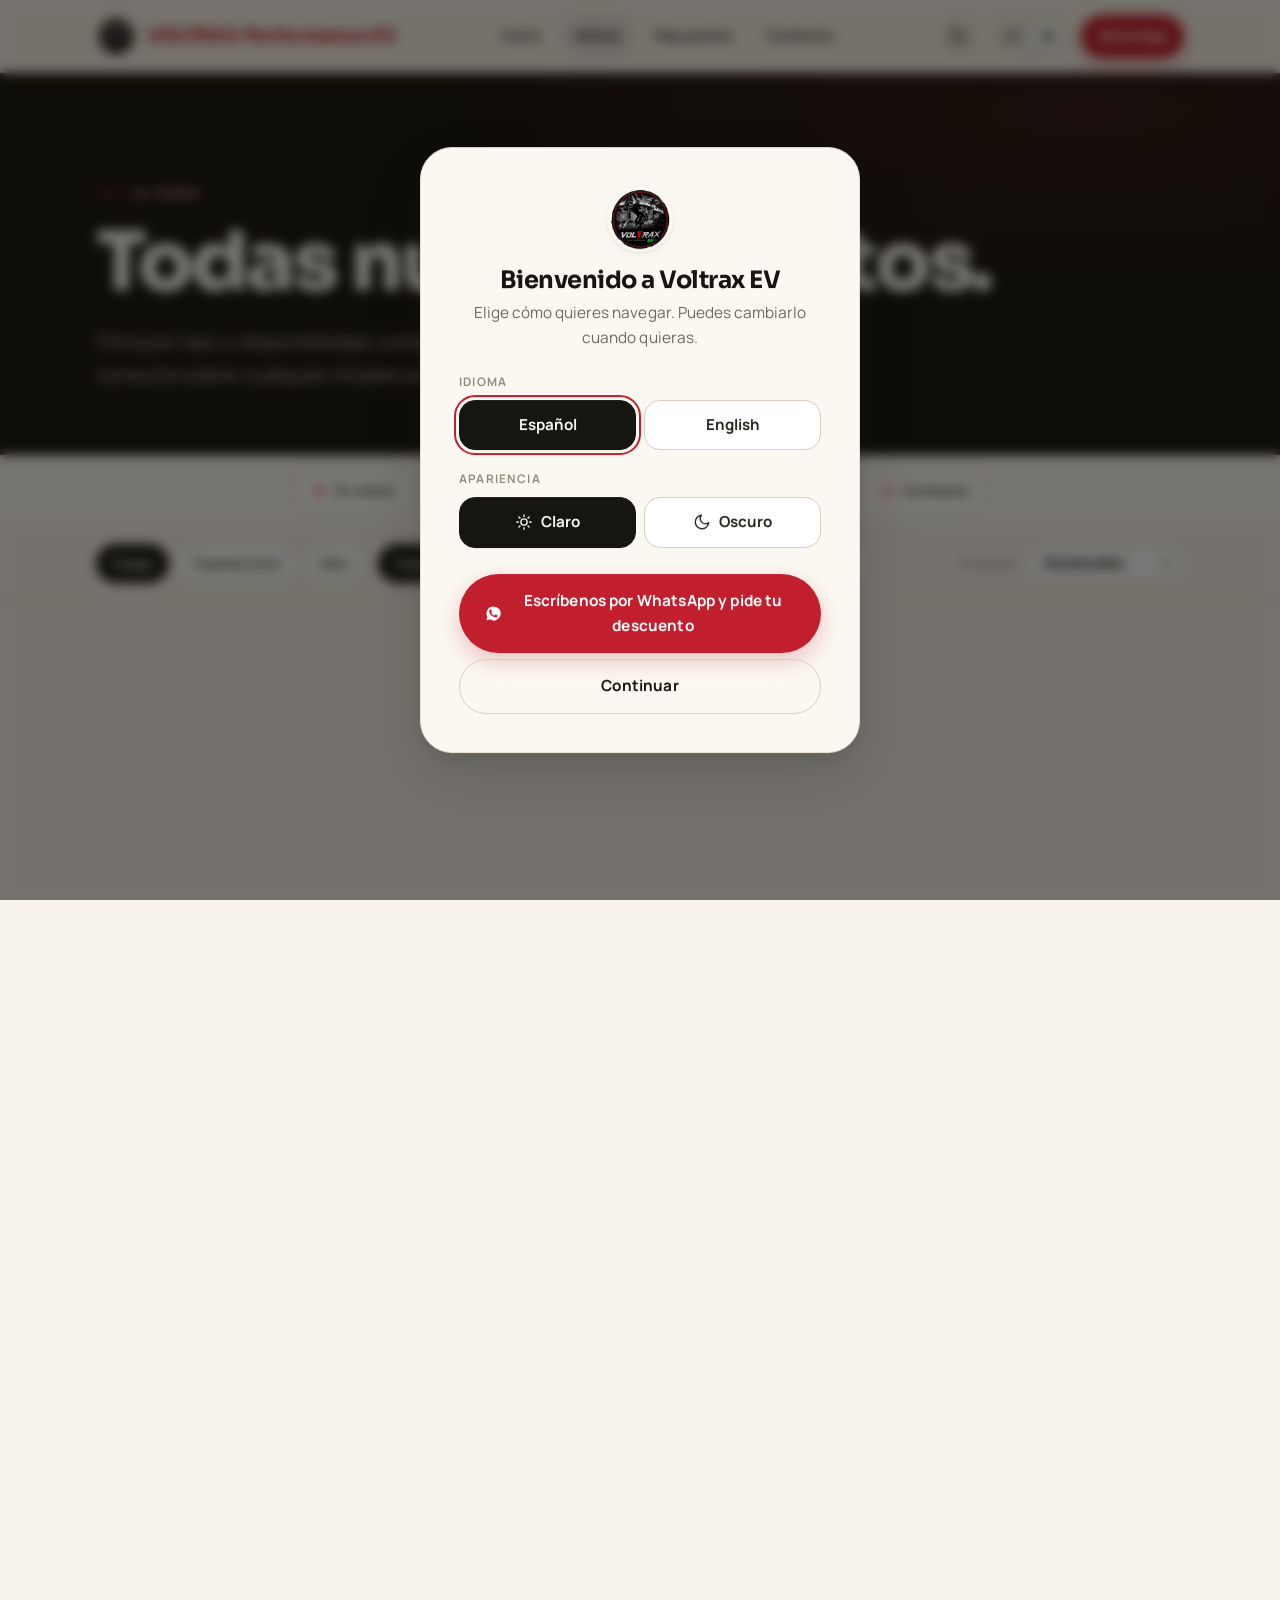
==== bikes.html @ 780dd415 "Add quick section nav and popup flight-to-header animation - Onboarding popup card now animates up i" ====
<!DOCTYPE html>
<html lang="es">
<head>
  <meta charset="UTF-8">
  <meta name="viewport" content="width=device-width, initial-scale=1">
  <script>(function(){var d=document.documentElement;d.className+=" js";try{var t=localStorage.getItem("voltrax-theme");if(t==="dark"||t==="light")d.setAttribute("data-theme",t);var l=localStorage.getItem("voltrax-lang");d.setAttribute("lang",(l==="en"||l==="es")?l:"es");}catch(e){d.setAttribute("lang","es");}})();</script>
  <title>Motos Eléctricas en Stock en Panamá | Sur-Ron, E-Ride Pro, EBox</title>
  <meta name="description" content="Compara las motos eléctricas de Voltrax EV: E-Ride Pro S 16, SS 2.0 y SS 3.0 en stock, más Sur-Ron Ultra Bee HP y EBox Dragster. Fichas verificadas y consultas por WhatsApp.">
  <meta name="keywords" content="Sur-Ron Ultra Bee HP, E-Ride Pro SS 3.0, E-Ride Pro SS, EBox Dragster, motos eléctricas Panamá, moto eléctrica enduro, electric dirt bike Panamá, ficha técnica Sur-Ron">
  <meta name="robots" content="index, follow, max-image-preview:large, max-snippet:-1, max-video-preview:-1">
  <meta name="geo.region" content="PA-8">
  <meta name="geo.placename" content="Costa del Este, Ciudad de Panamá">
  <link rel="canonical" href="https://phantom-deploy.github.io/voltrax.github.io/bikes.html">
  <meta name="theme-color" content="#16130E">
  <meta property="og:type" content="website">
  <meta property="og:site_name" content="Voltrax EV">
  <meta property="og:url" content="https://phantom-deploy.github.io/voltrax.github.io/bikes.html">
  <meta property="og:title" content="Motos Eléctricas en Stock | Voltrax EV Panamá">
  <meta property="og:description" content="E-Ride Pro S 16, SS 2.0 y SS 3.0 en stock en Costa del Este, Panamá. Fichas técnicas verificadas de cada modelo.">
  <meta property="og:image" content="https://phantom-deploy.github.io/voltrax.github.io/assets/img/brand/og-cover.jpg">
  <meta property="og:image:width" content="1200">
  <meta property="og:image:height" content="630">
  <meta property="og:image:type" content="image/jpeg">
  <meta property="og:image:alt" content="Voltrax EV">
  <meta property="og:locale" content="es_PA">
  <meta property="og:locale:alternate" content="en_US">
  <meta name="twitter:card" content="summary_large_image">
  <meta name="twitter:title" content="Motos Eléctricas en Stock | Voltrax EV Panamá">
  <meta name="twitter:description" content="E-Ride Pro S 16, SS 2.0 y SS 3.0 en stock en Panamá. Sur-Ron Ultra Bee HP y EBox Dragster por encargo.">
  <meta name="twitter:image" content="https://phantom-deploy.github.io/voltrax.github.io/assets/img/brand/og-cover.jpg">
  <link rel="alternate" hreflang="es" href="https://phantom-deploy.github.io/voltrax.github.io/bikes.html">
  <link rel="alternate" hreflang="en" href="https://phantom-deploy.github.io/voltrax.github.io/bikes.html?lang=en">
  <link rel="alternate" hreflang="x-default" href="https://phantom-deploy.github.io/voltrax.github.io/bikes.html">
  <link rel="icon" href="assets/img/brand/favicon-32.png" sizes="32x32">
  <link rel="apple-touch-icon" href="assets/img/brand/favicon-180.png">
  <link rel="manifest" href="site.webmanifest">
  <link rel="preconnect" href="https://fonts.googleapis.com">
  <link rel="preconnect" href="https://fonts.gstatic.com" crossorigin>
  <link href="https://fonts.googleapis.com/css2?family=Manrope:wght@400;500;600;700;800&family=Sora:wght@600;700;800&display=swap" rel="stylesheet">
  <link rel="stylesheet" href="assets/css/styles.css?v=9">
  <script type="application/ld+json">
  {
    "@context": "https://schema.org",
    "@graph": [
      {
        "@type": "BreadcrumbList",
        "itemListElement": [
          { "@type": "ListItem", "position": 1, "name": "Inicio", "item": "https://phantom-deploy.github.io/voltrax.github.io/" },
          { "@type": "ListItem", "position": 2, "name": "Motos" }
        ]
      },
      {
        "@type": "ItemList",
        "name": "Motos eléctricas en Voltrax EV",
        "itemListElement": [
          { "@type": "ListItem", "position": 1, "item": { "@type": "Product", "name": "Sur-Ron Ultra Bee HP", "brand": "Sur-Ron", "category": "Moto eléctrica", "description": "Moto eléctrica todoterreno con 21 kW pico y 511 Nm de par.", "image": "https://phantom-deploy.github.io/voltrax.github.io/assets/img/bikes/surron-ultrabee-black.webp", "url": "https://phantom-deploy.github.io/voltrax.github.io/bikes.html" } },
          { "@type": "ListItem", "position": 2, "item": { "@type": "Product", "name": "E-Ride Pro SS 3.0", "brand": "E Ride Pro", "category": "Moto eléctrica", "description": "72V 50Ah, 16 kW pico, autonomía de más de 160 km.", "image": "https://phantom-deploy.github.io/voltrax.github.io/assets/img/bikes/eride-pro-ss-3.webp", "url": "https://phantom-deploy.github.io/voltrax.github.io/bikes.html" } },
          { "@type": "ListItem", "position": 3, "item": { "@type": "Product", "name": "E-Ride Pro SS 2.0", "brand": "E Ride Pro", "category": "Moto eléctrica", "description": "72V 40Ah, 12 kW pico, hasta 60 mph.", "image": "https://phantom-deploy.github.io/voltrax.github.io/assets/img/bikes/eride-pro-ss.webp", "url": "https://phantom-deploy.github.io/voltrax.github.io/bikes.html" } },
          { "@type": "ListItem", "position": 4, "item": { "@type": "Product", "name": "E-Ride Pro S 16\"", "brand": "E Ride Pro", "category": "Moto eléctrica", "description": "72V 30Ah, 8 kW pico, ruedas de 16\".", "image": "https://phantom-deploy.github.io/voltrax.github.io/assets/img/bikes/eride-pro-s-16.webp", "url": "https://phantom-deploy.github.io/voltrax.github.io/bikes.html" } },
          { "@type": "ListItem", "position": 5, "item": { "@type": "Product", "name": "EBox Dragster", "brand": "EBox", "category": "Moto eléctrica", "description": "Mini-moto eléctrica de 72V para diversión y primeras salidas.", "image": "https://phantom-deploy.github.io/voltrax.github.io/assets/img/bikes/ebox-dragster.webp", "url": "https://phantom-deploy.github.io/voltrax.github.io/bikes.html" } }
        ]
      }
    ]
  }
  </script>
</head>
<body>
  <a class="skip-link" href="#main">Skip to content</a>

  <header class="site-header">
    <div class="container nav">
      <a class="brand" href="index.html" aria-label="Voltrax EV home">
        <img src="assets/img/brand/logo@192.webp" alt="" width="40" height="40">
        <span><b>VOLTRAX</b> <span data-i18n="brand.perf">Performance EV</span></span>
      </a>
      <nav class="nav-links" aria-label="Primary">
        <a href="index.html" data-nav="index.html" data-i18n="nav.home">Home</a>
        <a href="bikes.html" data-nav="bikes.html" data-i18n="nav.bikes">Bikes</a>
        <a href="parts.html" data-nav="parts.html" data-i18n="nav.parts">Parts</a>
        <a href="index.html#contact" data-i18n="nav.contact">Contact</a>
      </nav>
      <div class="nav-right">
        <button class="theme-toggle" type="button" data-theme-toggle data-i18n-attr="aria-label:theme.toggle" aria-label="Toggle light / dark mode">
          <svg class="ico-moon" viewBox="0 0 24 24" fill="none" aria-hidden="true"><path d="M21 12.8A9 9 0 1 1 11.2 3a7 7 0 0 0 9.8 9.8Z" stroke="currentColor" stroke-width="1.8" stroke-linejoin="round"/></svg>
          <svg class="ico-sun" viewBox="0 0 24 24" fill="none" aria-hidden="true"><circle cx="12" cy="12" r="4" stroke="currentColor" stroke-width="1.8"/><path d="M12 2v2M12 20v2M4 12H2M22 12h-2M5 5l1.4 1.4M17.6 17.6 19 19M19 5l-1.4 1.4M6.4 17.6 5 19" stroke="currentColor" stroke-width="1.8" stroke-linecap="round"/></svg>
        </button>
        <div class="lang-toggle" role="group" aria-label="Language">
          <button type="button" data-lang="en" data-i18n="lang.en">EN</button>
          <button type="button" data-lang="es" data-i18n="lang.es">ES</button>
        </div>
        <a class="btn btn--primary btn--sm" href="https://wa.me/50760139901" target="_blank" rel="noopener" data-i18n="cta.whatsapp">WhatsApp</a>
        <button class="nav-toggle" aria-label="Menu" aria-expanded="false" aria-controls="mobileNav"><span></span></button>
      </div>
    </div>
    <nav class="nav-mobile" id="mobileNav" aria-label="Mobile">
      <a href="index.html" data-i18n="nav.home">Home</a>
      <a href="bikes.html" data-i18n="nav.bikes">Bikes</a>
      <a href="parts.html" data-i18n="nav.parts">Parts</a>
      <a href="index.html#contact" data-i18n="nav.contact">Contact</a>
      <a class="btn btn--primary" href="https://wa.me/50760139901" target="_blank" rel="noopener" data-i18n="cta.whatsapp">WhatsApp</a>
    </nav>
  </header>

  <main id="main">
    <section class="page-hero">
      <div class="container">
        <p class="eyebrow" data-i18n="bikespage.eyebrow">The lineup</p>
        <h1 class="h-display" data-i18n="bikespage.title" style="margin:16px 0 0">Every bike we carry.</h1>
        <p class="lead" data-i18n="bikespage.sub" style="margin-top:18px"></p>
      </div>
    </section>

    <!-- quick section shortcuts -->
    <nav class="quicknav" data-i18n-attr="aria-label:quick.label" aria-label="Jump to a section">
      <div class="container quicknav__inner">
        <a class="qbtn" href="#lineup"><svg viewBox="0 0 24 24" fill="none" aria-hidden="true"><path d="M13 2 4.5 13.5H11l-1 8.5L20 10.5H13V2Z" stroke="currentColor" stroke-width="1.8" stroke-linejoin="round"/></svg><span data-i18n="quick.inStock"></span></a>
        <a class="qbtn" href="#showroom"><svg viewBox="0 0 24 24" fill="none" aria-hidden="true"><rect x="3" y="5" width="18" height="14" rx="2.5" stroke="currentColor" stroke-width="1.8"/><circle cx="8.5" cy="10" r="1.4" fill="currentColor"/><path d="m4.5 17.5 4.5-3.5 3.5 2.6 3-2.2 4 3.1" stroke="currentColor" stroke-width="1.8" stroke-linejoin="round"/></svg><span data-i18n="quick.showroom"></span></a>
        <a class="qbtn" href="#import"><svg viewBox="0 0 24 24" fill="none" aria-hidden="true"><circle cx="12" cy="12" r="9" stroke="currentColor" stroke-width="1.8"/><path d="M3.2 12h17.6M12 3a14 14 0 0 1 0 18 14 14 0 0 1 0-18Z" stroke="currentColor" stroke-width="1.8"/></svg><span data-i18n="quick.import"></span></a>
        <a class="qbtn" href="parts.html"><svg viewBox="0 0 24 24" fill="none" aria-hidden="true"><circle cx="12" cy="12" r="3.2" stroke="currentColor" stroke-width="1.8"/><path d="M12 2.5v3M12 18.5v3M2.5 12h3M18.5 12h3M5.2 5.2l2.1 2.1M16.7 16.7l2.1 2.1M18.8 5.2l-2.1 2.1M7.3 16.7l-2.1 2.1" stroke="currentColor" stroke-width="1.8" stroke-linecap="round"/></svg><span data-i18n="quick.parts"></span></a>
        <a class="qbtn" href="index.html#contact"><svg viewBox="0 0 24 24" fill="none" aria-hidden="true"><path d="M21 11.8a8 8 0 0 1-11.7 7.1L3.2 20.6l1.7-6A8 8 0 1 1 21 11.8Z" stroke="currentColor" stroke-width="1.8" stroke-linejoin="round"/></svg><span data-i18n="quick.contact"></span></a>
      </div>
    </nav>

    <!-- filters -->
    <div class="filters" id="filters">
      <div class="container filters__inner">
        <div class="chip-group" id="typeChips" role="group" aria-label="Filter by type"></div>
        <div class="chip-group" id="availChips" role="group" aria-label="Filter by availability">
          <button class="chip" data-avail="all" aria-pressed="true" data-i18n="filters.availAll">In stock &amp; import</button>
          <button class="chip" data-avail="in-stock" aria-pressed="false" data-i18n="filters.inStock">In stock</button>
          <button class="chip" data-avail="import" aria-pressed="false" data-i18n="filters.import">Import</button>
          <button class="chip" data-avail="out-of-stock" aria-pressed="false" data-i18n="filters.outOfStock">Out of stock</button>
        </div>
        <div class="filters__spacer"></div>
        <span class="result-count" id="resultCount"></span>
        <div class="select-wrap">
          <label class="sr-only" for="sortSelect" data-i18n="filters.sortLabel">Sort</label>
          <select id="sortSelect">
            <option value="featured" data-i18n="sort.featured">Featured</option>
            <option value="top" data-i18n="sort.speed">Top speed</option>
            <option value="range" data-i18n="sort.range">Range</option>
            <option value="power" data-i18n="sort.power">Power</option>
          </select>
        </div>
      </div>
    </div>

    <section class="section section--tight" id="lineup" aria-labelledby="lineupHeading">
      <div class="container">
        <h2 id="lineupHeading" class="sr-only" data-i18n="feat.title">Our lineup</h2>
        <div class="grid grid--bikes" id="bikeGrid"></div>
      </div>
    </section>

    <!-- showroom shots of the E Ride Pro line-up -->
    <section class="section section--tight showroom-band" id="showroom" aria-labelledby="showroomBikesHeading">
      <div class="container">
        <div class="section-head reveal">
          <p class="eyebrow" data-i18n="showroom.eyebrow">Our showroom</p>
          <h2 class="h2" id="showroomBikesHeading" data-i18n="showroom.bikesTitle" style="margin-top:14px">The bikes on our floor</h2>
          <p class="lead" data-i18n="showroom.bikesSub"></p>
        </div>
        <div class="shots" data-showroom="eride"></div>
      </div>
    </section>

    <!-- import catalog -->
    <section class="section section--tight" id="import" style="background:var(--cream-2);border-top:1px solid var(--line)">
      <div class="container">
        <div class="import reveal">
          <div style="max-width:64ch">
            <p class="eyebrow" data-i18n="import.eyebrow">Import program</p>
            <h2 class="h1" data-i18n="import.emptyTitle" style="margin-top:14px">Import catalog</h2>
            <p class="lead" data-i18n="import.emptyBody" style="margin-top:16px"></p>
          </div>
          <div class="steps">
            <div class="step"><div class="num">1</div><h3 data-i18n="import.s1t">Tell us the model</h3><p data-i18n="import.s1d"></p></div>
            <div class="step"><div class="num">2</div><h3 data-i18n="import.s2t">We confirm and quote</h3><p data-i18n="import.s2d"></p></div>
            <div class="step"><div class="num">3</div><h3 data-i18n="import.s3t">Pickup at Voltrax</h3><p data-i18n="import.s3d"></p></div>
          </div>
          <p class="import-note">
            <svg viewBox="0 0 24 24" fill="none"><circle cx="12" cy="12" r="9" stroke="currentColor" stroke-width="1.8"/><path d="M12 8h.01M11 12h1v4h1" stroke="currentColor" stroke-width="1.8" stroke-linecap="round" stroke-linejoin="round"/></svg>
            <span data-i18n="import.note"></span>
          </p>
          <div class="btn-row" style="margin-top:28px;position:relative;z-index:2">
            <a class="btn btn--primary" data-import-cta href="https://wa.me/50760139901" target="_blank" rel="noopener" data-i18n="import.cta">Request an import</a>
          </div>
        </div>
      </div>
    </section>
  </main>

  <footer class="site-footer">
    <div class="container">
      <div class="footer-top">
        <div class="footer-brand">
          <a class="brand" href="index.html"><img src="assets/img/brand/logo@192.webp" alt="" width="40" height="40"><span><b>VOLTRAX</b> EV</span></a>
          <p data-i18n="footer.tagline">Premium electric motorcycles, sold and supported in Panama.</p>
          <div class="socials">
            <a href="https://www.instagram.com/voltrax.ev" target="_blank" rel="noopener" aria-label="Instagram"><svg viewBox="0 0 24 24" fill="none"><rect x="3" y="3" width="18" height="18" rx="5" stroke="currentColor" stroke-width="1.8"/><circle cx="12" cy="12" r="4" stroke="currentColor" stroke-width="1.8"/><circle cx="17.4" cy="6.6" r="1.1" fill="currentColor"/></svg></a>
            <a href="https://www.tiktok.com/@voltrax.ev" target="_blank" rel="noopener" aria-label="TikTok"><svg viewBox="0 0 24 24" fill="currentColor"><path d="M16.5 3c.3 2.1 1.5 3.6 3.5 3.9v2.5c-1.3.1-2.5-.3-3.6-1v6.1a5.5 5.5 0 1 1-5.5-5.5c.3 0 .6 0 .9.1v2.6a2.9 2.9 0 1 0 2 2.8V3h2.7Z"/></svg></a>
            <a href="https://wa.me/50760139901" target="_blank" rel="noopener" aria-label="WhatsApp"><svg viewBox="0 0 24 24" fill="currentColor"><path d="M12 2a10 10 0 0 0-8.6 15l-1.3 4.7 4.8-1.3A10 10 0 1 0 12 2Zm5.6 14.2c-.24.67-1.4 1.3-1.93 1.34-.5.05-1.13.07-1.83-.11a10.6 10.6 0 0 1-1.66-.62c-2.92-1.26-4.83-4.2-4.98-4.4-.15-.2-1.2-1.6-1.2-3.05 0-1.45.76-2.16 1.03-2.46.27-.3.58-.37.78-.37l.56.01c.18 0 .42-.07.66.5.24.58.82 2 .9 2.15.07.15.12.32.02.52-.1.2-.15.32-.3.5-.15.17-.3.38-.44.5-.15.15-.3.31-.13.6.17.3.76 1.25 1.63 2.02 1.12 1 2.06 1.31 2.35 1.46.3.15.47.12.64-.07.17-.2.74-.86.94-1.16.2-.3.4-.25.66-.15.27.1 1.7.8 1.99.95.29.15.48.22.55.34.07.12.07.7-.17 1.37Z"/></svg></a>
          </div>
        </div>
        <div class="footer-col">
          <h4 data-i18n="footer.explore">Explore</h4>
          <a href="index.html" data-i18n="nav.home">Home</a>
          <a href="bikes.html" data-i18n="nav.bikes">Bikes</a>
          <a href="parts.html" data-i18n="nav.parts">Parts</a>
          <a href="index.html#contact" data-i18n="nav.contact">Contact</a>
        </div>
        <div class="footer-col">
          <h4 data-i18n="footer.visit">Visit</h4>
          <p>Rada Plaza</p><p>Costa del Este</p><p>Panamá</p>
          <a href="https://www.google.com/maps/search/?api=1&query=Rada+Plaza+Costa+del+Este+Panama" target="_blank" rel="noopener" data-i18n="cta.getDirections">Get directions</a>
        </div>
        <div class="footer-col">
          <h4 data-i18n="footer.connect">Connect</h4>
          <a href="tel:+50760139901">+507 6013-9901</a>
          <a href="mailto:andres@voltrax-ev.com">andres@voltrax-ev.com</a>
          <a href="https://www.instagram.com/voltrax.ev" target="_blank" rel="noopener">Instagram</a>
          <a href="https://www.tiktok.com/@voltrax.ev" target="_blank" rel="noopener">TikTok</a>
        </div>
      </div>
      <div class="footer-bottom">
        <p>© <span id="year">2026</span> Voltrax EV. <span data-i18n="footer.rights">All rights reserved.</span></p>
        <p style="max-width:60ch;color:var(--on-char-mut)" data-i18n="footer.specsNote"></p>
      </div>
    </div>
  </footer>

  <!-- first-visit onboarding -->
  <div class="onboard" id="onboard" role="dialog" aria-modal="true" aria-labelledby="onboardTitle">
    <div class="onboard__scrim"></div>
    <div class="onboard__card">
      <img class="onboard__logo" src="assets/img/brand/logo@192.webp" alt="Voltrax EV" width="66" height="66">
      <h2 id="onboardTitle" data-i18n="onboard.title">Bienvenido a Voltrax EV</h2>
      <p data-i18n="onboard.sub">Elige cómo quieres navegar.</p>
      <div class="onboard__group">
        <div class="onboard__label" data-i18n="onboard.langLabel">Idioma</div>
        <div class="seg">
          <button type="button" data-onboard-lang="es" aria-pressed="true"><span data-i18n="onboard.langEs">Español</span></button>
          <button type="button" data-onboard-lang="en" aria-pressed="false"><span data-i18n="onboard.langEn">English</span></button>
        </div>
      </div>
      <div class="onboard__group">
        <div class="onboard__label" data-i18n="onboard.themeLabel">Apariencia</div>
        <div class="seg">
          <button type="button" data-theme-opt="light" aria-pressed="true">
            <svg viewBox="0 0 24 24" fill="none" aria-hidden="true"><circle cx="12" cy="12" r="4.2" stroke="currentColor" stroke-width="1.8"/><path d="M12 2.5v2M12 19.5v2M4.5 12h-2M21.5 12h-2M5.2 5.2l1.4 1.4M17.4 17.4l1.4 1.4M18.8 5.2l-1.4 1.4M6.6 17.4l-1.4 1.4" stroke="currentColor" stroke-width="1.8" stroke-linecap="round"/></svg>
            <span data-i18n="onboard.light">Claro</span>
          </button>
          <button type="button" data-theme-opt="dark" aria-pressed="false">
            <svg viewBox="0 0 24 24" fill="none" aria-hidden="true"><path d="M21 12.8A9 9 0 1 1 11.2 3a7 7 0 0 0 9.8 9.8Z" stroke="currentColor" stroke-width="1.8" stroke-linejoin="round"/></svg>
            <span data-i18n="onboard.dark">Oscuro</span>
          </button>
        </div>
      </div>
      <a class="btn btn--primary onboard__promo" data-onboard-wa
         href="https://wa.me/50760139901" target="_blank" rel="noopener">
        <svg viewBox="0 0 24 24" fill="currentColor" aria-hidden="true"><path d="M12 2a10 10 0 0 0-8.6 15l-1.3 4.7 4.8-1.3A10 10 0 1 0 12 2Zm5.6 14.2c-.24.67-1.4 1.3-1.93 1.34-.5.05-1.13.07-1.83-.11a10.6 10.6 0 0 1-1.66-.62c-2.92-1.26-4.83-4.2-4.98-4.4-.15-.2-1.2-1.6-1.2-3.05 0-1.45.76-2.16 1.03-2.46.27-.3.58-.37.78-.37l.56.01c.18 0 .42-.07.66.5.24.58.82 2 .9 2.15.07.15.12.32.02.52-.1.2-.15.32-.3.5-.15.17-.3.38-.44.5-.15.15-.3.31-.13.6.17.3.76 1.25 1.63 2.02 1.12 1 2.06 1.31 2.35 1.46.3.15.47.12.64-.07.17-.2.74-.86.94-1.16.2-.3.4-.25.66-.15.27.1 1.7.8 1.99.95.29.15.48.22.55.34.07.12.07.7-.17 1.37Z"/></svg>
        <span data-i18n="onboard.discount">Escríbenos por WhatsApp y pide tu descuento</span>
      </a>
      <button class="btn btn--ghost" type="button" data-onboard-done data-i18n="onboard.continue">Continuar</button>
    </div>
  </div>

  <script src="assets/js/data.js?v=9"></script>
  <script src="assets/js/i18n.js?v=9"></script>
  <script src="assets/js/app.js?v=9"></script>
</body>
</html>
---- assets/css/styles.css ----
/* ==========================================================================
   Voltrax EV — Design System
   Premium, warm-neutral, motorcycle-first. Inspired by Apple / Porsche / Arc.
   ========================================================================== */

:root {
  /* Warm neutral palette */
  --cream:        #F6F2EA;
  --cream-2:      #FBF8F2;
  --paper:        #FFFFFF;
  --ink:          #17150F;
  --ink-soft:     #2A271F;
  --muted:        #6E685C;
  --muted-2:      #948D7E;
  --line:         #E7E0D3;
  --line-strong:  #D8CFBE;

  /* Deep "stage" tones for hero + bike showcases */
  --char:         #16130E;
  --char-2:       #1E1A13;
  --char-line:    #322C22;
  --on-char:      #F3EFE6;
  --on-char-mut:  #B7AF9E;

  /* Brand accents (restrained, drawn from the Voltrax badge) */
  --red:          #C21F2E;
  --red-deep:     #A5182A;
  --forest:       #3A5A40;   /* in-stock / natural green, not neon */
  --forest-soft:  #E9EFE7;
  --sand:         #C9BCA3;

  /* Product "stage" gradient (bike cards, parts, feature + modal media) */
  --stage-a:      #FFFFFF;
  --stage-b:      #EFE8DB;
  --header-bg:    rgba(246,242,234,.82);
  --header-bg-scrolled: rgba(246,242,234,.92);
  --overlay:      rgba(23,21,15,.05);

  /* Elevation */
  --shadow-sm: 0 1px 2px rgba(23,21,15,.05), 0 2px 6px rgba(23,21,15,.05);
  --shadow-md: 0 6px 20px rgba(23,21,15,.08), 0 2px 6px rgba(23,21,15,.05);
  --shadow-lg: 0 24px 60px rgba(23,21,15,.14), 0 8px 20px rgba(23,21,15,.08);
  --shadow-bike: 34px 40px 44px rgba(20,16,10,.28);

  /* Geometry */
  --r-sm: 10px;
  --r-md: 16px;
  --r-lg: 24px;
  --r-xl: 32px;
  --r-pill: 999px;

  /* Type */
  --font-display: "Sora", ui-sans-serif, system-ui, -apple-system, "Segoe UI", sans-serif;
  --font-body: "Manrope", ui-sans-serif, system-ui, -apple-system, "Segoe UI", Roboto, sans-serif;

  /* Layout */
  --container: 1200px;
  --gutter: clamp(20px, 5vw, 56px);
  --nav-h: 72px;

  --ease: cubic-bezier(.22, .61, .36, 1);
}

/* ---------------------------------------------------------- dark theme --- */
:root[data-theme="dark"] {
  --cream:        #14120D;
  --cream-2:      #1A1712;
  --paper:        #1E1B15;
  --ink:          #F3EFE6;
  --ink-soft:     #E4DDCE;
  --muted:        #A79E8D;
  --muted-2:      #857D6E;
  --line:         #322C22;
  --line-strong:  #423B2E;

  --forest:       #7FB088;
  --forest-soft:  rgba(127,176,136,.14);

  --stage-a:      #241F17;
  --stage-b:      #14110C;
  --header-bg:    rgba(20,18,13,.78);
  --header-bg-scrolled: rgba(20,18,13,.92);
  --overlay:      rgba(255,255,255,.06);

  --shadow-sm: 0 1px 2px rgba(0,0,0,.4);
  --shadow-md: 0 6px 20px rgba(0,0,0,.45);
  --shadow-lg: 0 24px 60px rgba(0,0,0,.55);
}
:root[data-theme="dark"] .badge--import { background: rgba(199,154,58,.16); color: #E7C889; }
:root[data-theme="dark"] .btn--ghost:hover { background: rgba(255,255,255,.05); }
/* smooth theme transition */
body, .site-header, .bike-card, .part-card, .adv-card, .card-form, .field input,
.field select, .field textarea, .chip, .filters, .marquee { transition: background-color .35s var(--ease), border-color .35s var(--ease), color .35s var(--ease); }
@media (prefers-reduced-motion: reduce) {
  body, .site-header, .bike-card, .part-card, .adv-card, .card-form { transition: none; }
}

/* ------------------------------------------------------------------ reset */
*, *::before, *::after { box-sizing: border-box; }
* { margin: 0; }
html { -webkit-text-size-adjust: 100%; scroll-behavior: smooth; }
@media (prefers-reduced-motion: reduce) {
  html { scroll-behavior: auto; }
  *, *::before, *::after { animation-duration: .001ms !important; animation-iteration-count: 1 !important; transition-duration: .001ms !important; }
}

body {
  font-family: var(--font-body);
  color: var(--ink);
  background: var(--cream);
  line-height: 1.6;
  font-size: 17px;
  letter-spacing: .002em;
  -webkit-font-smoothing: antialiased;
  text-rendering: optimizeLegibility;
  overflow-x: hidden;
}

img { max-width: 100%; display: block; height: auto; }
a { color: inherit; text-decoration: none; }
button { font: inherit; color: inherit; cursor: pointer; background: none; border: none; }
ul { list-style: none; padding: 0; }
:focus-visible { outline: 2.5px solid var(--red); outline-offset: 3px; border-radius: 4px; }

/* ---------------------------------------------------------------- headings */
h1, h2, h3, h4 { font-family: var(--font-display); font-weight: 700; line-height: 1.06; letter-spacing: -.02em; color: var(--ink); }
.h-display { font-size: clamp(2.6rem, 6.4vw, 5.4rem); font-weight: 800; letter-spacing: -.035em; }
.h1 { font-size: clamp(2.1rem, 4.6vw, 3.5rem); }
.h2 { font-size: clamp(1.7rem, 3.4vw, 2.7rem); }
.h3 { font-size: clamp(1.25rem, 2vw, 1.6rem); }
.eyebrow {
  font-family: var(--font-body);
  font-weight: 700; font-size: .78rem; letter-spacing: .18em; text-transform: uppercase;
  color: var(--red); display: inline-flex; align-items: center; gap: .55rem;
}
.eyebrow::before { content: ""; width: 26px; height: 2px; background: var(--red); border-radius: 2px; }
.lead { font-size: clamp(1.05rem, 1.6vw, 1.28rem); color: var(--muted); max-width: 60ch; }
.muted { color: var(--muted); }

/* ----------------------------------------------------------------- layout */
.container { width: 100%; max-width: var(--container); margin-inline: auto; padding-inline: var(--gutter); }
.section { padding-block: clamp(64px, 9vw, 128px); }
.section--tight { padding-block: clamp(48px, 6vw, 84px); }
.section-head { max-width: 62ch; margin-bottom: clamp(32px, 4vw, 56px); }
.section-head .lead { margin-top: 18px; }
.center { text-align: center; margin-inline: auto; }
.center .lead { margin-inline: auto; }
.stack > * + * { margin-top: 1rem; }

/* ---------------------------------------------------------------- buttons */
.btn {
  display: inline-flex; align-items: center; justify-content: center; gap: .6em;
  padding: .92em 1.6em; border-radius: var(--r-pill);
  font-family: var(--font-body); font-weight: 700; font-size: .96rem; letter-spacing: .01em;
  transition: transform .35s var(--ease), background-color .3s var(--ease), box-shadow .35s var(--ease), color .3s var(--ease), border-color .3s var(--ease);
  will-change: transform; border: 1.5px solid transparent; text-align: center;
}
.btn svg { width: 1.1em; height: 1.1em; flex: none; }
.btn--primary { background: var(--red); color: #fff; box-shadow: 0 8px 22px rgba(194,31,46,.24); }
.btn--primary:hover { background: var(--red-deep); transform: translateY(-2px); box-shadow: 0 14px 30px rgba(194,31,46,.30); }
.btn--dark { background: var(--ink); color: var(--cream-2); }
.btn--dark:hover { background: #000; transform: translateY(-2px); box-shadow: var(--shadow-md); }
.btn--ghost { background: transparent; color: var(--ink); border-color: var(--line-strong); }
.btn--ghost:hover { border-color: var(--ink); transform: translateY(-2px); background: rgba(23,21,15,.03); }
/* always a light pill on a dark band, so its text is pinned dark in both themes */
.btn--light { background: #F3EFE6; color: #17150F; }
.btn--light:hover { transform: translateY(-2px); box-shadow: var(--shadow-md); background: #fff; color: #17150F; }
.btn--on-dark { background: transparent; color: var(--on-char); border-color: rgba(255,255,255,.28); }
.btn--on-dark:hover { border-color: var(--on-char); background: rgba(255,255,255,.06); transform: translateY(-2px); }
.btn--sm { padding: .68em 1.15em; font-size: .86rem; }
.btn--block { width: 100%; }
.btn-row { display: flex; flex-wrap: wrap; gap: 14px; }

.link-arrow { display: inline-flex; align-items: center; gap: .5em; font-weight: 700; color: var(--ink); transition: gap .3s var(--ease), color .3s; }
.link-arrow svg { width: 1em; height: 1em; transition: transform .3s var(--ease); }
.link-arrow:hover { color: var(--red); }
.link-arrow:hover svg { transform: translateX(4px); }

/* ------------------------------------------------------------------- chips */
.badge {
  display: inline-flex; align-items: center; gap: .45em;
  font-size: .72rem; font-weight: 700; letter-spacing: .06em; text-transform: uppercase;
  padding: .4em .75em; border-radius: var(--r-pill); line-height: 1;
}
.badge--stock { background: var(--forest-soft); color: var(--forest); }
.badge--stock .dot { width: 6px; height: 6px; border-radius: 50%; background: var(--forest); box-shadow: 0 0 0 3px rgba(58,90,64,.16); }
.badge--import { background: #F3ECDD; color: #8A6D2E; }
.badge--import .dot { width: 6px; height: 6px; border-radius: 50%; background: #B8891F; }
.badge--out { background: rgba(23,21,15,.07); color: var(--muted); }
.badge--out .dot { width: 6px; height: 6px; border-radius: 50%; background: var(--muted-2); }
.badge--soft { background: rgba(23,21,15,.05); color: var(--muted); }

/* ==================================================================== HEADER */
.site-header {
  position: sticky; top: 0; z-index: 100;
  background: var(--header-bg);
  backdrop-filter: saturate(180%) blur(14px);
  -webkit-backdrop-filter: saturate(180%) blur(14px);
  border-bottom: 1px solid transparent;
  transition: border-color .3s, background-color .3s, box-shadow .3s;
}
.site-header.is-scrolled { border-bottom-color: var(--line); box-shadow: 0 1px 0 rgba(0,0,0,.02); background: var(--header-bg-scrolled); }
.nav { height: var(--nav-h); display: flex; align-items: center; justify-content: space-between; gap: 20px; }
.brand { display: inline-flex; align-items: center; gap: .7rem; font-family: var(--font-display); font-weight: 800; letter-spacing: -.01em; font-size: 1.18rem; }
.brand img { width: 40px; height: 40px; border-radius: 50%; box-shadow: var(--shadow-sm); }
.brand b { font-weight: 800; }
.brand span { color: var(--red); }
.nav-links { display: flex; align-items: center; gap: 4px; }
.nav-links a {
  padding: .55rem .95rem; border-radius: var(--r-pill); font-weight: 600; font-size: .96rem; color: var(--ink-soft);
  transition: background-color .25s, color .25s;
}
.nav-links a:hover { background: rgba(23,21,15,.05); }
.nav-links a.is-active { color: var(--ink); background: rgba(23,21,15,.06); }
.nav-right { display: flex; align-items: center; gap: 12px; }

.lang-toggle { display: inline-flex; background: var(--overlay); border-radius: var(--r-pill); padding: 3px; border: 1px solid var(--line); }
.lang-toggle button { padding: .3rem .62rem; border-radius: var(--r-pill); font-weight: 700; font-size: .8rem; color: var(--muted); transition: color .25s, background-color .25s; }
.lang-toggle button[aria-pressed="true"] { background: var(--paper); color: var(--ink); box-shadow: var(--shadow-sm); }

.nav-mobile { display: none; }
.nav-toggle { display: none; width: 44px; height: 44px; border-radius: var(--r-sm); align-items: center; justify-content: center; }
.nav-toggle span { position: relative; width: 20px; height: 2px; background: var(--ink); border-radius: 2px; transition: transform .3s var(--ease), opacity .2s; }
.nav-toggle span::before, .nav-toggle span::after { content: ""; position: absolute; left: 0; width: 20px; height: 2px; background: var(--ink); border-radius: 2px; transition: transform .3s var(--ease); }
.nav-toggle span::before { top: -6px; }
.nav-toggle span::after { top: 6px; }
body.nav-open .nav-toggle span { background: transparent; }
body.nav-open .nav-toggle span::before { transform: translateY(6px) rotate(45deg); }
body.nav-open .nav-toggle span::after { transform: translateY(-6px) rotate(-45deg); }

/* ==================================================================== HERO */
.hero { position: relative; background: var(--char); color: var(--on-char); overflow: hidden; }
.hero::after { content: ""; position: absolute; inset: 0; background:
   radial-gradient(120% 90% at 78% 22%, rgba(194,31,46,.14), transparent 55%),
   radial-gradient(80% 70% at 12% 92%, rgba(58,90,64,.14), transparent 60%); pointer-events: none; }
.hero-inner { position: relative; z-index: 2; display: grid; grid-template-columns: 1.05fr .95fr; gap: 40px; align-items: center; min-height: calc(100svh - var(--nav-h)); padding-block: clamp(48px, 7vw, 96px); }
.hero .eyebrow { color: #F1B3B8; }
.hero .eyebrow::before { background: var(--red); }
.hero h1 { color: #fff; }
.hero .lead { color: var(--on-char-mut); }
.hero-stage { position: relative; display: grid; place-items: center; }
.hero-stage::before { content: ""; position: absolute; width: 100%; aspect-ratio: 1; border-radius: 50%;
  background: radial-gradient(circle at 50% 45%, rgba(233,224,208,.22), rgba(233,224,208,.09) 40%, transparent 66%); }
.hero-stage .disc { position: absolute; width: 78%; aspect-ratio: 1; border-radius: 50%; border: 1px solid var(--char-line); }
.hero-stage .disc.d2 { width: 96%; opacity: .6; }
.hero-bike { position: relative; z-index: 2; width: 100%; filter: drop-shadow(28px 30px 30px rgba(0,0,0,.55)); }
.hero-stats { display: flex; gap: clamp(20px, 4vw, 48px); margin-top: 34px; flex-wrap: wrap; }
.hero-stat .n { font-family: var(--font-display); font-weight: 800; font-size: clamp(1.5rem, 3vw, 2.1rem); color: #fff; letter-spacing: -.03em; }
.hero-stat .l { font-size: .82rem; color: var(--on-char-mut); letter-spacing: .04em; }
.hero-scroll { position: absolute; bottom: 22px; left: 50%; transform: translateX(-50%); z-index: 3; color: var(--on-char-mut); font-size: .72rem; letter-spacing: .18em; text-transform: uppercase; display: flex; flex-direction: column; align-items: center; gap: 8px; }
.hero-scroll .mouse { width: 22px; height: 34px; border: 1.5px solid var(--on-char-mut); border-radius: 12px; position: relative; }
.hero-scroll .mouse::after { content: ""; position: absolute; top: 6px; left: 50%; transform: translateX(-50%); width: 3px; height: 6px; border-radius: 2px; background: var(--on-char-mut); animation: mouse 1.8s var(--ease) infinite; }
@keyframes mouse { 0% { opacity: 0; transform: translate(-50%, 0); } 40% { opacity: 1; } 80% { opacity: 0; transform: translate(-50%, 9px); } 100% { opacity: 0; } }

/* ============================================================ marquee/brands */
.marquee { border-block: 1px solid var(--line); background: var(--cream-2); overflow: hidden; }
.marquee__track { display: flex; gap: 56px; align-items: center; padding: 22px 0; width: max-content; animation: marquee 32s linear infinite; }
.marquee:hover .marquee__track { animation-play-state: paused; }
.marquee__track span { font-family: var(--font-display); font-weight: 700; font-size: clamp(1.05rem, 2vw, 1.5rem); color: var(--muted-2); letter-spacing: -.01em; white-space: nowrap; display: inline-flex; align-items: center; gap: 56px; }
.marquee__track span::after { content: "·"; color: var(--line-strong); }
@keyframes marquee { to { transform: translateX(-50%); } }

/* ================================================================ bike cards */
.grid { display: grid; gap: clamp(20px, 2.5vw, 30px); }
.grid--bikes { grid-template-columns: repeat(auto-fill, minmax(320px, 1fr)); }
.grid--3 { grid-template-columns: repeat(3, 1fr); }
.grid--4 { grid-template-columns: repeat(4, 1fr); }

.bike-card {
  position: relative; display: flex; flex-direction: column;
  background: var(--paper); border: 1px solid var(--line); border-radius: var(--r-lg); overflow: hidden;
  transition: transform .45s var(--ease), box-shadow .45s var(--ease), border-color .3s;
}
.bike-card:hover { transform: translateY(-6px); box-shadow: var(--shadow-lg); border-color: var(--line-strong); }
.bike-card__stage {
  position: relative; aspect-ratio: 16 / 11; display: grid; place-items: center; padding: 26px 22px 8px;
  background: radial-gradient(78% 62% at 50% 42%, var(--stage-a) 0%, var(--stage-b) 100%);
  overflow: hidden;
}
.bike-card__stage::after { content: ""; position: absolute; left: 12%; right: 12%; bottom: 15%; height: 22px; border-radius: 50%; background: radial-gradient(closest-side, rgba(20,16,10,.22), transparent); }
.bike-card__img { position: relative; z-index: 2; width: 100%; height: 100%; object-fit: contain; filter: drop-shadow(10px 14px 14px rgba(20,16,10,.22)); transition: transform .55s var(--ease); }
.bike-card:hover .bike-card__img { transform: scale(1.045) rotate(-.4deg); }
.bike-card__badges { position: absolute; z-index: 3; top: 14px; left: 14px; display: flex; gap: 8px; }
.bike-card__brand { position: absolute; z-index: 3; top: 16px; right: 16px; font-size: .72rem; font-weight: 700; letter-spacing: .1em; text-transform: uppercase; color: var(--muted-2); }
.bike-card__body { padding: 20px 22px 22px; display: flex; flex-direction: column; flex: 1; }
.bike-card__title { display: flex; align-items: baseline; justify-content: space-between; gap: 12px; }
.bike-card h3 { font-size: 1.28rem; }
.bike-card__tag { font-size: .82rem; color: var(--muted); font-weight: 600; }
.bike-card__spec { display: grid; grid-template-columns: 1fr 1fr; gap: 10px 14px; margin: 18px 0 22px; padding-top: 18px; border-top: 1px solid var(--line); }
.spec-item .k { font-size: .72rem; letter-spacing: .04em; text-transform: uppercase; color: var(--muted-2); }
.spec-item .v { font-family: var(--font-display); font-weight: 700; font-size: 1.02rem; color: var(--ink); letter-spacing: -.01em; margin-top: 2px; }
.spec-item .v small { font-weight: 600; font-size: .74rem; color: var(--muted); font-family: var(--font-body); }
.bike-card__foot { margin-top: auto; display: flex; gap: 10px; }
.bike-card__foot .btn { flex: 1; }

/* dark variant used in featured band */
.stage-dark { background: var(--char); color: var(--on-char); }
.stage-dark .section-head .lead { color: var(--on-char-mut); }
.stage-dark .eyebrow { color: #F1B3B8; }
.stage-dark .bike-card { background: var(--char-2); border-color: var(--char-line); }
.stage-dark .bike-card__stage { background: radial-gradient(78% 62% at 50% 42%, #262119 0%, #1b1710 70%); }
.stage-dark .bike-card h3, .stage-dark .spec-item .v { color: var(--on-char); }
.stage-dark .bike-card__spec { border-top-color: var(--char-line); }
.stage-dark .spec-item .k, .stage-dark .bike-card__tag { color: var(--on-char-mut); }

/* =============================================================== feature rows */
.feature-row { display: grid; grid-template-columns: 1fr 1fr; gap: clamp(28px, 5vw, 72px); align-items: center; }
.feature-row + .feature-row { margin-top: clamp(56px, 8vw, 110px); }
.feature-row--rev .feature-media { order: 2; }
.feature-media { position: relative; border-radius: var(--r-xl); background: radial-gradient(80% 70% at 50% 40%, var(--stage-a), var(--stage-b)); border: 1px solid var(--line); padding: clamp(24px, 4vw, 48px); aspect-ratio: 4/3; display: grid; place-items: center; overflow: hidden; }
.feature-media img { width: 100%; object-fit: contain; filter: drop-shadow(18px 22px 24px rgba(20,16,10,.24)); }
.feature-media--dark { background: var(--char); border-color: var(--char-line); }

/* ============================================================= advantages */
.adv-grid { display: grid; grid-template-columns: repeat(3, 1fr); gap: clamp(18px, 2vw, 26px); }
.adv-card { background: var(--paper); border: 1px solid var(--line); border-radius: var(--r-lg); padding: 30px 28px; transition: transform .4s var(--ease), box-shadow .4s var(--ease); }
.adv-card:hover { transform: translateY(-5px); box-shadow: var(--shadow-md); }
.adv-card .ico { width: 48px; height: 48px; border-radius: 14px; display: grid; place-items: center; background: var(--forest-soft); color: var(--forest); margin-bottom: 20px; }
.adv-card .ico svg { width: 24px; height: 24px; }
.adv-card h3 { font-size: 1.18rem; margin-bottom: 8px; }
.adv-card p { color: var(--muted); font-size: .98rem; }

/* ================================================================= import */
.import { background: var(--char); color: var(--on-char); border-radius: var(--r-xl); padding: clamp(34px, 5vw, 68px); position: relative; overflow: hidden; }
.import::after { content: ""; position: absolute; inset: 0; background: radial-gradient(70% 90% at 85% 15%, rgba(184,137,31,.16), transparent 55%); pointer-events: none; }
.import .eyebrow { color: #E7C889; }
.import .eyebrow::before { background: #C79A3A; }
.import h2, .import h3 { color: #fff; }
.import .lead { color: var(--on-char-mut); }
.steps { display: grid; grid-template-columns: repeat(3, 1fr); gap: 22px; margin-top: 40px; position: relative; z-index: 2; }
.step { padding: 26px 24px; border: 1px solid var(--char-line); border-radius: var(--r-lg); background: rgba(255,255,255,.02); }
.step .num { font-family: var(--font-display); font-weight: 800; font-size: 1.05rem; color: #C79A3A; width: 40px; height: 40px; border-radius: 50%; border: 1px solid var(--char-line); display: grid; place-items: center; margin-bottom: 18px; }
.step h3 { font-size: 1.1rem; margin-bottom: 6px; }
.step p { color: var(--on-char-mut); font-size: .95rem; }
.import-note { margin-top: 26px; font-size: .9rem; color: var(--on-char-mut); position: relative; z-index: 2; display: flex; gap: .6em; align-items: flex-start; }
.import-note svg { width: 18px; height: 18px; flex: none; margin-top: 3px; color: #C79A3A; }

/* ================================================================ contact */
.contact-grid { display: grid; grid-template-columns: 1fr 1fr; gap: clamp(28px, 4vw, 56px); align-items: start; }
.contact-list { display: grid; gap: 4px; margin-top: 30px; }
.contact-item { display: flex; gap: 16px; align-items: flex-start; padding: 18px 0; border-top: 1px solid var(--line); }
.contact-item:last-child { border-bottom: 1px solid var(--line); }
.contact-item .ico { width: 44px; height: 44px; border-radius: 12px; background: var(--cream-2); border: 1px solid var(--line); display: grid; place-items: center; flex: none; color: var(--ink); }
.contact-item .ico svg { width: 20px; height: 20px; }
.contact-item .k { font-size: .78rem; text-transform: uppercase; letter-spacing: .08em; color: var(--muted-2); }
.contact-item a, .contact-item p { font-weight: 600; font-size: 1.02rem; }
.contact-item a:hover { color: var(--red); }

.card-form { background: var(--paper); border: 1px solid var(--line); border-radius: var(--r-xl); padding: clamp(24px, 3vw, 38px); box-shadow: var(--shadow-md); }
.field { margin-bottom: 16px; }
.field label { display: block; font-size: .82rem; font-weight: 700; margin-bottom: 7px; color: var(--ink-soft); }
.field input, .field select, .field textarea {
  width: 100%; padding: .82em 1em; font: inherit; color: var(--ink);
  background: var(--cream-2); border: 1.5px solid var(--line); border-radius: var(--r-sm);
  transition: border-color .25s, background-color .25s, box-shadow .25s;
}
.field textarea { resize: vertical; min-height: 110px; }
.field input:focus, .field select:focus, .field textarea:focus { outline: none; border-color: var(--ink); background: #fff; box-shadow: 0 0 0 4px rgba(23,21,15,.06); }
.field-row { display: grid; grid-template-columns: 1fr 1fr; gap: 16px; }
.form-note { font-size: .82rem; color: var(--muted); margin-top: 4px; }

/* ================================================================== footer */
.site-footer { background: var(--char); color: var(--on-char-mut); padding-block: clamp(52px, 7vw, 84px) 32px; }
.footer-top { display: grid; grid-template-columns: 1.4fr 1fr 1fr 1fr; gap: 40px; }
.footer-brand .brand { color: #fff; margin-bottom: 16px; }
.footer-brand p { font-size: .95rem; max-width: 34ch; }
.footer-col h4 { color: #fff; font-family: var(--font-body); font-size: .82rem; text-transform: uppercase; letter-spacing: .1em; margin-bottom: 16px; }
.footer-col a, .footer-col p { display: block; padding: 6px 0; font-size: .96rem; color: var(--on-char-mut); transition: color .25s; }
.footer-col a:hover { color: #fff; }
.socials { display: flex; gap: 10px; margin-top: 18px; }
.socials a { width: 42px; height: 42px; border-radius: 50%; border: 1px solid var(--char-line); display: grid; place-items: center; color: var(--on-char-mut); transition: all .3s var(--ease); }
.socials a:hover { color: #fff; border-color: var(--on-char-mut); transform: translateY(-3px); }
.socials svg { width: 19px; height: 19px; }
.footer-bottom { margin-top: 48px; padding-top: 24px; border-top: 1px solid var(--char-line); display: flex; justify-content: space-between; gap: 16px; flex-wrap: wrap; font-size: .84rem; }

/* ======================================================= page hero (sub) */
.page-hero { background: var(--char); color: var(--on-char); padding-block: clamp(56px, 8vw, 104px) clamp(40px, 5vw, 64px); position: relative; overflow: hidden; }
.page-hero::after { content:""; position:absolute; inset:0; background: radial-gradient(90% 80% at 85% 10%, rgba(194,31,46,.12), transparent 55%); pointer-events:none;}
.page-hero .eyebrow { color: #F1B3B8; }
.page-hero h1 { color: #fff; position: relative; z-index: 2; }
.page-hero .lead { color: var(--on-char-mut); position: relative; z-index: 2; }

/* ==================================================== filters (bikes page) */
.filters { position: sticky; top: var(--nav-h); z-index: 40; background: color-mix(in srgb, var(--cream) 92%, transparent); backdrop-filter: blur(10px); border-bottom: 1px solid var(--line); padding-block: 16px; }
.filters__inner { display: flex; gap: 14px; align-items: center; flex-wrap: wrap; }
.chip-group { display: inline-flex; gap: 8px; flex-wrap: wrap; }
.chip { padding: .5em 1em; border-radius: var(--r-pill); border: 1.5px solid var(--line-strong); font-weight: 600; font-size: .9rem; color: var(--ink-soft); background: var(--paper); transition: all .25s var(--ease); }
.chip:hover { border-color: var(--ink); }
.chip[aria-pressed="true"] { background: var(--ink); color: var(--cream-2); border-color: var(--ink); }
.filters__spacer { flex: 1; }
.select-wrap { position: relative; }
.select-wrap select { appearance: none; padding: .58em 2.4em .58em 1em; border-radius: var(--r-pill); border: 1.5px solid var(--line-strong); background: var(--paper); font-weight: 600; font-size: .9rem; cursor: pointer; }
.select-wrap::after { content: ""; position: absolute; right: 14px; top: 50%; width: 8px; height: 8px; border-right: 2px solid var(--muted); border-bottom: 2px solid var(--muted); transform: translateY(-70%) rotate(45deg); pointer-events: none; }
.result-count { font-size: .9rem; color: var(--muted); }
.empty-state { text-align: center; padding: 60px 20px; color: var(--muted); }

/* ===================================================== spec table (detail) */
.spec-table { width: 100%; border-collapse: collapse; }
.spec-table th, .spec-table td { text-align: left; padding: 13px 4px; border-bottom: 1px solid var(--line); font-size: .96rem; vertical-align: top; }
.spec-table th { font-weight: 600; color: var(--muted); width: 42%; font-family: var(--font-body); }
.spec-table td { font-weight: 600; color: var(--ink); }

/* ==================================================== modal (bike detail) */
.modal { position: fixed; inset: 0; z-index: 200; display: none; }
.modal.is-open { display: block; }
.modal__scrim { position: absolute; inset: 0; background: rgba(15,12,8,.55); backdrop-filter: blur(4px); opacity: 0; transition: opacity .3s; }
.modal.is-open .modal__scrim { opacity: 1; }
.modal__panel {
  position: absolute; top: 50%; left: 50%; transform: translate(-50%, -46%); opacity: 0;
  width: min(960px, 94vw); max-height: 90vh; overflow: auto; background: var(--cream-2);
  border-radius: var(--r-xl); box-shadow: var(--shadow-lg); transition: transform .4s var(--ease), opacity .3s;
}
.modal.is-open .modal__panel { transform: translate(-50%, -50%); opacity: 1; }
.modal__grid { display: grid; grid-template-columns: 1.05fr .95fr; }
/* media box never grows with its content: the image is absolutely positioned
   and contained, so portrait and landscape photos both centre identically. */
.modal__media { background: radial-gradient(80% 70% at 50% 42%, var(--stage-a), var(--stage-b));
  position: relative; overflow: hidden; min-height: 260px; }
.modal__media img { position: absolute; inset: 0; width: 100%; height: 100%;
  object-fit: contain; padding: 30px; filter: drop-shadow(14px 18px 20px rgba(20,16,10,.24)); }
.modal__body { padding: clamp(24px, 3vw, 40px); }
.modal__close { position: absolute; top: 16px; right: 16px; width: 42px; height: 42px; border-radius: 50%; background: var(--paper); box-shadow: var(--shadow-sm); display: grid; place-items: center; z-index: 5; transition: transform .25s, background-color .25s; }
.modal__close:hover { transform: rotate(90deg); background: #fff; }
.modal__close svg { width: 18px; height: 18px; }
.finish-swatches { display: flex; gap: 10px; margin: 16px 0 6px; }
.swatch { display: inline-flex; align-items: center; gap: 8px; font-size: .84rem; font-weight: 600; color: var(--muted); }
.swatch i { width: 20px; height: 20px; border-radius: 50%; border: 1px solid var(--line-strong); }

/* ============================================================== parts grid */
.parts-grid { display: grid; grid-template-columns: repeat(auto-fill, minmax(260px, 1fr)); gap: clamp(16px, 2vw, 26px); }
.part-card { background: var(--paper); border: 1px solid var(--line); border-radius: var(--r-lg); overflow: hidden; transition: transform .4s var(--ease), box-shadow .4s var(--ease); display: flex; flex-direction: column; }
.part-card:hover { transform: translateY(-5px); box-shadow: var(--shadow-md); }
.part-card__img { aspect-ratio: 4/3; background: radial-gradient(74% 66% at 50% 44%, var(--stage-a), var(--stage-b)); display: grid; place-items: center; padding: 12px; overflow: hidden; }
.part-card__img img { max-width: 100%; max-height: 100%; width: auto; height: auto; object-fit: contain; transition: transform .5s var(--ease); }
.part-card:hover .part-card__img img { transform: scale(1.05); }
.part-card__body { padding: 18px 20px 20px; display: flex; flex-direction: column; gap: 4px; flex: 1; }
.part-card__brand { font-size: .72rem; letter-spacing: .1em; text-transform: uppercase; color: var(--red); font-weight: 700; }
.part-card h3 { font-size: 1.06rem; }
.part-card p { font-size: .9rem; color: var(--muted); margin-top: 2px; flex: 1; }
.part-card .btn { margin-top: 14px; }

/* ================================================================== misc */
.divider { height: 1px; background: var(--line); border: 0; }
.cta-band { background: var(--char); color: var(--on-char); border-radius: var(--r-xl); padding: clamp(36px, 5vw, 72px); text-align: center; position: relative; overflow: hidden; }
.cta-band::after { content:""; position:absolute; inset:0; background: radial-gradient(70% 100% at 50% 0%, rgba(194,31,46,.16), transparent 60%); pointer-events:none; }
.cta-band h2 { color: #fff; position: relative; z-index: 2; }
.cta-band .lead { color: var(--on-char-mut); margin-inline: auto; position: relative; z-index: 2; }
.cta-band .btn-row { justify-content: center; position: relative; z-index: 2; margin-top: 30px; }

/* reveal animation — only hides when JS is active (progressive enhancement) */
.js .reveal { opacity: 0; transform: translateY(26px); transition: opacity .7s var(--ease), transform .7s var(--ease); }
.js .reveal.in { opacity: 1; transform: none; }
.reveal[data-delay="1"] { transition-delay: .08s; }
.reveal[data-delay="2"] { transition-delay: .16s; }
.reveal[data-delay="3"] { transition-delay: .24s; }
.reveal[data-delay="4"] { transition-delay: .32s; }

/* language visibility handled by JS text swap; helper for inline-only nodes */
[hidden] { display: none !important; }
.sr-only { position: absolute; width: 1px; height: 1px; padding: 0; margin: -1px; overflow: hidden; clip: rect(0,0,0,0); white-space: nowrap; border: 0; }
.skip-link { position: absolute; left: 16px; top: -60px; z-index: 300; background: var(--ink); color: #fff; padding: 12px 18px; border-radius: var(--r-sm); transition: top .25s; }
.skip-link:focus { top: 12px; }

/* ============================================================ responsive */
@media (max-width: 1024px) {
  .footer-top { grid-template-columns: 1fr 1fr; gap: 32px; }
  .grid--4 { grid-template-columns: repeat(2, 1fr); }
}
@media (max-width: 900px) {
  .nav-links, .nav-right .btn { display: none; }
  .nav-toggle { display: inline-flex; }
  .nav-mobile { position: fixed; inset: var(--nav-h) 0 auto 0; background: var(--cream); border-bottom: 1px solid var(--line);
    display: grid; gap: 4px; padding: 16px var(--gutter) 26px; transform: translateY(-12px); opacity: 0; pointer-events: none;
    transition: transform .35s var(--ease), opacity .3s; box-shadow: var(--shadow-md); z-index: 90; }
  body.nav-open .nav-mobile { transform: none; opacity: 1; pointer-events: auto; }
  .nav-mobile a { padding: 14px 12px; border-radius: var(--r-sm); font-weight: 600; font-size: 1.1rem; }
  .nav-mobile a:hover, .nav-mobile a.is-active { background: rgba(23,21,15,.05); }
  .nav-mobile .btn { margin-top: 10px; }
  .hero-inner { grid-template-columns: 1fr; text-align: center; gap: 24px; min-height: auto; padding-block: 48px 40px; }
  .hero .lead { margin-inline: auto; }
  .hero-stats { justify-content: center; }
  .hero-stage { order: -1; max-width: 460px; margin-inline: auto; }
  .hero-scroll { display: none; }
  .feature-row, .feature-row--rev .feature-media { grid-template-columns: 1fr; order: 0; }
  .contact-grid { grid-template-columns: 1fr; }
  .modal__grid { grid-template-columns: 1fr; }
  .modal__media { aspect-ratio: 16/11; }
}
@media (max-width: 720px) {
  .adv-grid, .steps { grid-template-columns: 1fr; }
  .grid--3 { grid-template-columns: 1fr; }
  .field-row { grid-template-columns: 1fr; }
  .footer-top { grid-template-columns: 1fr; }
  .footer-bottom { flex-direction: column; }
  .bike-card__foot { flex-direction: column; }
}
@media (max-width: 420px) {
  body { font-size: 16px; }
  .grid--bikes { grid-template-columns: 1fr; }
  .parts-grid { grid-template-columns: 1fr; }
}

/* ====================================================== out-of-stock cards */
.bike-card.is-out .bike-card__img { opacity: .72; filter: drop-shadow(10px 14px 14px rgba(20,16,10,.18)) saturate(.85); }
.bike-card.is-out:hover .bike-card__img { opacity: .9; }
:root[data-theme="dark"] .badge--out { background: rgba(255,255,255,.08); color: var(--muted); }

/* ======================================================= part photo viewer */
.part-card { position: relative; }
.part-card.is-clickable { cursor: pointer; }
/* the title button stretches over the whole card, so the full square is clickable */
.part-card__open {
  font: inherit; color: inherit; text-align: left; padding: 0; background: none;
  border: 0; cursor: pointer;
}
.part-card__open::after { content: ""; position: absolute; inset: 0; z-index: 1; border-radius: var(--r-lg); }
.part-card__open:focus-visible::after { outline: 2.5px solid var(--red); outline-offset: -3px; }
.part-card__open:focus-visible { outline: none; }
.part-card:hover .part-card__open { color: var(--red); }
/* the WhatsApp button must stay above the stretched overlay */
.part-card__wa { position: relative; z-index: 2; }

.part-card__img { position: relative; }
.part-card__count {
  position: absolute; z-index: 2; top: 10px; right: 10px;
  display: inline-flex; align-items: center; gap: 5px;
  padding: 5px 9px; border-radius: var(--r-pill);
  background: var(--paper); border: 1px solid var(--line);
  color: var(--muted); font-size: .74rem; font-weight: 700; line-height: 1;
  box-shadow: var(--shadow-sm); transition: color .25s, border-color .25s;
}
.part-card__count svg { width: 14px; height: 14px; }
.part-card:hover .part-card__count { color: var(--ink); border-color: var(--line-strong); }

.pthumbs { display: flex; flex-wrap: wrap; gap: 10px; }
.pthumb {
  width: 68px; height: 68px; border-radius: var(--r-sm); overflow: hidden; padding: 0;
  border: 1.5px solid var(--line); background: var(--stage-b);
  transition: border-color .22s var(--ease), transform .22s var(--ease);
}
.pthumb img { width: 100%; height: 100%; object-fit: cover; }
.pthumb:hover { transform: translateY(-2px); border-color: var(--line-strong); }
.pthumb.is-on { border-color: var(--ink); }
.modal--part { width: min(760px, 94vw); }
.modal--part .modal__grid { grid-template-columns: 1fr; }
.modal--part .modal__media { aspect-ratio: 4 / 3; min-height: 0; }
.modal--part .modal__media img { padding: 22px; filter: none; }

/* ============================================================== showroom */
.shots { display: grid; grid-template-columns: repeat(auto-fill, minmax(240px, 1fr)); gap: clamp(14px, 1.8vw, 22px); }
/* every tile is the same 3:4 box, so rows always line up exactly */
.shot { margin: 0; border-radius: var(--r-lg); overflow: hidden; background: var(--stage-b);
  border: 1px solid var(--line); box-shadow: var(--shadow-sm);
  aspect-ratio: 3 / 4; position: relative; }
.shot img { position: absolute; inset: 0; width: 100%; height: 100%; object-fit: cover; display: block;
  transition: transform .55s var(--ease); }
.shot:hover img { transform: scale(1.05); }

/* dark feature band so the real showroom photos carry the page */
.showroom-band { background: var(--char); color: var(--on-char); }
.showroom-band h2 { color: #fff; }
.showroom-band .lead { color: var(--on-char-mut); }
.showroom-band .eyebrow { color: #F1B3B8; }
.showroom-band .eyebrow::before { background: var(--red); }
.showroom-band .shot { border-color: var(--char-line); background: #1b1710; box-shadow: none; }
.showroom-band .link-arrow { color: var(--on-char); }
.showroom-band .link-arrow:hover { color: #fff; }
@media (max-width: 520px) {
  .shots { grid-template-columns: repeat(2, 1fr); gap: 12px; }
}

/* ============================================ render-cost trim (perf only) */
.section, .marquee, .site-footer { content-visibility: auto; contain-intrinsic-size: auto 600px; }
.hero, .page-hero { content-visibility: visible; }

/* ===================================================== quick section nav */
/* keep anchored sections clear of the sticky header */
section[id], div[id].filters { scroll-margin-top: calc(var(--nav-h) + 18px); }
.quicknav { background: var(--cream-2); border-bottom: 1px solid var(--line); }
.quicknav + .marquee { border-top: 0; }
.quicknav__inner { display: flex; gap: 10px; padding-block: 14px; overflow-x: auto;
  scrollbar-width: none; -ms-overflow-style: none; scroll-snap-type: x proximity; }
.quicknav__inner::-webkit-scrollbar { display: none; }
.qbtn {
  flex: none; display: inline-flex; align-items: center; gap: .5em;
  padding: .62em 1.05em; border-radius: var(--r-pill);
  border: 1.5px solid var(--line-strong); background: var(--paper);
  font-weight: 600; font-size: .92rem; color: var(--ink-soft); white-space: nowrap;
  scroll-snap-align: start;
  transition: border-color .25s var(--ease), transform .25s var(--ease),
              box-shadow .25s var(--ease), color .25s var(--ease);
}
.qbtn svg { width: 17px; height: 17px; color: var(--red); flex: none; }
.qbtn:hover { border-color: var(--ink); color: var(--ink); transform: translateY(-2px); box-shadow: var(--shadow-sm); }
@media (min-width: 760px) { .quicknav__inner { justify-content: center; flex-wrap: wrap; } }

/* ============================ onboarding: fly up to the header on dismiss */
/* the card animates toward the language / theme controls so it is obvious
   the choice lives up there and can be changed again later                */
.onboard__card.is-leaving { animation: none !important; }
.onboard.is-leaving .onboard__scrim { animation: none !important; opacity: 0;
  transition: opacity .45s var(--ease); }

@keyframes hintPulse {
  0%   { box-shadow: 0 0 0 0 rgba(194,31,46,.5); }
  70%  { box-shadow: 0 0 0 11px rgba(194,31,46,0); }
  100% { box-shadow: 0 0 0 0 rgba(194,31,46,0); }
}
.is-hinted { animation: hintPulse 1.4s var(--ease) 2; border-color: var(--red); }
@media (prefers-reduced-motion: reduce) { .is-hinted { animation: none; } }

/* ============================================================ theme toggle */
.theme-toggle {
  width: 40px; height: 40px; border-radius: var(--r-pill); border: 1px solid var(--line);
  background: var(--overlay); display: inline-grid; place-items: center; color: var(--ink);
  transition: background-color .25s, border-color .25s, transform .3s var(--ease);
}
.theme-toggle:hover { border-color: var(--muted-2); transform: translateY(-1px); }
.theme-toggle svg { width: 19px; height: 19px; }
.theme-toggle .ico-sun { display: none; }
:root[data-theme="dark"] .theme-toggle .ico-moon { display: none; }
:root[data-theme="dark"] .theme-toggle .ico-sun { display: block; }

/* ======================================================= onboarding popup */
.onboard { position: fixed; inset: 0; z-index: 300; display: none; }
.onboard.is-open { display: block; }
.onboard__scrim { position: absolute; inset: 0; background: rgba(12,10,7,.55); backdrop-filter: blur(6px);
  -webkit-backdrop-filter: blur(6px); }
.onboard.is-open .onboard__scrim { animation: onboardFade .35s var(--ease) both; }
.onboard__card {
  position: absolute; left: 50%; top: 50%; transform: translate(-50%, -50%);
  width: min(440px, 92vw); background: var(--cream-2); border: 1px solid var(--line);
  border-radius: var(--r-xl); box-shadow: var(--shadow-lg); padding: clamp(26px, 4vw, 38px);
  text-align: center;
}
.onboard.is-open .onboard__card { animation: onboardIn .4s var(--ease) both; }
@keyframes onboardFade { from { opacity: 0; } to { opacity: 1; } }
@keyframes onboardIn {
  from { opacity: 0; transform: translate(-50%, -46%) scale(.97); }
  to   { opacity: 1; transform: translate(-50%, -50%) scale(1); }
}
.onboard__logo { width: 66px; height: 66px; border-radius: 50%; margin: 0 auto 16px; box-shadow: var(--shadow-sm); }
.onboard__card h2 { font-size: 1.5rem; margin-bottom: 8px; }
.onboard__card p { color: var(--muted); font-size: .96rem; margin-bottom: 22px; }
.onboard__label { font-size: .74rem; font-weight: 700; letter-spacing: .1em; text-transform: uppercase;
  color: var(--muted-2); text-align: left; margin-bottom: 8px; }
.onboard__group { margin-bottom: 20px; }
.seg { display: grid; grid-template-columns: 1fr 1fr; gap: 8px; }
.seg button {
  padding: .8em 1em; border-radius: var(--r-md); border: 1.5px solid var(--line-strong);
  background: var(--paper); font-weight: 700; font-size: .95rem; color: var(--ink-soft);
  display: inline-flex; align-items: center; justify-content: center; gap: .5em;
  transition: all .22s var(--ease);
}
.seg button svg { width: 18px; height: 18px; }
.seg button:hover { border-color: var(--muted); }
.seg button[aria-pressed="true"] { border-color: var(--ink); background: var(--ink); color: var(--cream-2); }
:root[data-theme="dark"] .seg button[aria-pressed="true"] { background: var(--ink); color: var(--cream); }
.onboard__card .btn { width: 100%; margin-top: 6px; }
@media (prefers-reduced-motion: reduce) {
  .onboard.is-open .onboard__card, .onboard.is-open .onboard__scrim { animation: none; }
}
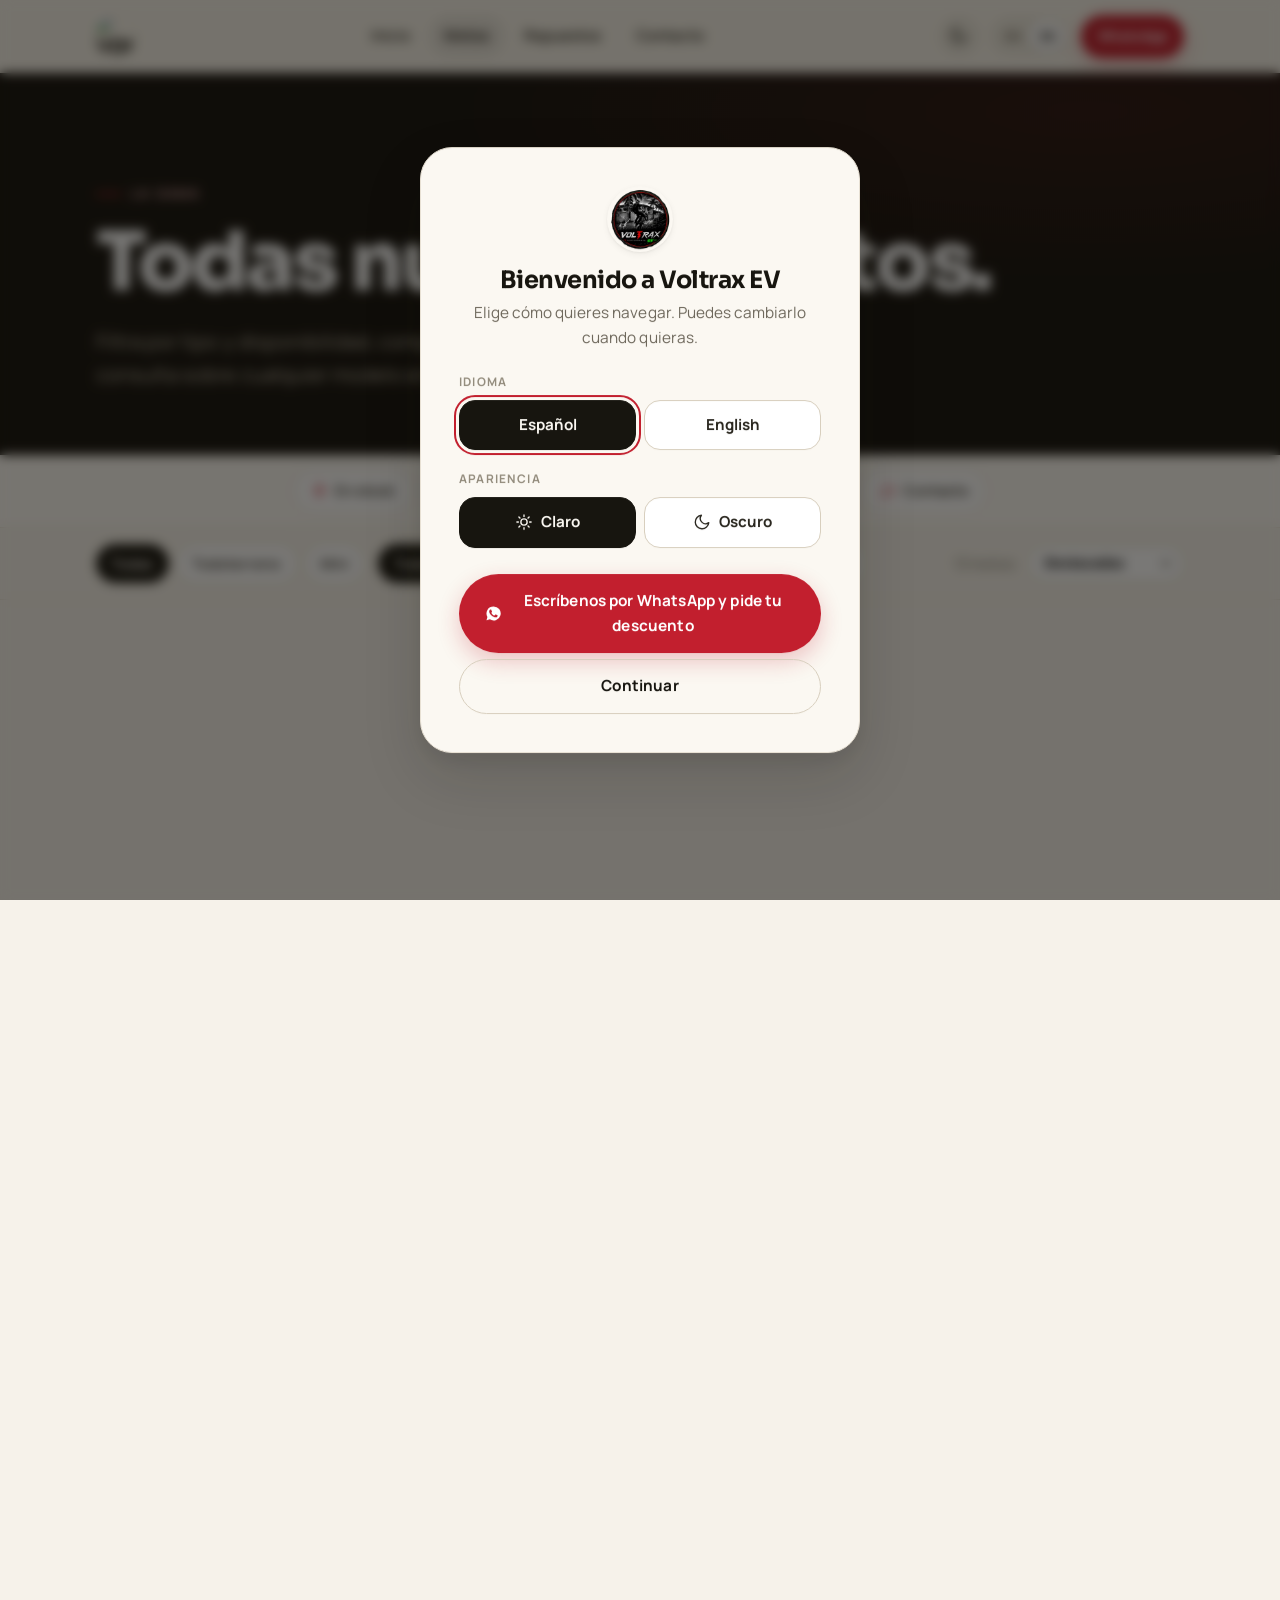
==== commit 5135cfaa: "Add Bikes_v2 lineup, stock counts and new WhatsApp number - Add 8 bikes with specs from manufacturer" ====
--- a/bikes.html
+++ b/bikes.html
@@ -4,9 +4,9 @@
   <meta charset="UTF-8">
   <meta name="viewport" content="width=device-width, initial-scale=1">
   <script>(function(){var d=document.documentElement;d.className+=" js";try{var t=localStorage.getItem("voltrax-theme");if(t==="dark"||t==="light")d.setAttribute("data-theme",t);var l=localStorage.getItem("voltrax-lang");d.setAttribute("lang",(l==="en"||l==="es")?l:"es");}catch(e){d.setAttribute("lang","es");}})();</script>
-  <title>Motos Eléctricas en Stock en Panamá | Sur-Ron, E-Ride Pro, EBox</title>
-  <meta name="description" content="Compara las motos eléctricas de Voltrax EV: E-Ride Pro S 16, SS 2.0 y SS 3.0 en stock, más Sur-Ron Ultra Bee HP y EBox Dragster. Fichas verificadas y consultas por WhatsApp.">
-  <meta name="keywords" content="Sur-Ron Ultra Bee HP, E-Ride Pro SS 3.0, E-Ride Pro SS, EBox Dragster, motos eléctricas Panamá, moto eléctrica enduro, electric dirt bike Panamá, ficha técnica Sur-Ron">
+  <title>Motos Eléctricas en Stock en Panamá | E-Ride Pro, Sur-Ron, Yozma, EBox</title>
+  <meta name="description" content="Compara las 13 motos eléctricas en stock en Voltrax EV: E-Ride Pro 4.0, SS 3.0, SS 2.0 y S 16, Sur-Ron Ultra Bee HP, Yozma IN 10 Pro e IN 10, Valtinsu EM-5 Pro y EBox V3 y Dragster. Fichas oficiales y consultas por WhatsApp.">
+  <meta name="keywords" content="E-Ride Pro 4.0, Sur-Ron Ultra Bee HP, E-Ride Pro SS 3.0, E-Ride Pro SS, Yozma IN 10 Pro, Yozma IN 10, Valtinsu EM-5 Pro, EBox V3 72RS, EBox V3 60R, EBox Dragster RS, EBox Dragster 60R, EBox Dragster, motos eléctricas Panamá, moto eléctrica enduro, electric dirt bike Panamá, ficha técnica Sur-Ron">
   <meta name="robots" content="index, follow, max-image-preview:large, max-snippet:-1, max-video-preview:-1">
   <meta name="geo.region" content="PA-8">
   <meta name="geo.placename" content="Costa del Este, Ciudad de Panamá">
@@ -16,7 +16,7 @@
   <meta property="og:site_name" content="Voltrax EV">
   <meta property="og:url" content="https://phantom-deploy.github.io/voltrax.github.io/bikes.html">
   <meta property="og:title" content="Motos Eléctricas en Stock | Voltrax EV Panamá">
-  <meta property="og:description" content="E-Ride Pro S 16, SS 2.0 y SS 3.0 en stock en Costa del Este, Panamá. Fichas técnicas verificadas de cada modelo.">
+  <meta property="og:description" content="13 modelos en stock en Costa del Este, Panamá: E-Ride Pro, Sur-Ron, Yozma, Valtinsu y EBox. Fichas técnicas oficiales de cada modelo.">
   <meta property="og:image" content="https://phantom-deploy.github.io/voltrax.github.io/assets/img/brand/og-cover.jpg">
   <meta property="og:image:width" content="1200">
   <meta property="og:image:height" content="630">
@@ -26,7 +26,7 @@
   <meta property="og:locale:alternate" content="en_US">
   <meta name="twitter:card" content="summary_large_image">
   <meta name="twitter:title" content="Motos Eléctricas en Stock | Voltrax EV Panamá">
-  <meta name="twitter:description" content="E-Ride Pro S 16, SS 2.0 y SS 3.0 en stock en Panamá. Sur-Ron Ultra Bee HP y EBox Dragster por encargo.">
+  <meta name="twitter:description" content="13 modelos en stock en Panamá: E-Ride Pro, Sur-Ron Ultra Bee HP, Yozma, Valtinsu y EBox.">
   <meta name="twitter:image" content="https://phantom-deploy.github.io/voltrax.github.io/assets/img/brand/og-cover.jpg">
   <link rel="alternate" hreflang="es" href="https://phantom-deploy.github.io/voltrax.github.io/bikes.html">
   <link rel="alternate" hreflang="en" href="https://phantom-deploy.github.io/voltrax.github.io/bikes.html?lang=en">
@@ -37,7 +37,7 @@
   <link rel="preconnect" href="https://fonts.googleapis.com">
   <link rel="preconnect" href="https://fonts.gstatic.com" crossorigin>
   <link href="https://fonts.googleapis.com/css2?family=Manrope:wght@400;500;600;700;800&family=Sora:wght@600;700;800&display=swap" rel="stylesheet">
-  <link rel="stylesheet" href="assets/css/styles.css?v=9">
+  <link rel="stylesheet" href="assets/css/styles.css?v=11">
   <script type="application/ld+json">
   {
     "@context": "https://schema.org",
@@ -53,11 +53,19 @@
         "@type": "ItemList",
         "name": "Motos eléctricas en Voltrax EV",
         "itemListElement": [
-          { "@type": "ListItem", "position": 1, "item": { "@type": "Product", "name": "Sur-Ron Ultra Bee HP", "brand": "Sur-Ron", "category": "Moto eléctrica", "description": "Moto eléctrica todoterreno con 21 kW pico y 511 Nm de par.", "image": "https://phantom-deploy.github.io/voltrax.github.io/assets/img/bikes/surron-ultrabee-black.webp", "url": "https://phantom-deploy.github.io/voltrax.github.io/bikes.html" } },
-          { "@type": "ListItem", "position": 2, "item": { "@type": "Product", "name": "E-Ride Pro SS 3.0", "brand": "E Ride Pro", "category": "Moto eléctrica", "description": "72V 50Ah, 16 kW pico, autonomía de más de 160 km.", "image": "https://phantom-deploy.github.io/voltrax.github.io/assets/img/bikes/eride-pro-ss-3.webp", "url": "https://phantom-deploy.github.io/voltrax.github.io/bikes.html" } },
-          { "@type": "ListItem", "position": 3, "item": { "@type": "Product", "name": "E-Ride Pro SS 2.0", "brand": "E Ride Pro", "category": "Moto eléctrica", "description": "72V 40Ah, 12 kW pico, hasta 60 mph.", "image": "https://phantom-deploy.github.io/voltrax.github.io/assets/img/bikes/eride-pro-ss.webp", "url": "https://phantom-deploy.github.io/voltrax.github.io/bikes.html" } },
-          { "@type": "ListItem", "position": 4, "item": { "@type": "Product", "name": "E-Ride Pro S 16\"", "brand": "E Ride Pro", "category": "Moto eléctrica", "description": "72V 30Ah, 8 kW pico, ruedas de 16\".", "image": "https://phantom-deploy.github.io/voltrax.github.io/assets/img/bikes/eride-pro-s-16.webp", "url": "https://phantom-deploy.github.io/voltrax.github.io/bikes.html" } },
-          { "@type": "ListItem", "position": 5, "item": { "@type": "Product", "name": "EBox Dragster", "brand": "EBox", "category": "Moto eléctrica", "description": "Mini-moto eléctrica de 72V para diversión y primeras salidas.", "image": "https://phantom-deploy.github.io/voltrax.github.io/assets/img/bikes/ebox-dragster.webp", "url": "https://phantom-deploy.github.io/voltrax.github.io/bikes.html" } }
+          { "@type": "ListItem", "position": 1, "item": { "@type": "Product", "name": "E-Ride Pro 4.0", "brand": "E Ride Pro", "category": "Moto eléctrica", "description": "72V 50Ah, 18 kW pico, 60 mph, más de 160 km de autonomía.", "image": "https://phantom-deploy.github.io/voltrax.github.io/assets/img/bikes/eride-pro-4.webp", "url": "https://phantom-deploy.github.io/voltrax.github.io/bikes.html" } },
+          { "@type": "ListItem", "position": 2, "item": { "@type": "Product", "name": "Sur-Ron Ultra Bee HP", "brand": "Sur-Ron", "category": "Moto eléctrica", "description": "Moto eléctrica todoterreno con 21 kW pico y 511 Nm de par.", "image": "https://phantom-deploy.github.io/voltrax.github.io/assets/img/bikes/surron-ultrabee-black.webp", "url": "https://phantom-deploy.github.io/voltrax.github.io/bikes.html" } },
+          { "@type": "ListItem", "position": 3, "item": { "@type": "Product", "name": "E-Ride Pro SS 3.0", "brand": "E Ride Pro", "category": "Moto eléctrica", "description": "72V 50Ah, 15,8 kW pico, autonomía de más de 160 km.", "image": "https://phantom-deploy.github.io/voltrax.github.io/assets/img/bikes/eride-pro-ss-3.webp", "url": "https://phantom-deploy.github.io/voltrax.github.io/bikes.html" } },
+          { "@type": "ListItem", "position": 4, "item": { "@type": "Product", "name": "Yozma IN 10 Pro", "brand": "Yozma", "category": "Moto eléctrica", "description": "60V 27Ah, 5.500 W pico, 220 Nm, 50 mph.", "image": "https://phantom-deploy.github.io/voltrax.github.io/assets/img/bikes/yozma-in10-pro.webp", "url": "https://phantom-deploy.github.io/voltrax.github.io/bikes.html" } },
+          { "@type": "ListItem", "position": 5, "item": { "@type": "Product", "name": "Yozma IN 10", "brand": "Yozma", "category": "Moto eléctrica", "description": "48V 23,4Ah, 2.600 W, 40 mph, asiento de 720 mm.", "image": "https://phantom-deploy.github.io/voltrax.github.io/assets/img/bikes/yozma-in10.webp", "url": "https://phantom-deploy.github.io/voltrax.github.io/bikes.html" } },
+          { "@type": "ListItem", "position": 6, "item": { "@type": "Product", "name": "Valtinsu EM-5 Pro", "brand": "Valtinsu", "category": "Moto eléctrica", "description": "60V 27Ah, 5.600 W pico, 52 mph, IPX6.", "image": "https://phantom-deploy.github.io/voltrax.github.io/assets/img/bikes/valtinsu-em5-pro.webp", "url": "https://phantom-deploy.github.io/voltrax.github.io/bikes.html" } },
+          { "@type": "ListItem", "position": 7, "item": { "@type": "Product", "name": "E-Ride Pro SS 2.0", "brand": "E Ride Pro", "category": "Moto eléctrica", "description": "72V 40Ah, 12 kW pico, hasta 60 mph.", "image": "https://phantom-deploy.github.io/voltrax.github.io/assets/img/bikes/eride-pro-ss.webp", "url": "https://phantom-deploy.github.io/voltrax.github.io/bikes.html" } },
+          { "@type": "ListItem", "position": 8, "item": { "@type": "Product", "name": "E-Ride Pro S 16\"", "brand": "E Ride Pro", "category": "Moto eléctrica", "description": "72V 30Ah, 8 kW pico, ruedas de 16\".", "image": "https://phantom-deploy.github.io/voltrax.github.io/assets/img/bikes/eride-pro-s-16.webp", "url": "https://phantom-deploy.github.io/voltrax.github.io/bikes.html" } },
+          { "@type": "ListItem", "position": 9, "item": { "@type": "Product", "name": "EBox V3 72RS", "brand": "EBox", "category": "Moto eléctrica", "description": "Pit bike de 72V, 6,3 kW pico, 55 mph.", "image": "https://phantom-deploy.github.io/voltrax.github.io/assets/img/bikes/ebox-v3-72rs.webp", "url": "https://phantom-deploy.github.io/voltrax.github.io/bikes.html" } },
+          { "@type": "ListItem", "position": 10, "item": { "@type": "Product", "name": "EBox V3 60R", "brand": "EBox", "category": "Moto eléctrica", "description": "Pit bike de 60V, 5,2 kW pico, 53 mph.", "image": "https://phantom-deploy.github.io/voltrax.github.io/assets/img/bikes/ebox-v3-60r.webp", "url": "https://phantom-deploy.github.io/voltrax.github.io/bikes.html" } },
+          { "@type": "ListItem", "position": 11, "item": { "@type": "Product", "name": "EBox Dragster RS", "brand": "EBox", "category": "Moto eléctrica", "description": "Mini moto de 72V, 6,3 kW pico, 56 mph.", "image": "https://phantom-deploy.github.io/voltrax.github.io/assets/img/bikes/ebox-dragster-rs.webp", "url": "https://phantom-deploy.github.io/voltrax.github.io/bikes.html" } },
+          { "@type": "ListItem", "position": 12, "item": { "@type": "Product", "name": "EBox Dragster 60R", "brand": "EBox", "category": "Moto eléctrica", "description": "Mini moto de 60V, 5,2 kW pico, 53 mph.", "image": "https://phantom-deploy.github.io/voltrax.github.io/assets/img/bikes/ebox-dragster-60r.webp", "url": "https://phantom-deploy.github.io/voltrax.github.io/bikes.html" } },
+          { "@type": "ListItem", "position": 13, "item": { "@type": "Product", "name": "EBox Dragster", "brand": "EBox", "category": "Moto eléctrica", "description": "Mini-moto eléctrica de 72V para diversión y primeras salidas.", "image": "https://phantom-deploy.github.io/voltrax.github.io/assets/img/bikes/ebox-dragster.webp", "url": "https://phantom-deploy.github.io/voltrax.github.io/bikes.html" } }
         ]
       }
     ]
@@ -69,9 +77,8 @@
 
   <header class="site-header">
     <div class="container nav">
-      <a class="brand" href="index.html" aria-label="Voltrax EV home">
-        <img src="assets/img/brand/logo@192.webp" alt="" width="40" height="40">
-        <span><b>VOLTRAX</b> <span data-i18n="brand.perf">Performance EV</span></span>
+      <a class="brand brand--mark" href="index.html" aria-label="Voltrax EV home">
+        <img src="assets/img/brand/logo-horizontal.webp" alt="VOLTRAX Performance EV" width="320" height="160" decoding="async">
       </a>
       <nav class="nav-links" aria-label="Primary">
         <a href="index.html" data-nav="index.html" data-i18n="nav.home">Home</a>
@@ -88,7 +95,7 @@
           <button type="button" data-lang="en" data-i18n="lang.en">EN</button>
           <button type="button" data-lang="es" data-i18n="lang.es">ES</button>
         </div>
-        <a class="btn btn--primary btn--sm" href="https://wa.me/50760139901" target="_blank" rel="noopener" data-i18n="cta.whatsapp">WhatsApp</a>
+        <a class="btn btn--primary btn--sm" href="https://wa.me/507601139903" target="_blank" rel="noopener" data-i18n="cta.whatsapp">WhatsApp</a>
         <button class="nav-toggle" aria-label="Menu" aria-expanded="false" aria-controls="mobileNav"><span></span></button>
       </div>
     </div>
@@ -97,7 +104,7 @@
       <a href="bikes.html" data-i18n="nav.bikes">Bikes</a>
       <a href="parts.html" data-i18n="nav.parts">Parts</a>
       <a href="index.html#contact" data-i18n="nav.contact">Contact</a>
-      <a class="btn btn--primary" href="https://wa.me/50760139901" target="_blank" rel="noopener" data-i18n="cta.whatsapp">WhatsApp</a>
+      <a class="btn btn--primary" href="https://wa.me/507601139903" target="_blank" rel="noopener" data-i18n="cta.whatsapp">WhatsApp</a>
     </nav>
   </header>
 
@@ -183,7 +190,7 @@
             <span data-i18n="import.note"></span>
           </p>
           <div class="btn-row" style="margin-top:28px;position:relative;z-index:2">
-            <a class="btn btn--primary" data-import-cta href="https://wa.me/50760139901" target="_blank" rel="noopener" data-i18n="import.cta">Request an import</a>
+            <a class="btn btn--primary" data-import-cta href="https://wa.me/507601139903" target="_blank" rel="noopener" data-i18n="import.cta">Request an import</a>
           </div>
         </div>
       </div>
@@ -199,7 +206,7 @@
           <div class="socials">
             <a href="https://www.instagram.com/voltrax.ev" target="_blank" rel="noopener" aria-label="Instagram"><svg viewBox="0 0 24 24" fill="none"><rect x="3" y="3" width="18" height="18" rx="5" stroke="currentColor" stroke-width="1.8"/><circle cx="12" cy="12" r="4" stroke="currentColor" stroke-width="1.8"/><circle cx="17.4" cy="6.6" r="1.1" fill="currentColor"/></svg></a>
             <a href="https://www.tiktok.com/@voltrax.ev" target="_blank" rel="noopener" aria-label="TikTok"><svg viewBox="0 0 24 24" fill="currentColor"><path d="M16.5 3c.3 2.1 1.5 3.6 3.5 3.9v2.5c-1.3.1-2.5-.3-3.6-1v6.1a5.5 5.5 0 1 1-5.5-5.5c.3 0 .6 0 .9.1v2.6a2.9 2.9 0 1 0 2 2.8V3h2.7Z"/></svg></a>
-            <a href="https://wa.me/50760139901" target="_blank" rel="noopener" aria-label="WhatsApp"><svg viewBox="0 0 24 24" fill="currentColor"><path d="M12 2a10 10 0 0 0-8.6 15l-1.3 4.7 4.8-1.3A10 10 0 1 0 12 2Zm5.6 14.2c-.24.67-1.4 1.3-1.93 1.34-.5.05-1.13.07-1.83-.11a10.6 10.6 0 0 1-1.66-.62c-2.92-1.26-4.83-4.2-4.98-4.4-.15-.2-1.2-1.6-1.2-3.05 0-1.45.76-2.16 1.03-2.46.27-.3.58-.37.78-.37l.56.01c.18 0 .42-.07.66.5.24.58.82 2 .9 2.15.07.15.12.32.02.52-.1.2-.15.32-.3.5-.15.17-.3.38-.44.5-.15.15-.3.31-.13.6.17.3.76 1.25 1.63 2.02 1.12 1 2.06 1.31 2.35 1.46.3.15.47.12.64-.07.17-.2.74-.86.94-1.16.2-.3.4-.25.66-.15.27.1 1.7.8 1.99.95.29.15.48.22.55.34.07.12.07.7-.17 1.37Z"/></svg></a>
+            <a href="https://wa.me/507601139903" target="_blank" rel="noopener" aria-label="WhatsApp"><svg viewBox="0 0 24 24" fill="currentColor"><path d="M12 2a10 10 0 0 0-8.6 15l-1.3 4.7 4.8-1.3A10 10 0 1 0 12 2Zm5.6 14.2c-.24.67-1.4 1.3-1.93 1.34-.5.05-1.13.07-1.83-.11a10.6 10.6 0 0 1-1.66-.62c-2.92-1.26-4.83-4.2-4.98-4.4-.15-.2-1.2-1.6-1.2-3.05 0-1.45.76-2.16 1.03-2.46.27-.3.58-.37.78-.37l.56.01c.18 0 .42-.07.66.5.24.58.82 2 .9 2.15.07.15.12.32.02.52-.1.2-.15.32-.3.5-.15.17-.3.38-.44.5-.15.15-.3.31-.13.6.17.3.76 1.25 1.63 2.02 1.12 1 2.06 1.31 2.35 1.46.3.15.47.12.64-.07.17-.2.74-.86.94-1.16.2-.3.4-.25.66-.15.27.1 1.7.8 1.99.95.29.15.48.22.55.34.07.12.07.7-.17 1.37Z"/></svg></a>
           </div>
         </div>
         <div class="footer-col">
@@ -216,7 +223,7 @@
         </div>
         <div class="footer-col">
           <h4 data-i18n="footer.connect">Connect</h4>
-          <a href="tel:+50760139901">+507 6013-9901</a>
+          <a href="tel:+507601139903">+507 601139903</a>
           <a href="mailto:andres@voltrax-ev.com">andres@voltrax-ev.com</a>
           <a href="https://www.instagram.com/voltrax.ev" target="_blank" rel="noopener">Instagram</a>
           <a href="https://www.tiktok.com/@voltrax.ev" target="_blank" rel="noopener">TikTok</a>
@@ -257,7 +264,7 @@
         </div>
       </div>
       <a class="btn btn--primary onboard__promo" data-onboard-wa
-         href="https://wa.me/50760139901" target="_blank" rel="noopener">
+         href="https://wa.me/507601139903" target="_blank" rel="noopener">
         <svg viewBox="0 0 24 24" fill="currentColor" aria-hidden="true"><path d="M12 2a10 10 0 0 0-8.6 15l-1.3 4.7 4.8-1.3A10 10 0 1 0 12 2Zm5.6 14.2c-.24.67-1.4 1.3-1.93 1.34-.5.05-1.13.07-1.83-.11a10.6 10.6 0 0 1-1.66-.62c-2.92-1.26-4.83-4.2-4.98-4.4-.15-.2-1.2-1.6-1.2-3.05 0-1.45.76-2.16 1.03-2.46.27-.3.58-.37.78-.37l.56.01c.18 0 .42-.07.66.5.24.58.82 2 .9 2.15.07.15.12.32.02.52-.1.2-.15.32-.3.5-.15.17-.3.38-.44.5-.15.15-.3.31-.13.6.17.3.76 1.25 1.63 2.02 1.12 1 2.06 1.31 2.35 1.46.3.15.47.12.64-.07.17-.2.74-.86.94-1.16.2-.3.4-.25.66-.15.27.1 1.7.8 1.99.95.29.15.48.22.55.34.07.12.07.7-.17 1.37Z"/></svg>
         <span data-i18n="onboard.discount">Escríbenos por WhatsApp y pide tu descuento</span>
       </a>
@@ -265,8 +272,8 @@
     </div>
   </div>
 
-  <script src="assets/js/data.js?v=9"></script>
-  <script src="assets/js/i18n.js?v=9"></script>
-  <script src="assets/js/app.js?v=9"></script>
+  <script src="assets/js/data.js?v=11"></script>
+  <script src="assets/js/i18n.js?v=11"></script>
+  <script src="assets/js/app.js?v=11"></script>
 </body>
 </html>
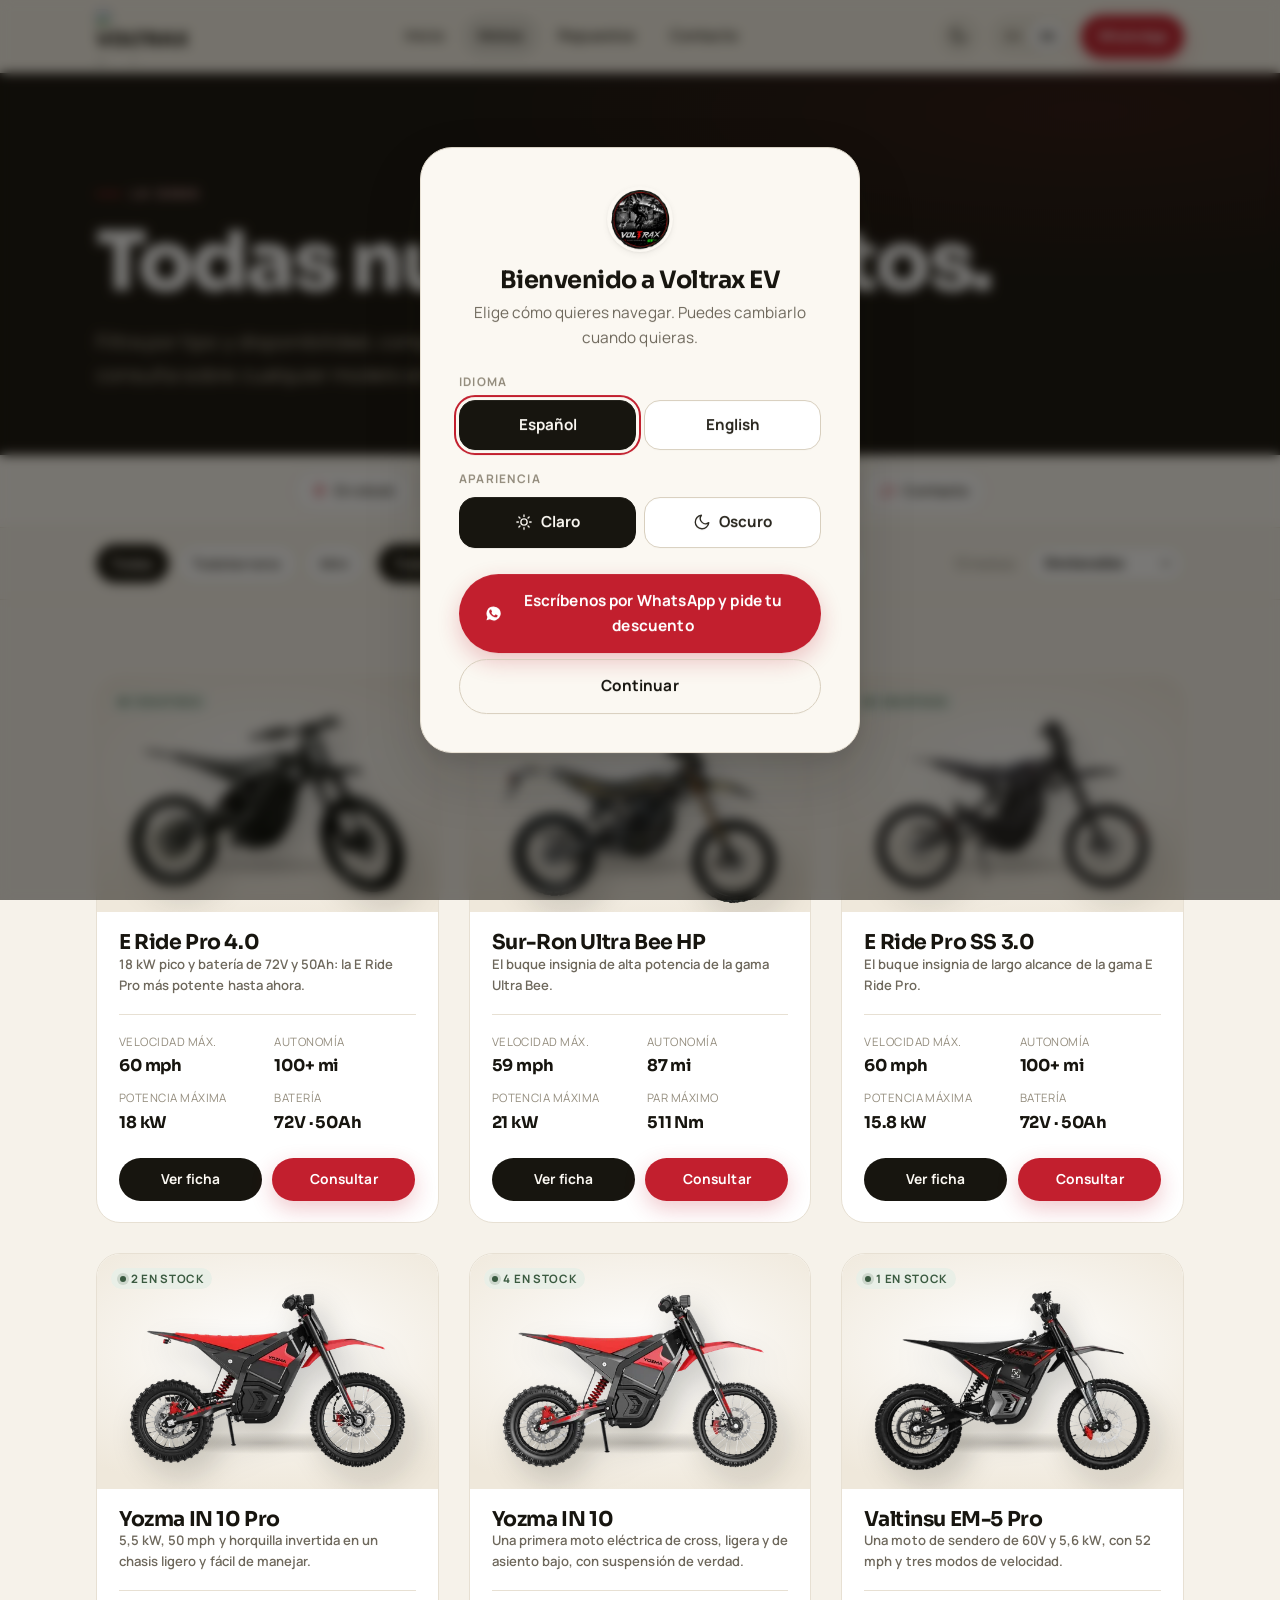
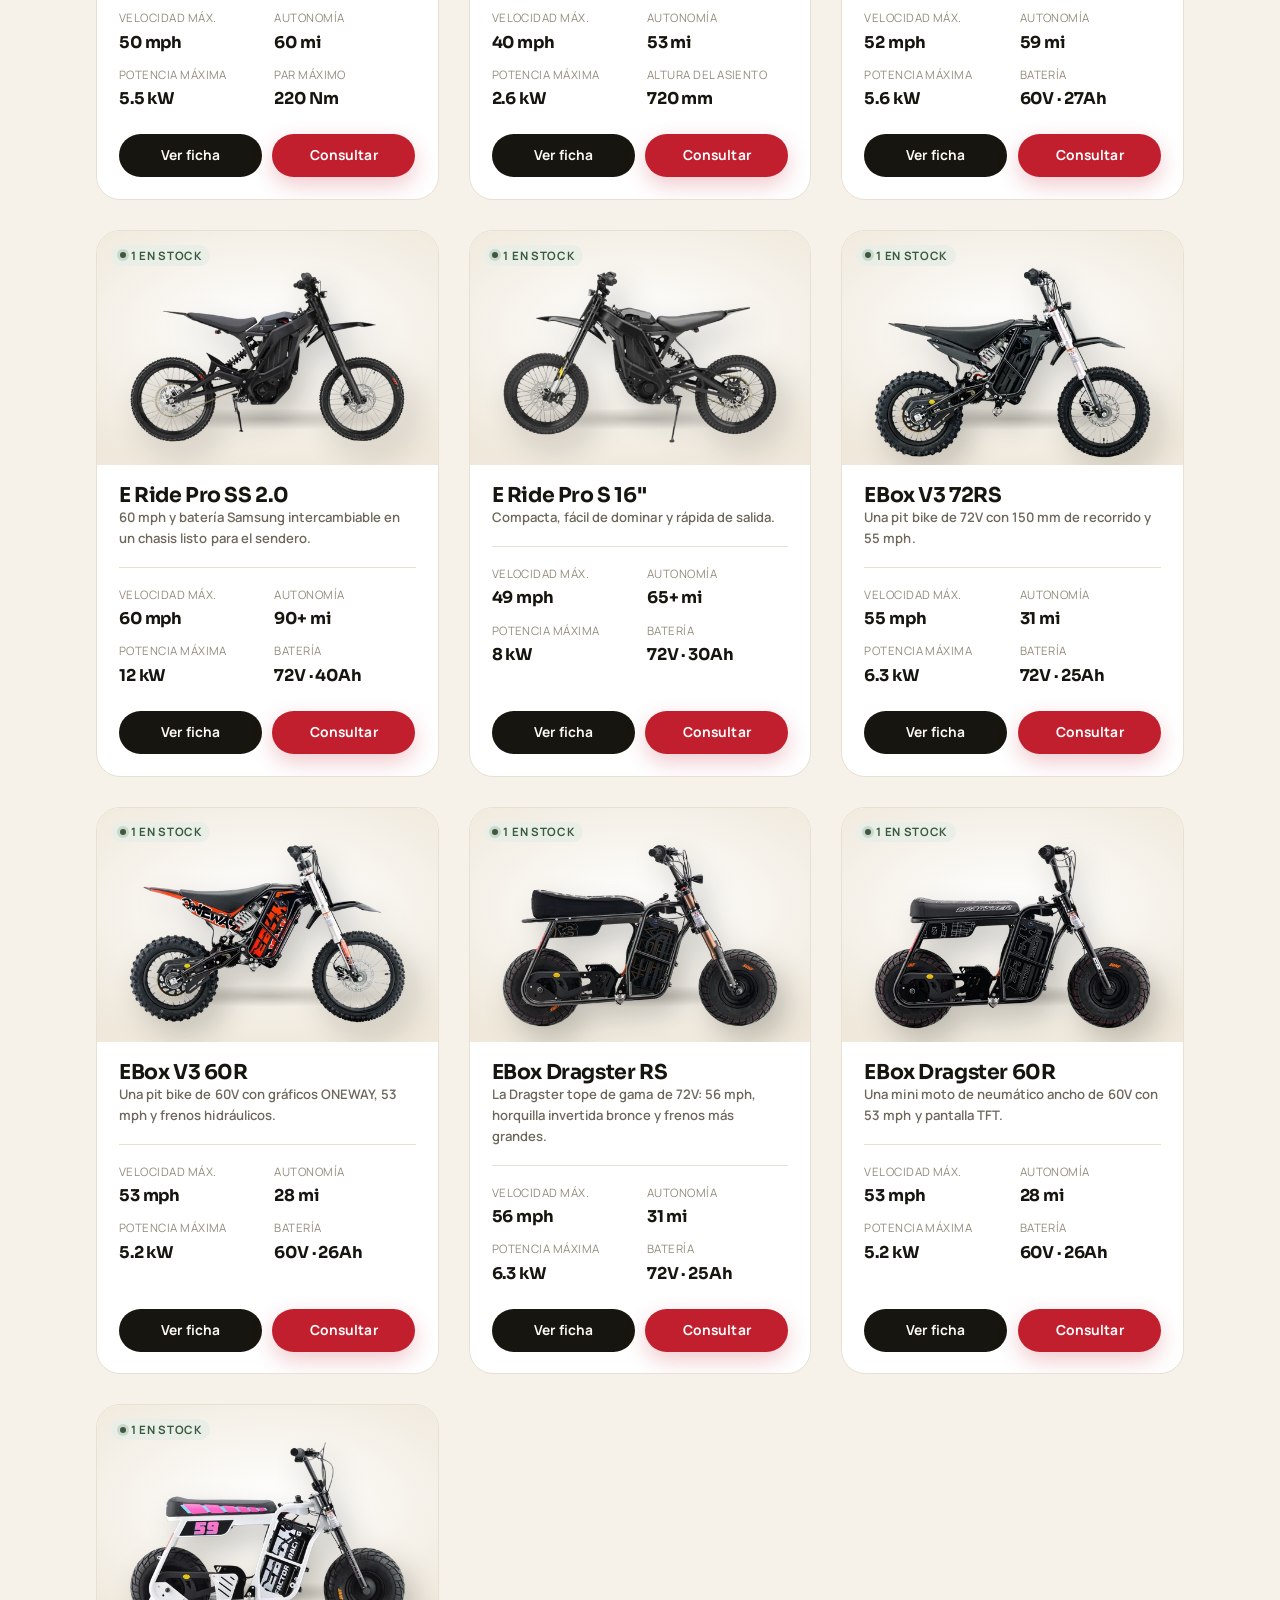
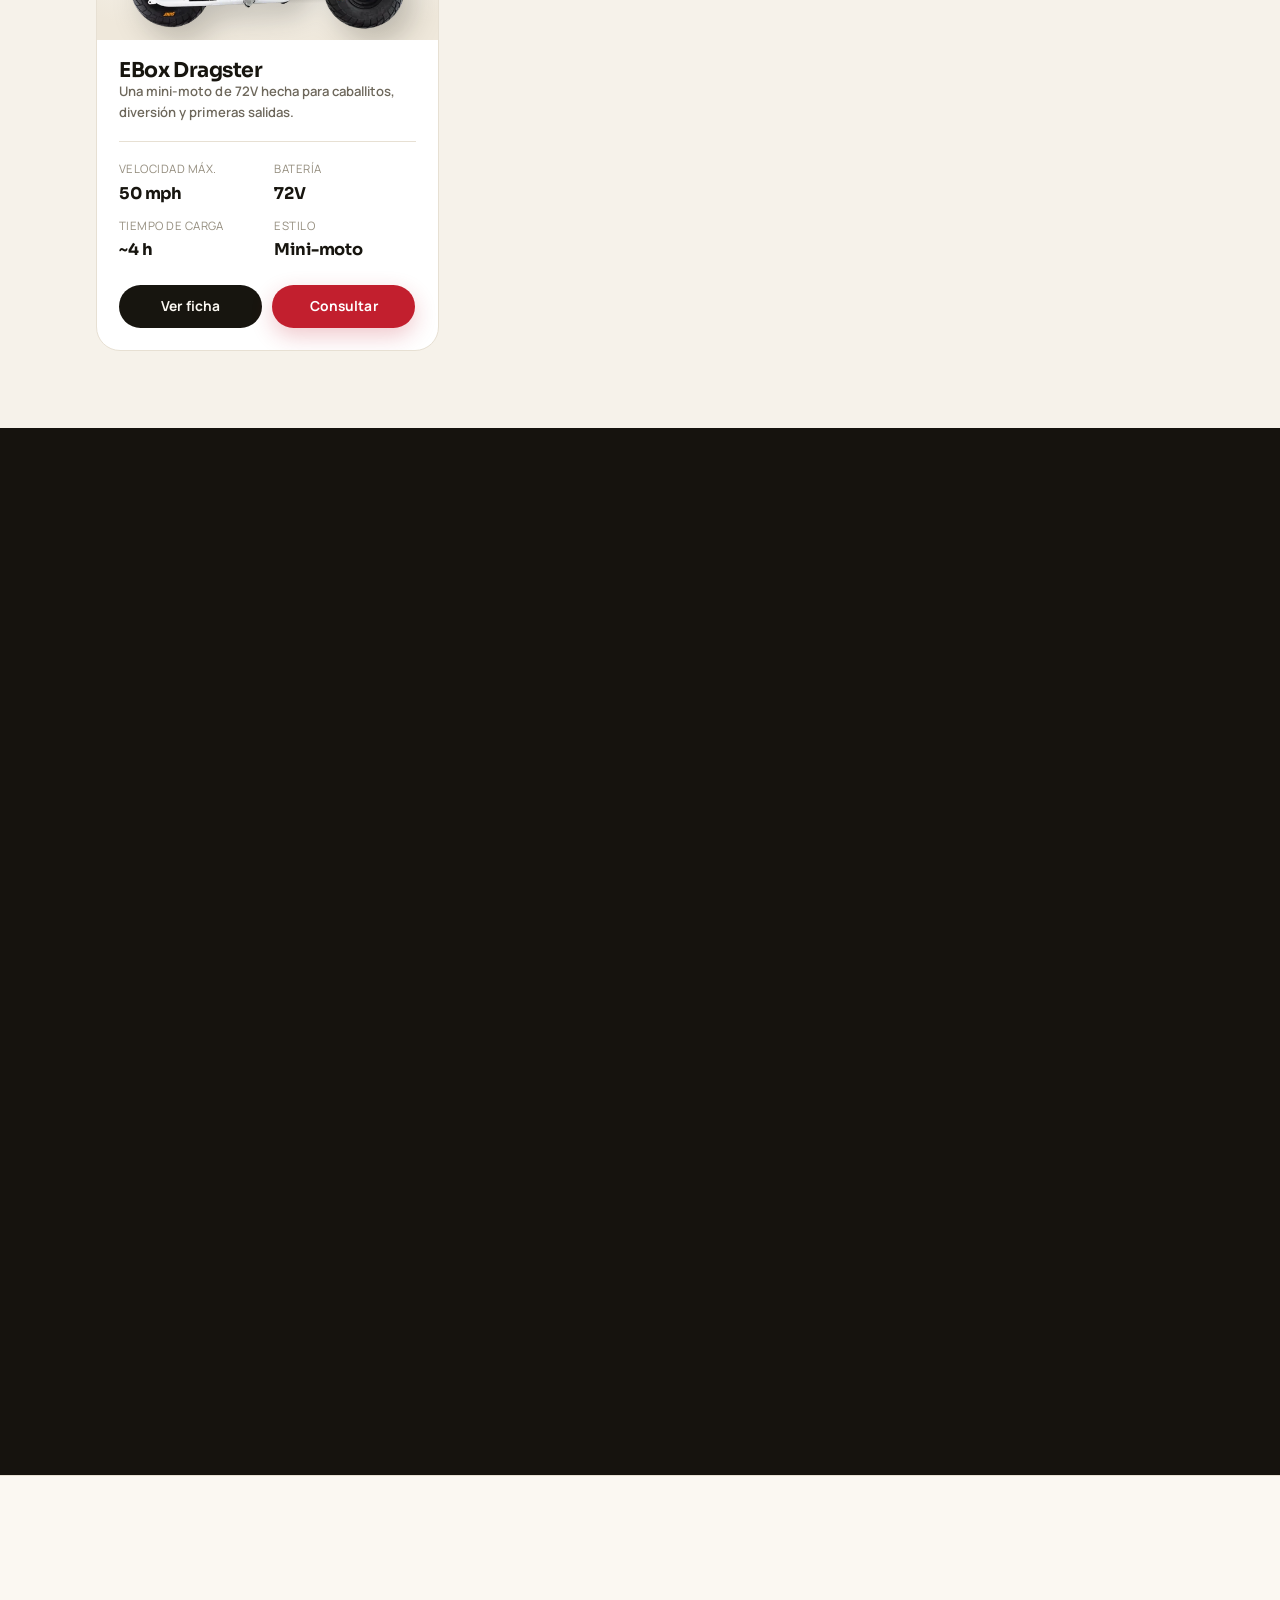
==== commit 40a20de6: "Harden dark mode, no-JS fallback, dialogs and contact form - Dark mode: tokenize hardcoded hover/foc" ====
--- a/bikes.html
+++ b/bikes.html
@@ -3,7 +3,7 @@
 <head>
   <meta charset="UTF-8">
   <meta name="viewport" content="width=device-width, initial-scale=1">
-  <script>(function(){var d=document.documentElement;d.className+=" js";try{var t=localStorage.getItem("voltrax-theme");if(t==="dark"||t==="light")d.setAttribute("data-theme",t);var l=localStorage.getItem("voltrax-lang");d.setAttribute("lang",(l==="en"||l==="es")?l:"es");}catch(e){d.setAttribute("lang","es");}})();</script>
+  <script>(function(){var d=document.documentElement;d.className+=" js";try{var t=localStorage.getItem("voltrax-theme");if(t!=="dark"&&t!=="light"&&window.matchMedia&&matchMedia("(prefers-color-scheme: dark)").matches)t="dark";if(t==="dark"||t==="light")d.setAttribute("data-theme",t);var l=localStorage.getItem("voltrax-lang");d.setAttribute("lang",(l==="en"||l==="es")?l:"es");}catch(e){d.setAttribute("lang","es");}})();</script>
   <title>Motos Eléctricas en Stock en Panamá | E-Ride Pro, Sur-Ron, Yozma, EBox</title>
   <meta name="description" content="Compara las 13 motos eléctricas en stock en Voltrax EV: E-Ride Pro 4.0, SS 3.0, SS 2.0 y S 16, Sur-Ron Ultra Bee HP, Yozma IN 10 Pro e IN 10, Valtinsu EM-5 Pro y EBox V3 y Dragster. Fichas oficiales y consultas por WhatsApp.">
   <meta name="keywords" content="E-Ride Pro 4.0, Sur-Ron Ultra Bee HP, E-Ride Pro SS 3.0, E-Ride Pro SS, Yozma IN 10 Pro, Yozma IN 10, Valtinsu EM-5 Pro, EBox V3 72RS, EBox V3 60R, EBox Dragster RS, EBox Dragster 60R, EBox Dragster, motos eléctricas Panamá, moto eléctrica enduro, electric dirt bike Panamá, ficha técnica Sur-Ron">
@@ -37,7 +37,7 @@
   <link rel="preconnect" href="https://fonts.googleapis.com">
   <link rel="preconnect" href="https://fonts.gstatic.com" crossorigin>
   <link href="https://fonts.googleapis.com/css2?family=Manrope:wght@400;500;600;700;800&family=Sora:wght@600;700;800&display=swap" rel="stylesheet">
-  <link rel="stylesheet" href="assets/css/styles.css?v=11">
+  <link rel="stylesheet" href="assets/css/styles.css?v=13">
   <script type="application/ld+json">
   {
     "@context": "https://schema.org",
@@ -73,80 +73,80 @@
   </script>
 </head>
 <body>
-  <a class="skip-link" href="#main">Skip to content</a>
+  <a class="skip-link" href="#main" data-i18n="nav.skip">Saltar al contenido</a>
 
   <header class="site-header">
     <div class="container nav">
-      <a class="brand brand--mark" href="index.html" aria-label="Voltrax EV home">
+      <a class="brand brand--mark" href="index.html" data-i18n-attr="aria-label:a11y.home" aria-label="Voltrax EV, inicio">
         <img src="assets/img/brand/logo-horizontal.webp" alt="VOLTRAX Performance EV" width="320" height="160" decoding="async">
       </a>
-      <nav class="nav-links" aria-label="Primary">
-        <a href="index.html" data-nav="index.html" data-i18n="nav.home">Home</a>
-        <a href="bikes.html" data-nav="bikes.html" data-i18n="nav.bikes">Bikes</a>
-        <a href="parts.html" data-nav="parts.html" data-i18n="nav.parts">Parts</a>
-        <a href="index.html#contact" data-i18n="nav.contact">Contact</a>
+      <nav class="nav-links" data-i18n-attr="aria-label:a11y.navPrimary" aria-label="Principal">
+        <a href="index.html" data-nav="index.html" data-i18n="nav.home">Inicio</a>
+        <a href="bikes.html" data-nav="bikes.html" data-i18n="nav.bikes">Motos</a>
+        <a href="parts.html" data-nav="parts.html" data-i18n="nav.parts">Repuestos</a>
+        <a href="index.html#contact" data-i18n="nav.contact">Contacto</a>
       </nav>
       <div class="nav-right">
-        <button class="theme-toggle" type="button" data-theme-toggle data-i18n-attr="aria-label:theme.toggle" aria-label="Toggle light / dark mode">
+        <button class="theme-toggle" type="button" data-theme-toggle data-i18n-attr="aria-label:theme.toggle" aria-label="Cambiar modo claro / oscuro">
           <svg class="ico-moon" viewBox="0 0 24 24" fill="none" aria-hidden="true"><path d="M21 12.8A9 9 0 1 1 11.2 3a7 7 0 0 0 9.8 9.8Z" stroke="currentColor" stroke-width="1.8" stroke-linejoin="round"/></svg>
           <svg class="ico-sun" viewBox="0 0 24 24" fill="none" aria-hidden="true"><circle cx="12" cy="12" r="4" stroke="currentColor" stroke-width="1.8"/><path d="M12 2v2M12 20v2M4 12H2M22 12h-2M5 5l1.4 1.4M17.6 17.6 19 19M19 5l-1.4 1.4M6.4 17.6 5 19" stroke="currentColor" stroke-width="1.8" stroke-linecap="round"/></svg>
         </button>
-        <div class="lang-toggle" role="group" aria-label="Language">
+        <div class="lang-toggle" role="group" data-i18n-attr="aria-label:a11y.language" aria-label="Idioma">
           <button type="button" data-lang="en" data-i18n="lang.en">EN</button>
           <button type="button" data-lang="es" data-i18n="lang.es">ES</button>
         </div>
-        <a class="btn btn--primary btn--sm" href="https://wa.me/507601139903" target="_blank" rel="noopener" data-i18n="cta.whatsapp">WhatsApp</a>
-        <button class="nav-toggle" aria-label="Menu" aria-expanded="false" aria-controls="mobileNav"><span></span></button>
-      </div>
-    </div>
-    <nav class="nav-mobile" id="mobileNav" aria-label="Mobile">
-      <a href="index.html" data-i18n="nav.home">Home</a>
-      <a href="bikes.html" data-i18n="nav.bikes">Bikes</a>
-      <a href="parts.html" data-i18n="nav.parts">Parts</a>
-      <a href="index.html#contact" data-i18n="nav.contact">Contact</a>
-      <a class="btn btn--primary" href="https://wa.me/507601139903" target="_blank" rel="noopener" data-i18n="cta.whatsapp">WhatsApp</a>
+        <a class="btn btn--primary btn--sm" href="https://wa.me/50760139903" target="_blank" rel="noopener" data-i18n="cta.whatsapp">WhatsApp</a>
+        <button class="nav-toggle" data-i18n-attr="aria-label:a11y.menu" aria-label="Menú" aria-expanded="false" aria-controls="mobileNav"><span></span></button>
+      </div>
+    </div>
+    <nav class="nav-mobile" id="mobileNav" data-i18n-attr="aria-label:a11y.navMobile" aria-label="Menú móvil">
+      <a href="index.html" data-i18n="nav.home">Inicio</a>
+      <a href="bikes.html" data-i18n="nav.bikes">Motos</a>
+      <a href="parts.html" data-i18n="nav.parts">Repuestos</a>
+      <a href="index.html#contact" data-i18n="nav.contact">Contacto</a>
+      <a class="btn btn--primary" href="https://wa.me/50760139903" target="_blank" rel="noopener" data-i18n="cta.whatsapp">WhatsApp</a>
     </nav>
   </header>
 
   <main id="main">
     <section class="page-hero">
       <div class="container">
-        <p class="eyebrow" data-i18n="bikespage.eyebrow">The lineup</p>
-        <h1 class="h-display" data-i18n="bikespage.title" style="margin:16px 0 0">Every bike we carry.</h1>
-        <p class="lead" data-i18n="bikespage.sub" style="margin-top:18px"></p>
+        <p class="eyebrow" data-i18n="bikespage.eyebrow">La gama</p>
+        <h1 class="h-display" data-i18n="bikespage.title" style="margin:16px 0 0">Todas nuestras motos.</h1>
+        <p class="lead" data-i18n="bikespage.sub" style="margin-top:18px">Filtra por tipo y disponibilidad, compara las fichas que importan y envía una consulta sobre cualquier modelo en un par de toques.</p>
       </div>
     </section>
 
     <!-- quick section shortcuts -->
-    <nav class="quicknav" data-i18n-attr="aria-label:quick.label" aria-label="Jump to a section">
+    <nav class="quicknav" data-i18n-attr="aria-label:quick.label" aria-label="Ir a una sección">
       <div class="container quicknav__inner">
-        <a class="qbtn" href="#lineup"><svg viewBox="0 0 24 24" fill="none" aria-hidden="true"><path d="M13 2 4.5 13.5H11l-1 8.5L20 10.5H13V2Z" stroke="currentColor" stroke-width="1.8" stroke-linejoin="round"/></svg><span data-i18n="quick.inStock"></span></a>
-        <a class="qbtn" href="#showroom"><svg viewBox="0 0 24 24" fill="none" aria-hidden="true"><rect x="3" y="5" width="18" height="14" rx="2.5" stroke="currentColor" stroke-width="1.8"/><circle cx="8.5" cy="10" r="1.4" fill="currentColor"/><path d="m4.5 17.5 4.5-3.5 3.5 2.6 3-2.2 4 3.1" stroke="currentColor" stroke-width="1.8" stroke-linejoin="round"/></svg><span data-i18n="quick.showroom"></span></a>
-        <a class="qbtn" href="#import"><svg viewBox="0 0 24 24" fill="none" aria-hidden="true"><circle cx="12" cy="12" r="9" stroke="currentColor" stroke-width="1.8"/><path d="M3.2 12h17.6M12 3a14 14 0 0 1 0 18 14 14 0 0 1 0-18Z" stroke="currentColor" stroke-width="1.8"/></svg><span data-i18n="quick.import"></span></a>
-        <a class="qbtn" href="parts.html"><svg viewBox="0 0 24 24" fill="none" aria-hidden="true"><circle cx="12" cy="12" r="3.2" stroke="currentColor" stroke-width="1.8"/><path d="M12 2.5v3M12 18.5v3M2.5 12h3M18.5 12h3M5.2 5.2l2.1 2.1M16.7 16.7l2.1 2.1M18.8 5.2l-2.1 2.1M7.3 16.7l-2.1 2.1" stroke="currentColor" stroke-width="1.8" stroke-linecap="round"/></svg><span data-i18n="quick.parts"></span></a>
-        <a class="qbtn" href="index.html#contact"><svg viewBox="0 0 24 24" fill="none" aria-hidden="true"><path d="M21 11.8a8 8 0 0 1-11.7 7.1L3.2 20.6l1.7-6A8 8 0 1 1 21 11.8Z" stroke="currentColor" stroke-width="1.8" stroke-linejoin="round"/></svg><span data-i18n="quick.contact"></span></a>
+        <a class="qbtn" href="#lineup"><svg viewBox="0 0 24 24" fill="none" aria-hidden="true"><path d="M13 2 4.5 13.5H11l-1 8.5L20 10.5H13V2Z" stroke="currentColor" stroke-width="1.8" stroke-linejoin="round"/></svg><span data-i18n="quick.inStock">En stock</span></a>
+        <a class="qbtn" href="#showroom"><svg viewBox="0 0 24 24" fill="none" aria-hidden="true"><rect x="3" y="5" width="18" height="14" rx="2.5" stroke="currentColor" stroke-width="1.8"/><circle cx="8.5" cy="10" r="1.4" fill="currentColor"/><path d="m4.5 17.5 4.5-3.5 3.5 2.6 3-2.2 4 3.1" stroke="currentColor" stroke-width="1.8" stroke-linejoin="round"/></svg><span data-i18n="quick.showroom">Showroom</span></a>
+        <a class="qbtn" href="#import"><svg viewBox="0 0 24 24" fill="none" aria-hidden="true"><circle cx="12" cy="12" r="9" stroke="currentColor" stroke-width="1.8"/><path d="M3.2 12h17.6M12 3a14 14 0 0 1 0 18 14 14 0 0 1 0-18Z" stroke="currentColor" stroke-width="1.8"/></svg><span data-i18n="quick.import">Importación</span></a>
+        <a class="qbtn" href="parts.html"><svg viewBox="0 0 24 24" fill="none" aria-hidden="true"><circle cx="12" cy="12" r="3.2" stroke="currentColor" stroke-width="1.8"/><path d="M12 2.5v3M12 18.5v3M2.5 12h3M18.5 12h3M5.2 5.2l2.1 2.1M16.7 16.7l2.1 2.1M18.8 5.2l-2.1 2.1M7.3 16.7l-2.1 2.1" stroke="currentColor" stroke-width="1.8" stroke-linecap="round"/></svg><span data-i18n="quick.parts">Repuestos</span></a>
+        <a class="qbtn" href="index.html#contact"><svg viewBox="0 0 24 24" fill="none" aria-hidden="true"><path d="M21 11.8a8 8 0 0 1-11.7 7.1L3.2 20.6l1.7-6A8 8 0 1 1 21 11.8Z" stroke="currentColor" stroke-width="1.8" stroke-linejoin="round"/></svg><span data-i18n="quick.contact">Contacto</span></a>
       </div>
     </nav>
 
     <!-- filters -->
     <div class="filters" id="filters">
       <div class="container filters__inner">
-        <div class="chip-group" id="typeChips" role="group" aria-label="Filter by type"></div>
-        <div class="chip-group" id="availChips" role="group" aria-label="Filter by availability">
-          <button class="chip" data-avail="all" aria-pressed="true" data-i18n="filters.availAll">In stock &amp; import</button>
-          <button class="chip" data-avail="in-stock" aria-pressed="false" data-i18n="filters.inStock">In stock</button>
-          <button class="chip" data-avail="import" aria-pressed="false" data-i18n="filters.import">Import</button>
-          <button class="chip" data-avail="out-of-stock" aria-pressed="false" data-i18n="filters.outOfStock">Out of stock</button>
+        <div class="chip-group" id="typeChips" role="group" data-i18n-attr="aria-label:a11y.filterType" aria-label="Filtrar por tipo"></div>
+        <div class="chip-group" id="availChips" role="group" data-i18n-attr="aria-label:a11y.filterAvail" aria-label="Filtrar por disponibilidad">
+          <button class="chip" data-avail="all" aria-pressed="true" data-i18n="filters.availAll">Toda disponibilidad</button>
+          <button class="chip" data-avail="in-stock" aria-pressed="false" data-i18n="filters.inStock">En stock</button>
+          <button class="chip" data-avail="import" aria-pressed="false" data-i18n="filters.import">Importación</button>
+          <button class="chip" data-avail="out-of-stock" aria-pressed="false" data-i18n="filters.outOfStock">Agotado</button>
         </div>
         <div class="filters__spacer"></div>
         <span class="result-count" id="resultCount"></span>
         <div class="select-wrap">
-          <label class="sr-only" for="sortSelect" data-i18n="filters.sortLabel">Sort</label>
+          <label class="sr-only" for="sortSelect" data-i18n="filters.sortLabel">Ordenar</label>
           <select id="sortSelect">
-            <option value="featured" data-i18n="sort.featured">Featured</option>
-            <option value="top" data-i18n="sort.speed">Top speed</option>
-            <option value="range" data-i18n="sort.range">Range</option>
-            <option value="power" data-i18n="sort.power">Power</option>
+            <option value="featured" data-i18n="sort.featured">Destacadas</option>
+            <option value="top" data-i18n="sort.speed">Velocidad máx.</option>
+            <option value="range" data-i18n="sort.range">Autonomía</option>
+            <option value="power" data-i18n="sort.power">Potencia</option>
           </select>
         </div>
       </div>
@@ -154,7 +154,7 @@
 
     <section class="section section--tight" id="lineup" aria-labelledby="lineupHeading">
       <div class="container">
-        <h2 id="lineupHeading" class="sr-only" data-i18n="feat.title">Our lineup</h2>
+        <h2 id="lineupHeading" class="sr-only" data-i18n="feat.title">Llévatela esta semana.</h2>
         <div class="grid grid--bikes" id="bikeGrid"></div>
       </div>
     </section>
@@ -163,9 +163,9 @@
     <section class="section section--tight showroom-band" id="showroom" aria-labelledby="showroomBikesHeading">
       <div class="container">
         <div class="section-head reveal">
-          <p class="eyebrow" data-i18n="showroom.eyebrow">Our showroom</p>
-          <h2 class="h2" id="showroomBikesHeading" data-i18n="showroom.bikesTitle" style="margin-top:14px">The bikes on our floor</h2>
-          <p class="lead" data-i18n="showroom.bikesSub"></p>
+          <p class="eyebrow" data-i18n="showroom.eyebrow">Nuestro showroom</p>
+          <h2 class="h2" id="showroomBikesHeading" data-i18n="showroom.bikesTitle" style="margin-top:14px">Las motos en nuestro salón</h2>
+          <p class="lead" data-i18n="showroom.bikesSub">Fotos reales de la gama E Ride Pro en el showroom de Voltrax.</p>
         </div>
         <div class="shots" data-showroom="eride"></div>
       </div>
@@ -176,21 +176,21 @@
       <div class="container">
         <div class="import reveal">
           <div style="max-width:64ch">
-            <p class="eyebrow" data-i18n="import.eyebrow">Import program</p>
-            <h2 class="h1" data-i18n="import.emptyTitle" style="margin-top:14px">Import catalog</h2>
-            <p class="lead" data-i18n="import.emptyBody" style="margin-top:16px"></p>
+            <p class="eyebrow" data-i18n="import.eyebrow">Programa de importación</p>
+            <h2 class="h1" data-i18n="import.emptyTitle" style="margin-top:14px">Catálogo de importación</h2>
+            <p class="lead" data-i18n="import.emptyBody" style="margin-top:16px">Los modelos de importación se van agregando a medida que se confirma nuestro catálogo de pedido especial. ¿Buscas algo en particular? Pídelo y lo conseguimos.</p>
           </div>
           <div class="steps">
-            <div class="step"><div class="num">1</div><h3 data-i18n="import.s1t">Tell us the model</h3><p data-i18n="import.s1d"></p></div>
-            <div class="step"><div class="num">2</div><h3 data-i18n="import.s2t">We confirm and quote</h3><p data-i18n="import.s2d"></p></div>
-            <div class="step"><div class="num">3</div><h3 data-i18n="import.s3t">Pickup at Voltrax</h3><p data-i18n="import.s3d"></p></div>
+            <div class="step"><div class="num">1</div><h3 data-i18n="import.s1t">Dinos el modelo</h3><p data-i18n="import.s1d">Envíanos la moto que quieres, o cuéntanos cómo ruedas y te sugerimos opciones.</p></div>
+            <div class="step"><div class="num">2</div><h3 data-i18n="import.s2t">Confirmamos y cotizamos</h3><p data-i18n="import.s2d">Verificamos disponibilidad, ficha y precio final antes de acordar nada.</p></div>
+            <div class="step"><div class="num">3</div><h3 data-i18n="import.s3t">Recoge en Voltrax</h3><p data-i18n="import.s3d">Tu moto llega a nuestra sede en Costa del Este, lista para recoger.</p></div>
           </div>
           <p class="import-note">
             <svg viewBox="0 0 24 24" fill="none"><circle cx="12" cy="12" r="9" stroke="currentColor" stroke-width="1.8"/><path d="M12 8h.01M11 12h1v4h1" stroke="currentColor" stroke-width="1.8" stroke-linecap="round" stroke-linejoin="round"/></svg>
-            <span data-i18n="import.note"></span>
+            <span data-i18n="import.note">Etiquetas que verás en importaciones: “Disponible por pedido especial” e “Importación disponible · recoger en Voltrax.” Los tiempos de entrega varían según el fabricante.</span>
           </p>
           <div class="btn-row" style="margin-top:28px;position:relative;z-index:2">
-            <a class="btn btn--primary" data-import-cta href="https://wa.me/507601139903" target="_blank" rel="noopener" data-i18n="import.cta">Request an import</a>
+            <a class="btn btn--primary" data-import-cta href="https://wa.me/50760139903" target="_blank" rel="noopener" data-i18n="import.cta">Solicitar importación</a>
           </div>
         </div>
       </div>
@@ -202,36 +202,36 @@
       <div class="footer-top">
         <div class="footer-brand">
           <a class="brand" href="index.html"><img src="assets/img/brand/logo@192.webp" alt="" width="40" height="40"><span><b>VOLTRAX</b> EV</span></a>
-          <p data-i18n="footer.tagline">Premium electric motorcycles, sold and supported in Panama.</p>
+          <p data-i18n="footer.tagline">Motos eléctricas premium, vendidas y con soporte en Panamá.</p>
           <div class="socials">
             <a href="https://www.instagram.com/voltrax.ev" target="_blank" rel="noopener" aria-label="Instagram"><svg viewBox="0 0 24 24" fill="none"><rect x="3" y="3" width="18" height="18" rx="5" stroke="currentColor" stroke-width="1.8"/><circle cx="12" cy="12" r="4" stroke="currentColor" stroke-width="1.8"/><circle cx="17.4" cy="6.6" r="1.1" fill="currentColor"/></svg></a>
             <a href="https://www.tiktok.com/@voltrax.ev" target="_blank" rel="noopener" aria-label="TikTok"><svg viewBox="0 0 24 24" fill="currentColor"><path d="M16.5 3c.3 2.1 1.5 3.6 3.5 3.9v2.5c-1.3.1-2.5-.3-3.6-1v6.1a5.5 5.5 0 1 1-5.5-5.5c.3 0 .6 0 .9.1v2.6a2.9 2.9 0 1 0 2 2.8V3h2.7Z"/></svg></a>
-            <a href="https://wa.me/507601139903" target="_blank" rel="noopener" aria-label="WhatsApp"><svg viewBox="0 0 24 24" fill="currentColor"><path d="M12 2a10 10 0 0 0-8.6 15l-1.3 4.7 4.8-1.3A10 10 0 1 0 12 2Zm5.6 14.2c-.24.67-1.4 1.3-1.93 1.34-.5.05-1.13.07-1.83-.11a10.6 10.6 0 0 1-1.66-.62c-2.92-1.26-4.83-4.2-4.98-4.4-.15-.2-1.2-1.6-1.2-3.05 0-1.45.76-2.16 1.03-2.46.27-.3.58-.37.78-.37l.56.01c.18 0 .42-.07.66.5.24.58.82 2 .9 2.15.07.15.12.32.02.52-.1.2-.15.32-.3.5-.15.17-.3.38-.44.5-.15.15-.3.31-.13.6.17.3.76 1.25 1.63 2.02 1.12 1 2.06 1.31 2.35 1.46.3.15.47.12.64-.07.17-.2.74-.86.94-1.16.2-.3.4-.25.66-.15.27.1 1.7.8 1.99.95.29.15.48.22.55.34.07.12.07.7-.17 1.37Z"/></svg></a>
+            <a href="https://wa.me/50760139903" target="_blank" rel="noopener" aria-label="WhatsApp"><svg viewBox="0 0 24 24" fill="currentColor"><path d="M12 2a10 10 0 0 0-8.6 15l-1.3 4.7 4.8-1.3A10 10 0 1 0 12 2Zm5.6 14.2c-.24.67-1.4 1.3-1.93 1.34-.5.05-1.13.07-1.83-.11a10.6 10.6 0 0 1-1.66-.62c-2.92-1.26-4.83-4.2-4.98-4.4-.15-.2-1.2-1.6-1.2-3.05 0-1.45.76-2.16 1.03-2.46.27-.3.58-.37.78-.37l.56.01c.18 0 .42-.07.66.5.24.58.82 2 .9 2.15.07.15.12.32.02.52-.1.2-.15.32-.3.5-.15.17-.3.38-.44.5-.15.15-.3.31-.13.6.17.3.76 1.25 1.63 2.02 1.12 1 2.06 1.31 2.35 1.46.3.15.47.12.64-.07.17-.2.74-.86.94-1.16.2-.3.4-.25.66-.15.27.1 1.7.8 1.99.95.29.15.48.22.55.34.07.12.07.7-.17 1.37Z"/></svg></a>
           </div>
         </div>
         <div class="footer-col">
-          <h4 data-i18n="footer.explore">Explore</h4>
-          <a href="index.html" data-i18n="nav.home">Home</a>
-          <a href="bikes.html" data-i18n="nav.bikes">Bikes</a>
-          <a href="parts.html" data-i18n="nav.parts">Parts</a>
-          <a href="index.html#contact" data-i18n="nav.contact">Contact</a>
+          <h2 data-i18n="footer.explore">Explorar</h2>
+          <a href="index.html" data-i18n="nav.home">Inicio</a>
+          <a href="bikes.html" data-i18n="nav.bikes">Motos</a>
+          <a href="parts.html" data-i18n="nav.parts">Repuestos</a>
+          <a href="index.html#contact" data-i18n="nav.contact">Contacto</a>
         </div>
         <div class="footer-col">
-          <h4 data-i18n="footer.visit">Visit</h4>
+          <h2 data-i18n="footer.visit">Visítanos</h2>
           <p>Rada Plaza</p><p>Costa del Este</p><p>Panamá</p>
-          <a href="https://www.google.com/maps/search/?api=1&query=Rada+Plaza+Costa+del+Este+Panama" target="_blank" rel="noopener" data-i18n="cta.getDirections">Get directions</a>
+          <a href="https://www.google.com/maps/search/?api=1&query=Rada+Plaza+Costa+del+Este+Panama" target="_blank" rel="noopener" data-i18n="cta.getDirections">Cómo llegar</a>
         </div>
         <div class="footer-col">
-          <h4 data-i18n="footer.connect">Connect</h4>
-          <a href="tel:+507601139903">+507 601139903</a>
+          <h2 data-i18n="footer.connect">Conecta</h2>
+          <a href="tel:+50760139903">+507 6013-9903</a>
           <a href="mailto:andres@voltrax-ev.com">andres@voltrax-ev.com</a>
           <a href="https://www.instagram.com/voltrax.ev" target="_blank" rel="noopener">Instagram</a>
           <a href="https://www.tiktok.com/@voltrax.ev" target="_blank" rel="noopener">TikTok</a>
         </div>
       </div>
       <div class="footer-bottom">
-        <p>© <span id="year">2026</span> Voltrax EV. <span data-i18n="footer.rights">All rights reserved.</span></p>
-        <p style="max-width:60ch;color:var(--on-char-mut)" data-i18n="footer.specsNote"></p>
+        <p>© <span id="year">2026</span> Voltrax EV. <span data-i18n="footer.rights">Todos los derechos reservados.</span></p>
+        <p style="max-width:60ch;color:var(--on-char-mut)" data-i18n="footer.specsNote">Las especificaciones provienen de material oficial de los fabricantes y pueden cambiar. Confirma los detalles con Voltrax antes de comprar.</p>
       </div>
     </div>
   </footer>
@@ -242,7 +242,7 @@
     <div class="onboard__card">
       <img class="onboard__logo" src="assets/img/brand/logo@192.webp" alt="Voltrax EV" width="66" height="66">
       <h2 id="onboardTitle" data-i18n="onboard.title">Bienvenido a Voltrax EV</h2>
-      <p data-i18n="onboard.sub">Elige cómo quieres navegar.</p>
+      <p data-i18n="onboard.sub">Elige cómo quieres navegar. Puedes cambiarlo cuando quieras.</p>
       <div class="onboard__group">
         <div class="onboard__label" data-i18n="onboard.langLabel">Idioma</div>
         <div class="seg">
@@ -264,7 +264,7 @@
         </div>
       </div>
       <a class="btn btn--primary onboard__promo" data-onboard-wa
-         href="https://wa.me/507601139903" target="_blank" rel="noopener">
+         href="https://wa.me/50760139903" target="_blank" rel="noopener">
         <svg viewBox="0 0 24 24" fill="currentColor" aria-hidden="true"><path d="M12 2a10 10 0 0 0-8.6 15l-1.3 4.7 4.8-1.3A10 10 0 1 0 12 2Zm5.6 14.2c-.24.67-1.4 1.3-1.93 1.34-.5.05-1.13.07-1.83-.11a10.6 10.6 0 0 1-1.66-.62c-2.92-1.26-4.83-4.2-4.98-4.4-.15-.2-1.2-1.6-1.2-3.05 0-1.45.76-2.16 1.03-2.46.27-.3.58-.37.78-.37l.56.01c.18 0 .42-.07.66.5.24.58.82 2 .9 2.15.07.15.12.32.02.52-.1.2-.15.32-.3.5-.15.17-.3.38-.44.5-.15.15-.3.31-.13.6.17.3.76 1.25 1.63 2.02 1.12 1 2.06 1.31 2.35 1.46.3.15.47.12.64-.07.17-.2.74-.86.94-1.16.2-.3.4-.25.66-.15.27.1 1.7.8 1.99.95.29.15.48.22.55.34.07.12.07.7-.17 1.37Z"/></svg>
         <span data-i18n="onboard.discount">Escríbenos por WhatsApp y pide tu descuento</span>
       </a>
@@ -272,8 +272,8 @@
     </div>
   </div>
 
-  <script src="assets/js/data.js?v=11"></script>
-  <script src="assets/js/i18n.js?v=11"></script>
-  <script src="assets/js/app.js?v=11"></script>
+  <script src="assets/js/data.js?v=13"></script>
+  <script src="assets/js/i18n.js?v=13"></script>
+  <script src="assets/js/app.js?v=13"></script>
 </body>
 </html>
--- a/assets/css/styles.css
+++ b/assets/css/styles.css
@@ -4,6 +4,7 @@
    ========================================================================== */
 
 :root {
+  color-scheme: light;
   /* Warm neutral palette */
   --cream:        #F6F2EA;
   --cream-2:      #FBF8F2;
@@ -28,6 +29,7 @@
   --forest:       #3A5A40;   /* in-stock / natural green, not neon */
   --forest-soft:  #E9EFE7;
   --sand:         #C9BCA3;
+  --danger:       #B3261E;   /* form errors */
 
   /* Product "stage" gradient (bike cards, parts, feature + modal media) */
   --stage-a:      #FFFFFF;
@@ -35,6 +37,7 @@
   --header-bg:    rgba(246,242,234,.82);
   --header-bg-scrolled: rgba(246,242,234,.92);
   --overlay:      rgba(23,21,15,.05);
+  --overlay-2:    rgba(23,21,15,.08);
 
   /* Elevation */
   --shadow-sm: 0 1px 2px rgba(23,21,15,.05), 0 2px 6px rgba(23,21,15,.05);
@@ -63,6 +66,7 @@
 
 /* ---------------------------------------------------------- dark theme --- */
 :root[data-theme="dark"] {
+  color-scheme: dark;
   --cream:        #14120D;
   --cream-2:      #1A1712;
   --paper:        #1E1B15;
@@ -75,19 +79,20 @@
 
   --forest:       #7FB088;
   --forest-soft:  rgba(127,176,136,.14);
+  --danger:       #F2A09A;
 
   --stage-a:      #241F17;
   --stage-b:      #14110C;
   --header-bg:    rgba(20,18,13,.78);
   --header-bg-scrolled: rgba(20,18,13,.92);
   --overlay:      rgba(255,255,255,.06);
+  --overlay-2:    rgba(255,255,255,.1);
 
   --shadow-sm: 0 1px 2px rgba(0,0,0,.4);
   --shadow-md: 0 6px 20px rgba(0,0,0,.45);
   --shadow-lg: 0 24px 60px rgba(0,0,0,.55);
 }
 :root[data-theme="dark"] .badge--import { background: rgba(199,154,58,.16); color: #E7C889; }
-:root[data-theme="dark"] .btn--ghost:hover { background: rgba(255,255,255,.05); }
 /* smooth theme transition */
 body, .site-header, .bike-card, .part-card, .adv-card, .card-form, .field input,
 .field select, .field textarea, .chip, .filters, .marquee { transition: background-color .35s var(--ease), border-color .35s var(--ease), color .35s var(--ease); }
@@ -159,9 +164,9 @@
 .btn--primary { background: var(--red); color: #fff; box-shadow: 0 8px 22px rgba(194,31,46,.24); }
 .btn--primary:hover { background: var(--red-deep); transform: translateY(-2px); box-shadow: 0 14px 30px rgba(194,31,46,.30); }
 .btn--dark { background: var(--ink); color: var(--cream-2); }
-.btn--dark:hover { background: #000; transform: translateY(-2px); box-shadow: var(--shadow-md); }
+.btn--dark:hover { background: var(--ink-soft); transform: translateY(-2px); box-shadow: var(--shadow-md); }
 .btn--ghost { background: transparent; color: var(--ink); border-color: var(--line-strong); }
-.btn--ghost:hover { border-color: var(--ink); transform: translateY(-2px); background: rgba(23,21,15,.03); }
+.btn--ghost:hover { border-color: var(--ink); transform: translateY(-2px); background: var(--overlay); }
 /* always a light pill on a dark band, so its text is pinned dark in both themes */
 .btn--light { background: #F3EFE6; color: #17150F; }
 .btn--light:hover { transform: translateY(-2px); box-shadow: var(--shadow-md); background: #fff; color: #17150F; }
@@ -186,9 +191,9 @@
 .badge--stock .dot { width: 6px; height: 6px; border-radius: 50%; background: var(--forest); box-shadow: 0 0 0 3px rgba(58,90,64,.16); }
 .badge--import { background: #F3ECDD; color: #8A6D2E; }
 .badge--import .dot { width: 6px; height: 6px; border-radius: 50%; background: #B8891F; }
-.badge--out { background: rgba(23,21,15,.07); color: var(--muted); }
+.badge--out { background: var(--overlay-2); color: var(--muted); }
 .badge--out .dot { width: 6px; height: 6px; border-radius: 50%; background: var(--muted-2); }
-.badge--soft { background: rgba(23,21,15,.05); color: var(--muted); }
+.badge--soft { background: var(--overlay); color: var(--muted); }
 
 /* ==================================================================== HEADER */
 .site-header {
@@ -205,13 +210,21 @@
 .brand img { width: 40px; height: 40px; border-radius: 50%; box-shadow: var(--shadow-sm); }
 .brand b { font-weight: 800; }
 .brand span { color: var(--red); }
+/* header wordmark: image-only lockup — fluid width, ratio locked, never overflows */
+.brand--mark { gap: 0; flex: 0 1 auto; min-width: 0; width: clamp(80px, 10.8vw, 108px); }
+.brand--mark img {
+  display: block; width: 100%; height: auto;
+  border-radius: 0; box-shadow: none;
+  transition: transform .3s var(--ease);
+}
+.brand--mark:hover img { transform: scale(1.03); }
 .nav-links { display: flex; align-items: center; gap: 4px; }
 .nav-links a {
   padding: .55rem .95rem; border-radius: var(--r-pill); font-weight: 600; font-size: .96rem; color: var(--ink-soft);
   transition: background-color .25s, color .25s;
 }
-.nav-links a:hover { background: rgba(23,21,15,.05); }
-.nav-links a.is-active { color: var(--ink); background: rgba(23,21,15,.06); }
+.nav-links a:hover { background: var(--overlay); }
+.nav-links a.is-active { color: var(--ink); background: var(--overlay-2); }
 .nav-right { display: flex; align-items: center; gap: 12px; }
 
 .lang-toggle { display: inline-flex; background: var(--overlay); border-radius: var(--r-pill); padding: 3px; border: 1px solid var(--line); }
@@ -355,16 +368,19 @@
   transition: border-color .25s, background-color .25s, box-shadow .25s;
 }
 .field textarea { resize: vertical; min-height: 110px; }
-.field input:focus, .field select:focus, .field textarea:focus { outline: none; border-color: var(--ink); background: #fff; box-shadow: 0 0 0 4px rgba(23,21,15,.06); }
+.field input:focus, .field select:focus, .field textarea:focus { outline: none; border-color: var(--ink); background: var(--paper); box-shadow: 0 0 0 4px var(--overlay-2); }
 .field-row { display: grid; grid-template-columns: 1fr 1fr; gap: 16px; }
 .form-note { font-size: .82rem; color: var(--muted); margin-top: 4px; }
+.field-error { display: none; font-size: .82rem; font-weight: 600; color: var(--danger); margin-top: 6px; }
+.field.is-invalid .field-error { display: block; }
+.field.is-invalid input, .field.is-invalid textarea { border-color: var(--danger); }
 
 /* ================================================================== footer */
 .site-footer { background: var(--char); color: var(--on-char-mut); padding-block: clamp(52px, 7vw, 84px) 32px; }
 .footer-top { display: grid; grid-template-columns: 1.4fr 1fr 1fr 1fr; gap: 40px; }
 .footer-brand .brand { color: #fff; margin-bottom: 16px; }
 .footer-brand p { font-size: .95rem; max-width: 34ch; }
-.footer-col h4 { color: #fff; font-family: var(--font-body); font-size: .82rem; text-transform: uppercase; letter-spacing: .1em; margin-bottom: 16px; }
+.footer-col h2 { color: #fff; font-family: var(--font-body); font-size: .82rem; text-transform: uppercase; letter-spacing: .1em; margin-bottom: 16px; }
 .footer-col a, .footer-col p { display: block; padding: 6px 0; font-size: .96rem; color: var(--on-char-mut); transition: color .25s; }
 .footer-col a:hover { color: #fff; }
 .socials { display: flex; gap: 10px; margin-top: 18px; }
@@ -389,7 +405,7 @@
 .chip[aria-pressed="true"] { background: var(--ink); color: var(--cream-2); border-color: var(--ink); }
 .filters__spacer { flex: 1; }
 .select-wrap { position: relative; }
-.select-wrap select { appearance: none; padding: .58em 2.4em .58em 1em; border-radius: var(--r-pill); border: 1.5px solid var(--line-strong); background: var(--paper); font-weight: 600; font-size: .9rem; cursor: pointer; }
+.select-wrap select { appearance: none; padding: .58em 2.4em .58em 1em; border-radius: var(--r-pill); border: 1.5px solid var(--line-strong); background: var(--paper); color: var(--ink); font-weight: 600; font-size: .9rem; cursor: pointer; }
 .select-wrap::after { content: ""; position: absolute; right: 14px; top: 50%; width: 8px; height: 8px; border-right: 2px solid var(--muted); border-bottom: 2px solid var(--muted); transform: translateY(-70%) rotate(45deg); pointer-events: none; }
 .result-count { font-size: .9rem; color: var(--muted); }
 .empty-state { text-align: center; padding: 60px 20px; color: var(--muted); }
@@ -420,7 +436,7 @@
   object-fit: contain; padding: 30px; filter: drop-shadow(14px 18px 20px rgba(20,16,10,.24)); }
 .modal__body { padding: clamp(24px, 3vw, 40px); }
 .modal__close { position: absolute; top: 16px; right: 16px; width: 42px; height: 42px; border-radius: 50%; background: var(--paper); box-shadow: var(--shadow-sm); display: grid; place-items: center; z-index: 5; transition: transform .25s, background-color .25s; }
-.modal__close:hover { transform: rotate(90deg); background: #fff; }
+.modal__close:hover { transform: rotate(90deg); background: var(--cream); }
 .modal__close svg { width: 18px; height: 18px; }
 .finish-swatches { display: flex; gap: 10px; margin: 16px 0 6px; }
 .swatch { display: inline-flex; align-items: center; gap: 8px; font-size: .84rem; font-weight: 600; color: var(--muted); }
@@ -447,9 +463,10 @@
 .cta-band .lead { color: var(--on-char-mut); margin-inline: auto; position: relative; z-index: 2; }
 .cta-band .btn-row { justify-content: center; position: relative; z-index: 2; margin-top: 30px; }
 
-/* reveal animation — only hides when JS is active (progressive enhancement) */
-.js .reveal { opacity: 0; transform: translateY(26px); transition: opacity .7s var(--ease), transform .7s var(--ease); }
-.js .reveal.in { opacity: 1; transform: none; }
+/* reveal animation — app.js arms it (.reveal-on) after marking what is already
+   on screen, so a slow or failed script never leaves content invisible */
+.reveal-on .reveal { transition: opacity .7s var(--ease), transform .7s var(--ease); }
+.reveal-on .reveal:not(.in) { opacity: 0; transform: translateY(26px); }
 .reveal[data-delay="1"] { transition-delay: .08s; }
 .reveal[data-delay="2"] { transition-delay: .16s; }
 .reveal[data-delay="3"] { transition-delay: .24s; }
@@ -458,7 +475,7 @@
 /* language visibility handled by JS text swap; helper for inline-only nodes */
 [hidden] { display: none !important; }
 .sr-only { position: absolute; width: 1px; height: 1px; padding: 0; margin: -1px; overflow: hidden; clip: rect(0,0,0,0); white-space: nowrap; border: 0; }
-.skip-link { position: absolute; left: 16px; top: -60px; z-index: 300; background: var(--ink); color: #fff; padding: 12px 18px; border-radius: var(--r-sm); transition: top .25s; }
+.skip-link { position: absolute; left: 16px; top: -60px; z-index: 400; background: var(--ink); color: var(--cream-2); font-weight: 700; padding: 12px 18px; border-radius: var(--r-sm); transition: top .25s; }
 .skip-link:focus { top: 12px; }
 
 /* ============================================================ responsive */
@@ -471,10 +488,11 @@
   .nav-toggle { display: inline-flex; }
   .nav-mobile { position: fixed; inset: var(--nav-h) 0 auto 0; background: var(--cream); border-bottom: 1px solid var(--line);
     display: grid; gap: 4px; padding: 16px var(--gutter) 26px; transform: translateY(-12px); opacity: 0; pointer-events: none;
-    transition: transform .35s var(--ease), opacity .3s; box-shadow: var(--shadow-md); z-index: 90; }
-  body.nav-open .nav-mobile { transform: none; opacity: 1; pointer-events: auto; }
+    visibility: hidden; transition: transform .35s var(--ease), opacity .3s, visibility 0s linear .35s;
+    box-shadow: var(--shadow-md); z-index: 90; }
+  body.nav-open .nav-mobile { transform: none; opacity: 1; pointer-events: auto; visibility: visible; transition-delay: 0s; }
   .nav-mobile a { padding: 14px 12px; border-radius: var(--r-sm); font-weight: 600; font-size: 1.1rem; }
-  .nav-mobile a:hover, .nav-mobile a.is-active { background: rgba(23,21,15,.05); }
+  .nav-mobile a:hover, .nav-mobile a.is-active { background: var(--overlay); }
   .nav-mobile .btn { margin-top: 10px; }
   .hero-inner { grid-template-columns: 1fr; text-align: center; gap: 24px; min-height: auto; padding-block: 48px 40px; }
   .hero .lead { margin-inline: auto; }
@@ -503,7 +521,6 @@
 /* ====================================================== out-of-stock cards */
 .bike-card.is-out .bike-card__img { opacity: .72; filter: drop-shadow(10px 14px 14px rgba(20,16,10,.18)) saturate(.85); }
 .bike-card.is-out:hover .bike-card__img { opacity: .9; }
-:root[data-theme="dark"] .badge--out { background: rgba(255,255,255,.08); color: var(--muted); }
 
 /* ======================================================= part photo viewer */
 .part-card { position: relative; }
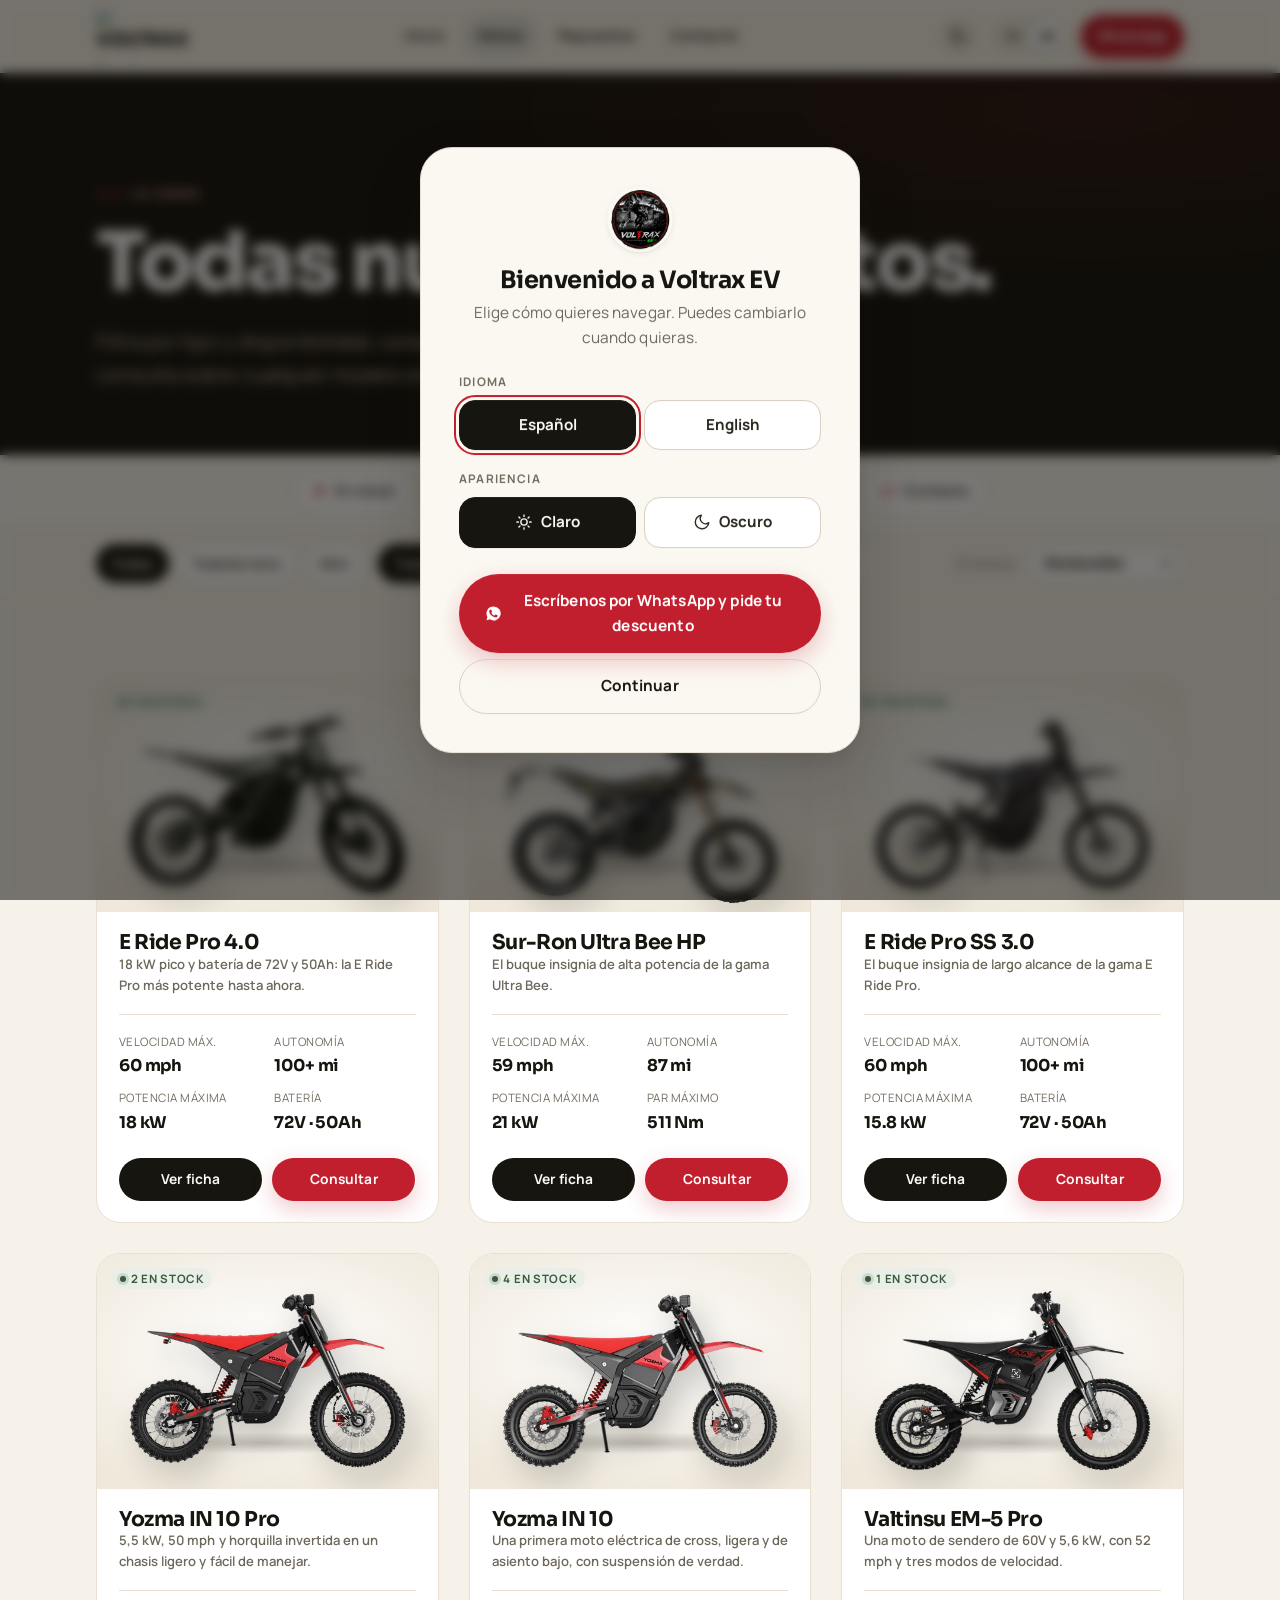
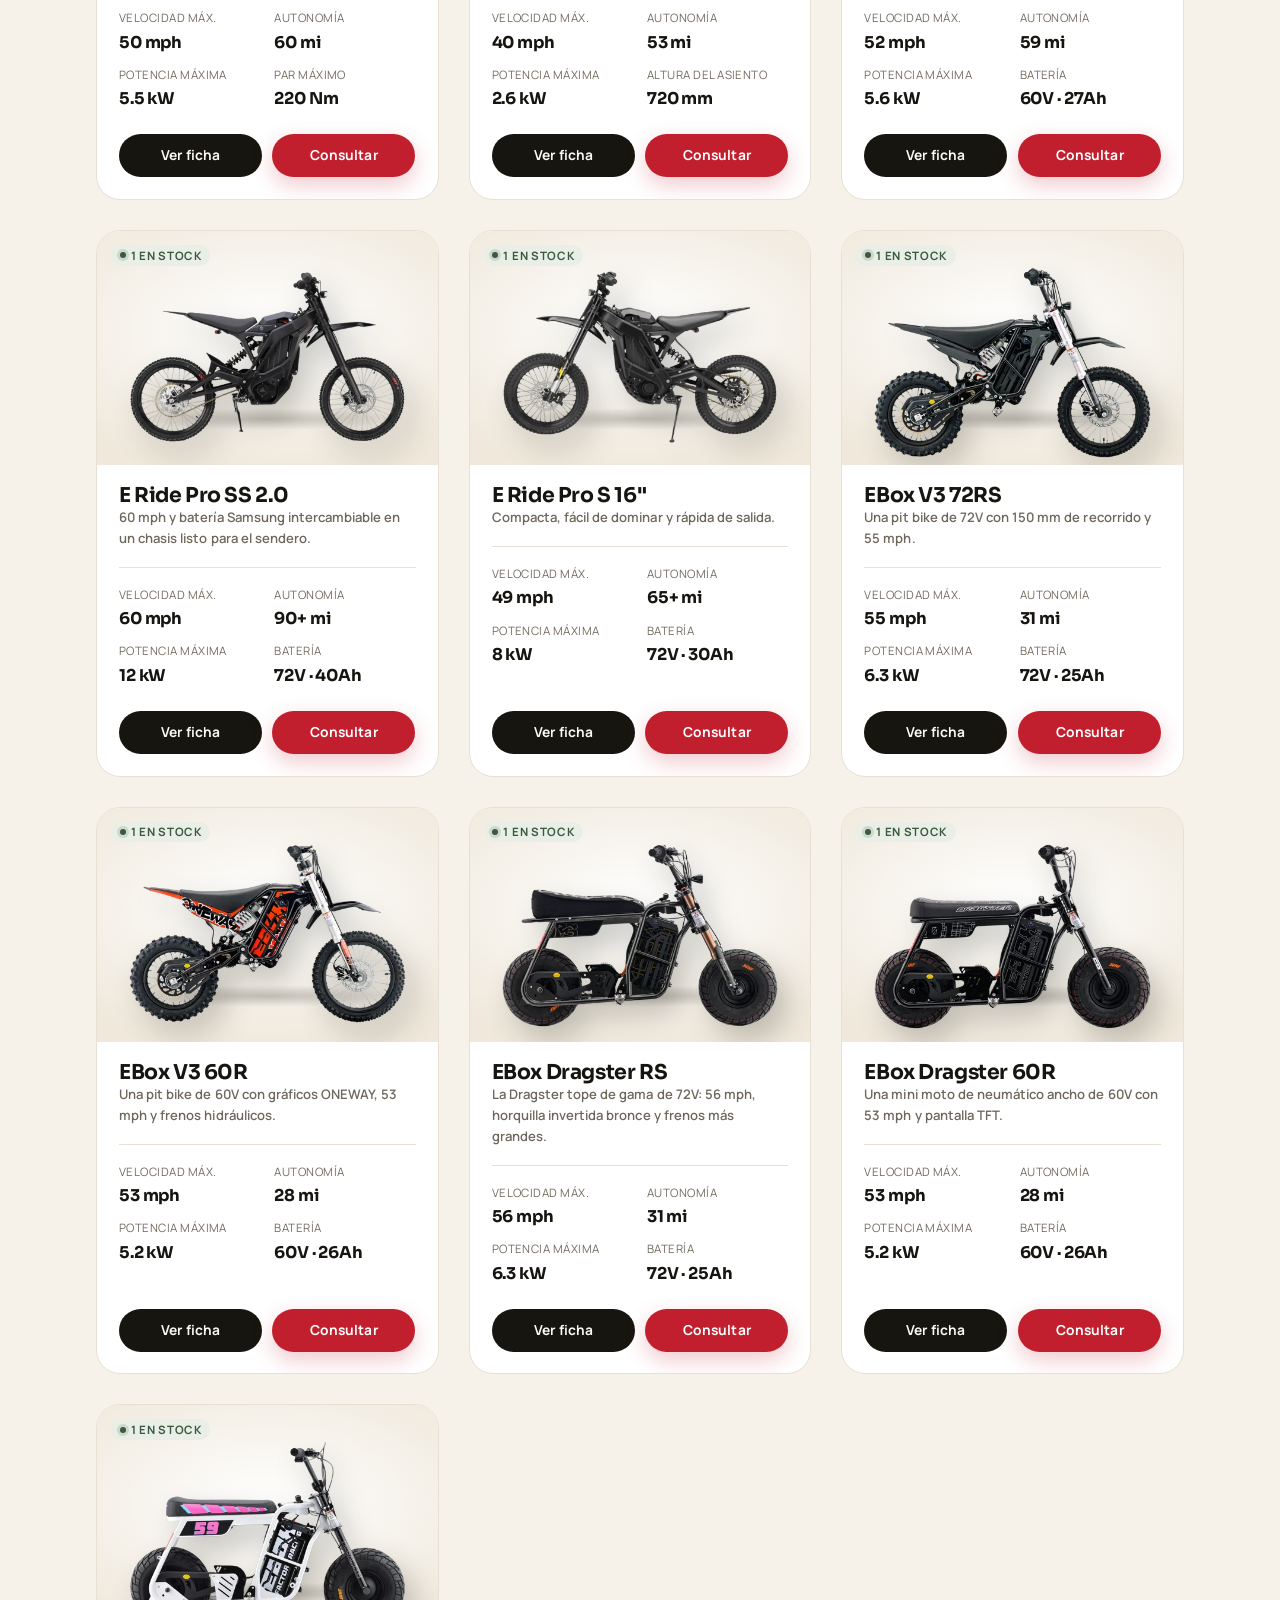
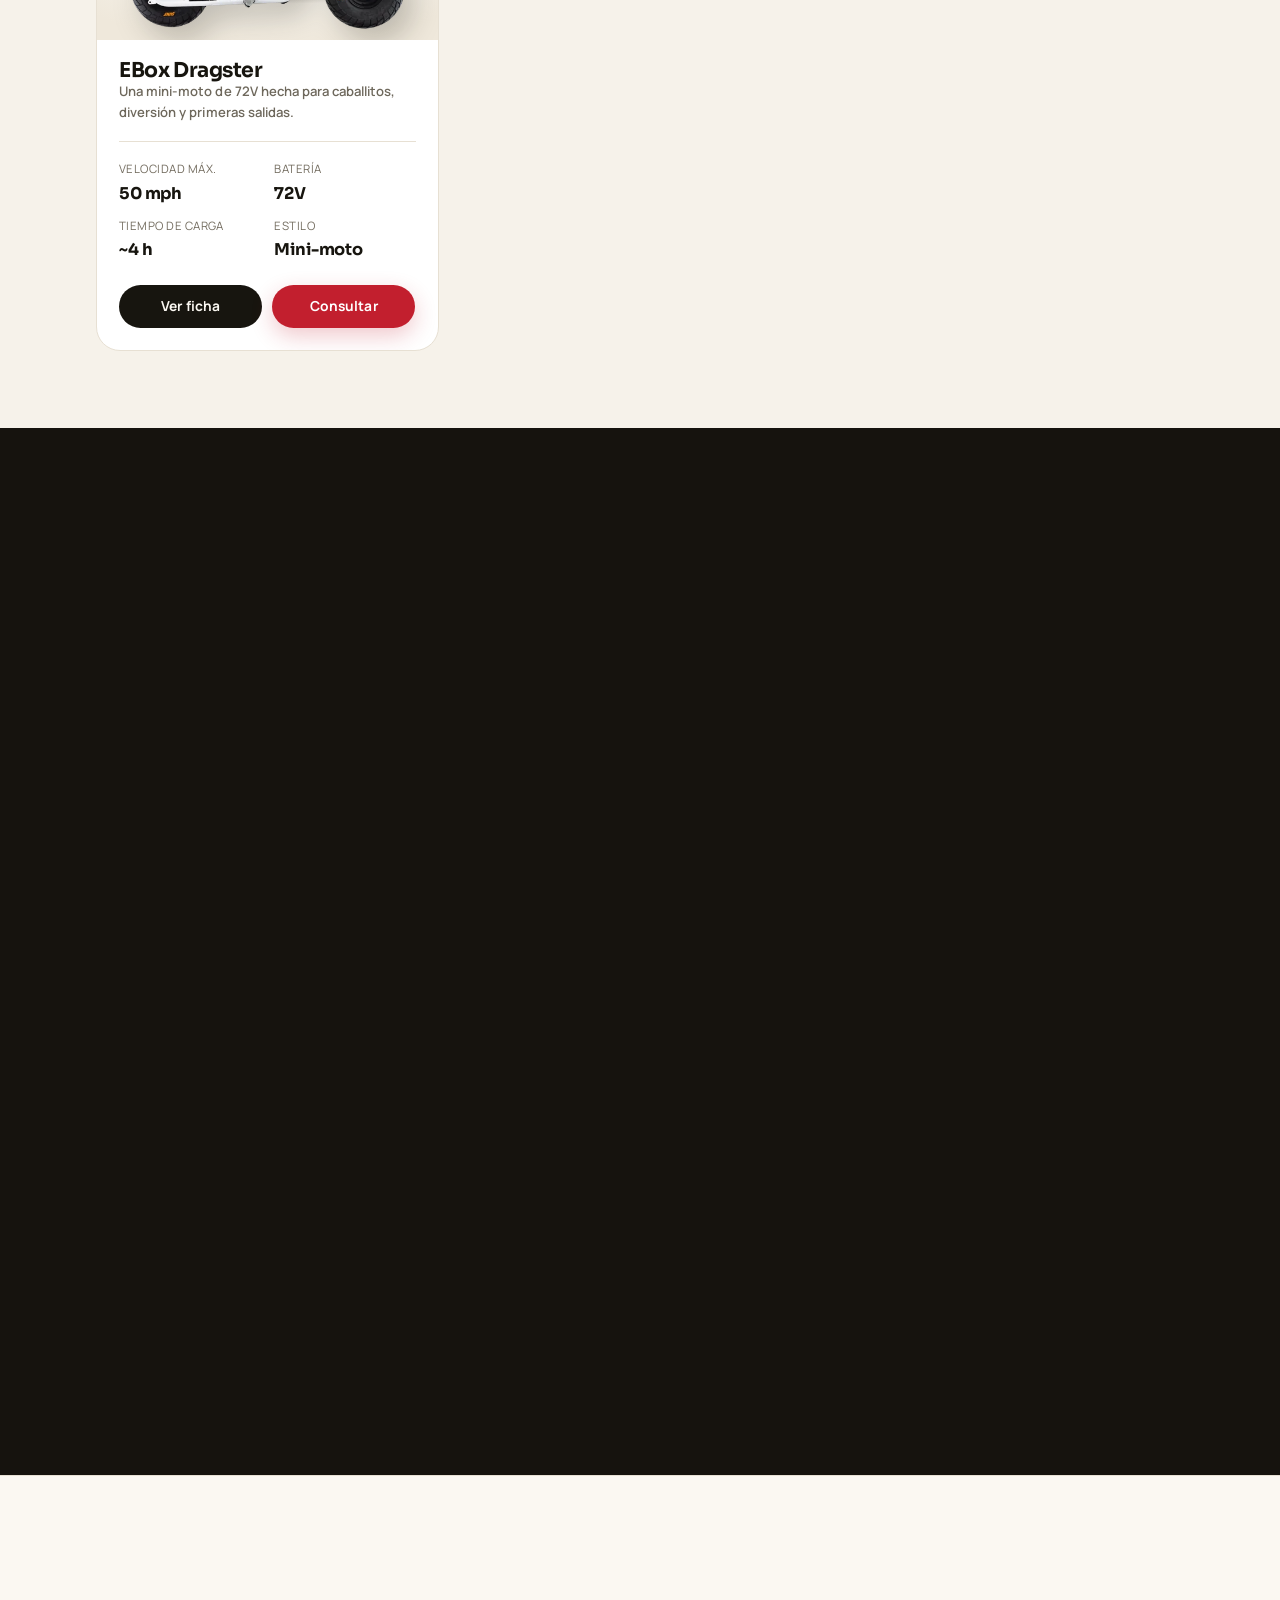
==== commit 334abd7f: "Fix color contrast with role tokens in both themes - --muted-2 darkened in light (#736C5F) and lifte" ====
--- a/bikes.html
+++ b/bikes.html
@@ -37,7 +37,7 @@
   <link rel="preconnect" href="https://fonts.googleapis.com">
   <link rel="preconnect" href="https://fonts.gstatic.com" crossorigin>
   <link href="https://fonts.googleapis.com/css2?family=Manrope:wght@400;500;600;700;800&family=Sora:wght@600;700;800&display=swap" rel="stylesheet">
-  <link rel="stylesheet" href="assets/css/styles.css?v=13">
+  <link rel="stylesheet" href="assets/css/styles.css?v=14">
   <script type="application/ld+json">
   {
     "@context": "https://schema.org",
@@ -272,8 +272,8 @@
     </div>
   </div>
 
-  <script src="assets/js/data.js?v=13"></script>
-  <script src="assets/js/i18n.js?v=13"></script>
-  <script src="assets/js/app.js?v=13"></script>
+  <script src="assets/js/data.js?v=14"></script>
+  <script src="assets/js/i18n.js?v=14"></script>
+  <script src="assets/js/app.js?v=14"></script>
 </body>
 </html>
--- a/assets/css/styles.css
+++ b/assets/css/styles.css
@@ -12,7 +12,7 @@
   --ink:          #17150F;
   --ink-soft:     #2A271F;
   --muted:        #6E685C;
-  --muted-2:      #948D7E;
+  --muted-2:      #736C5F;   /* small labels: ≥4.5:1 on cream + paper */
   --line:         #E7E0D3;
   --line-strong:  #D8CFBE;
 
@@ -26,9 +26,13 @@
   /* Brand accents (restrained, drawn from the Voltrax badge) */
   --red:          #C21F2E;
   --red-deep:     #A5182A;
+  --red-text:     #C21F2E;   /* red used as text/icon/focus on page surfaces */
   --forest:       #3A5A40;   /* in-stock / natural green, not neon */
   --forest-soft:  #E9EFE7;
   --sand:         #C9BCA3;
+  --gold:         #B8891F;   /* import / special order */
+  --gold-soft:    #F3ECDD;
+  --gold-text:    #7D6226;
   --danger:       #B3261E;   /* form errors */
 
   /* Product "stage" gradient (bike cards, parts, feature + modal media) */
@@ -73,12 +77,16 @@
   --ink:          #F3EFE6;
   --ink-soft:     #E4DDCE;
   --muted:        #A79E8D;
-  --muted-2:      #857D6E;
+  --muted-2:      #958D7D;
   --line:         #322C22;
   --line-strong:  #423B2E;
 
   --forest:       #7FB088;
   --forest-soft:  rgba(127,176,136,.14);
+  --red-text:     #EC5B60;   /* brand red lifted to ≥4.5:1 on dark surfaces */
+  --gold:         #C79A3A;
+  --gold-soft:    rgba(199,154,58,.16);
+  --gold-text:    #E7C889;
   --danger:       #F2A09A;
 
   --stage-a:      #241F17;
@@ -92,7 +100,6 @@
   --shadow-md: 0 6px 20px rgba(0,0,0,.45);
   --shadow-lg: 0 24px 60px rgba(0,0,0,.55);
 }
-:root[data-theme="dark"] .badge--import { background: rgba(199,154,58,.16); color: #E7C889; }
 /* smooth theme transition */
 body, .site-header, .bike-card, .part-card, .adv-card, .card-form, .field input,
 .field select, .field textarea, .chip, .filters, .marquee { transition: background-color .35s var(--ease), border-color .35s var(--ease), color .35s var(--ease); }
@@ -125,7 +132,10 @@
 a { color: inherit; text-decoration: none; }
 button { font: inherit; color: inherit; cursor: pointer; background: none; border: none; }
 ul { list-style: none; padding: 0; }
-:focus-visible { outline: 2.5px solid var(--red); outline-offset: 3px; border-radius: 4px; }
+:focus-visible { outline: 2.5px solid var(--red-text); outline-offset: 3px; border-radius: 4px; }
+::selection { background: color-mix(in srgb, var(--red) 22%, transparent); color: var(--ink); }
+input, textarea { caret-color: var(--red-text); }
+::placeholder { color: var(--muted); opacity: 1; }
 
 /* ---------------------------------------------------------------- headings */
 h1, h2, h3, h4 { font-family: var(--font-display); font-weight: 700; line-height: 1.06; letter-spacing: -.02em; color: var(--ink); }
@@ -136,7 +146,7 @@
 .eyebrow {
   font-family: var(--font-body);
   font-weight: 700; font-size: .78rem; letter-spacing: .18em; text-transform: uppercase;
-  color: var(--red); display: inline-flex; align-items: center; gap: .55rem;
+  color: var(--red-text); display: inline-flex; align-items: center; gap: .55rem;
 }
 .eyebrow::before { content: ""; width: 26px; height: 2px; background: var(--red); border-radius: 2px; }
 .lead { font-size: clamp(1.05rem, 1.6vw, 1.28rem); color: var(--muted); max-width: 60ch; }
@@ -178,7 +188,7 @@
 
 .link-arrow { display: inline-flex; align-items: center; gap: .5em; font-weight: 700; color: var(--ink); transition: gap .3s var(--ease), color .3s; }
 .link-arrow svg { width: 1em; height: 1em; transition: transform .3s var(--ease); }
-.link-arrow:hover { color: var(--red); }
+.link-arrow:hover { color: var(--red-text); }
 .link-arrow:hover svg { transform: translateX(4px); }
 
 /* ------------------------------------------------------------------- chips */
@@ -189,8 +199,8 @@
 }
 .badge--stock { background: var(--forest-soft); color: var(--forest); }
 .badge--stock .dot { width: 6px; height: 6px; border-radius: 50%; background: var(--forest); box-shadow: 0 0 0 3px rgba(58,90,64,.16); }
-.badge--import { background: #F3ECDD; color: #8A6D2E; }
-.badge--import .dot { width: 6px; height: 6px; border-radius: 50%; background: #B8891F; }
+.badge--import { background: var(--gold-soft); color: var(--gold-text); }
+.badge--import .dot { width: 6px; height: 6px; border-radius: 50%; background: var(--gold); }
 .badge--out { background: var(--overlay-2); color: var(--muted); }
 .badge--out .dot { width: 6px; height: 6px; border-radius: 50%; background: var(--muted-2); }
 .badge--soft { background: var(--overlay); color: var(--muted); }
@@ -209,7 +219,7 @@
 .brand { display: inline-flex; align-items: center; gap: .7rem; font-family: var(--font-display); font-weight: 800; letter-spacing: -.01em; font-size: 1.18rem; }
 .brand img { width: 40px; height: 40px; border-radius: 50%; box-shadow: var(--shadow-sm); }
 .brand b { font-weight: 800; }
-.brand span { color: var(--red); }
+.brand span { color: var(--red-text); }
 /* header wordmark: image-only lockup — fluid width, ratio locked, never overflows */
 .brand--mark { gap: 0; flex: 0 1 auto; min-width: 0; width: clamp(80px, 10.8vw, 108px); }
 .brand--mark img {
@@ -228,7 +238,8 @@
 .nav-right { display: flex; align-items: center; gap: 12px; }
 
 .lang-toggle { display: inline-flex; background: var(--overlay); border-radius: var(--r-pill); padding: 3px; border: 1px solid var(--line); }
-.lang-toggle button { padding: .3rem .62rem; border-radius: var(--r-pill); font-weight: 700; font-size: .8rem; color: var(--muted); transition: color .25s, background-color .25s; }
+.lang-toggle button { padding: .3rem .62rem; border-radius: var(--r-pill); font-weight: 700; font-size: .8rem; color: color-mix(in srgb, var(--muted) 82%, var(--ink)); transition: color .25s, background-color .25s; }
+.lang-toggle button:hover { color: var(--ink); }
 .lang-toggle button[aria-pressed="true"] { background: var(--paper); color: var(--ink); box-shadow: var(--shadow-sm); }
 
 .nav-mobile { display: none; }
@@ -294,7 +305,7 @@
 .bike-card__img { position: relative; z-index: 2; width: 100%; height: 100%; object-fit: contain; filter: drop-shadow(10px 14px 14px rgba(20,16,10,.22)); transition: transform .55s var(--ease); }
 .bike-card:hover .bike-card__img { transform: scale(1.045) rotate(-.4deg); }
 .bike-card__badges { position: absolute; z-index: 3; top: 14px; left: 14px; display: flex; gap: 8px; }
-.bike-card__brand { position: absolute; z-index: 3; top: 16px; right: 16px; font-size: .72rem; font-weight: 700; letter-spacing: .1em; text-transform: uppercase; color: var(--muted-2); }
+.bike-card__brand { position: absolute; z-index: 3; top: 16px; right: 16px; font-size: .72rem; font-weight: 700; letter-spacing: .1em; text-transform: uppercase; color: var(--muted); }
 .bike-card__body { padding: 20px 22px 22px; display: flex; flex-direction: column; flex: 1; }
 .bike-card__title { display: flex; align-items: baseline; justify-content: space-between; gap: 12px; }
 .bike-card h3 { font-size: 1.28rem; }
@@ -357,7 +368,7 @@
 .contact-item .ico svg { width: 20px; height: 20px; }
 .contact-item .k { font-size: .78rem; text-transform: uppercase; letter-spacing: .08em; color: var(--muted-2); }
 .contact-item a, .contact-item p { font-weight: 600; font-size: 1.02rem; }
-.contact-item a:hover { color: var(--red); }
+.contact-item a:hover { color: var(--red-text); }
 
 .card-form { background: var(--paper); border: 1px solid var(--line); border-radius: var(--r-xl); padding: clamp(24px, 3vw, 38px); box-shadow: var(--shadow-md); }
 .field { margin-bottom: 16px; }
@@ -450,7 +461,7 @@
 .part-card__img img { max-width: 100%; max-height: 100%; width: auto; height: auto; object-fit: contain; transition: transform .5s var(--ease); }
 .part-card:hover .part-card__img img { transform: scale(1.05); }
 .part-card__body { padding: 18px 20px 20px; display: flex; flex-direction: column; gap: 4px; flex: 1; }
-.part-card__brand { font-size: .72rem; letter-spacing: .1em; text-transform: uppercase; color: var(--red); font-weight: 700; }
+.part-card__brand { font-size: .72rem; letter-spacing: .1em; text-transform: uppercase; color: var(--red-text); font-weight: 700; }
 .part-card h3 { font-size: 1.06rem; }
 .part-card p { font-size: .9rem; color: var(--muted); margin-top: 2px; flex: 1; }
 .part-card .btn { margin-top: 14px; }
@@ -531,9 +542,9 @@
   border: 0; cursor: pointer;
 }
 .part-card__open::after { content: ""; position: absolute; inset: 0; z-index: 1; border-radius: var(--r-lg); }
-.part-card__open:focus-visible::after { outline: 2.5px solid var(--red); outline-offset: -3px; }
+.part-card__open:focus-visible::after { outline: 2.5px solid var(--red-text); outline-offset: -3px; }
 .part-card__open:focus-visible { outline: none; }
-.part-card:hover .part-card__open { color: var(--red); }
+.part-card:hover .part-card__open { color: var(--red-text); }
 /* the WhatsApp button must stay above the stretched overlay */
 .part-card__wa { position: relative; z-index: 2; }
 
@@ -607,7 +618,7 @@
   transition: border-color .25s var(--ease), transform .25s var(--ease),
               box-shadow .25s var(--ease), color .25s var(--ease);
 }
-.qbtn svg { width: 17px; height: 17px; color: var(--red); flex: none; }
+.qbtn svg { width: 17px; height: 17px; color: var(--red-text); flex: none; }
 .qbtn:hover { border-color: var(--ink); color: var(--ink); transform: translateY(-2px); box-shadow: var(--shadow-sm); }
 @media (min-width: 760px) { .quicknav__inner { justify-content: center; flex-wrap: wrap; } }
 
@@ -623,7 +634,7 @@
   70%  { box-shadow: 0 0 0 11px rgba(194,31,46,0); }
   100% { box-shadow: 0 0 0 0 rgba(194,31,46,0); }
 }
-.is-hinted { animation: hintPulse 1.4s var(--ease) 2; border-color: var(--red); }
+.is-hinted { animation: hintPulse 1.4s var(--ease) 2; border-color: var(--red-text); }
 @media (prefers-reduced-motion: reduce) { .is-hinted { animation: none; } }
 
 /* ============================================================ theme toggle */
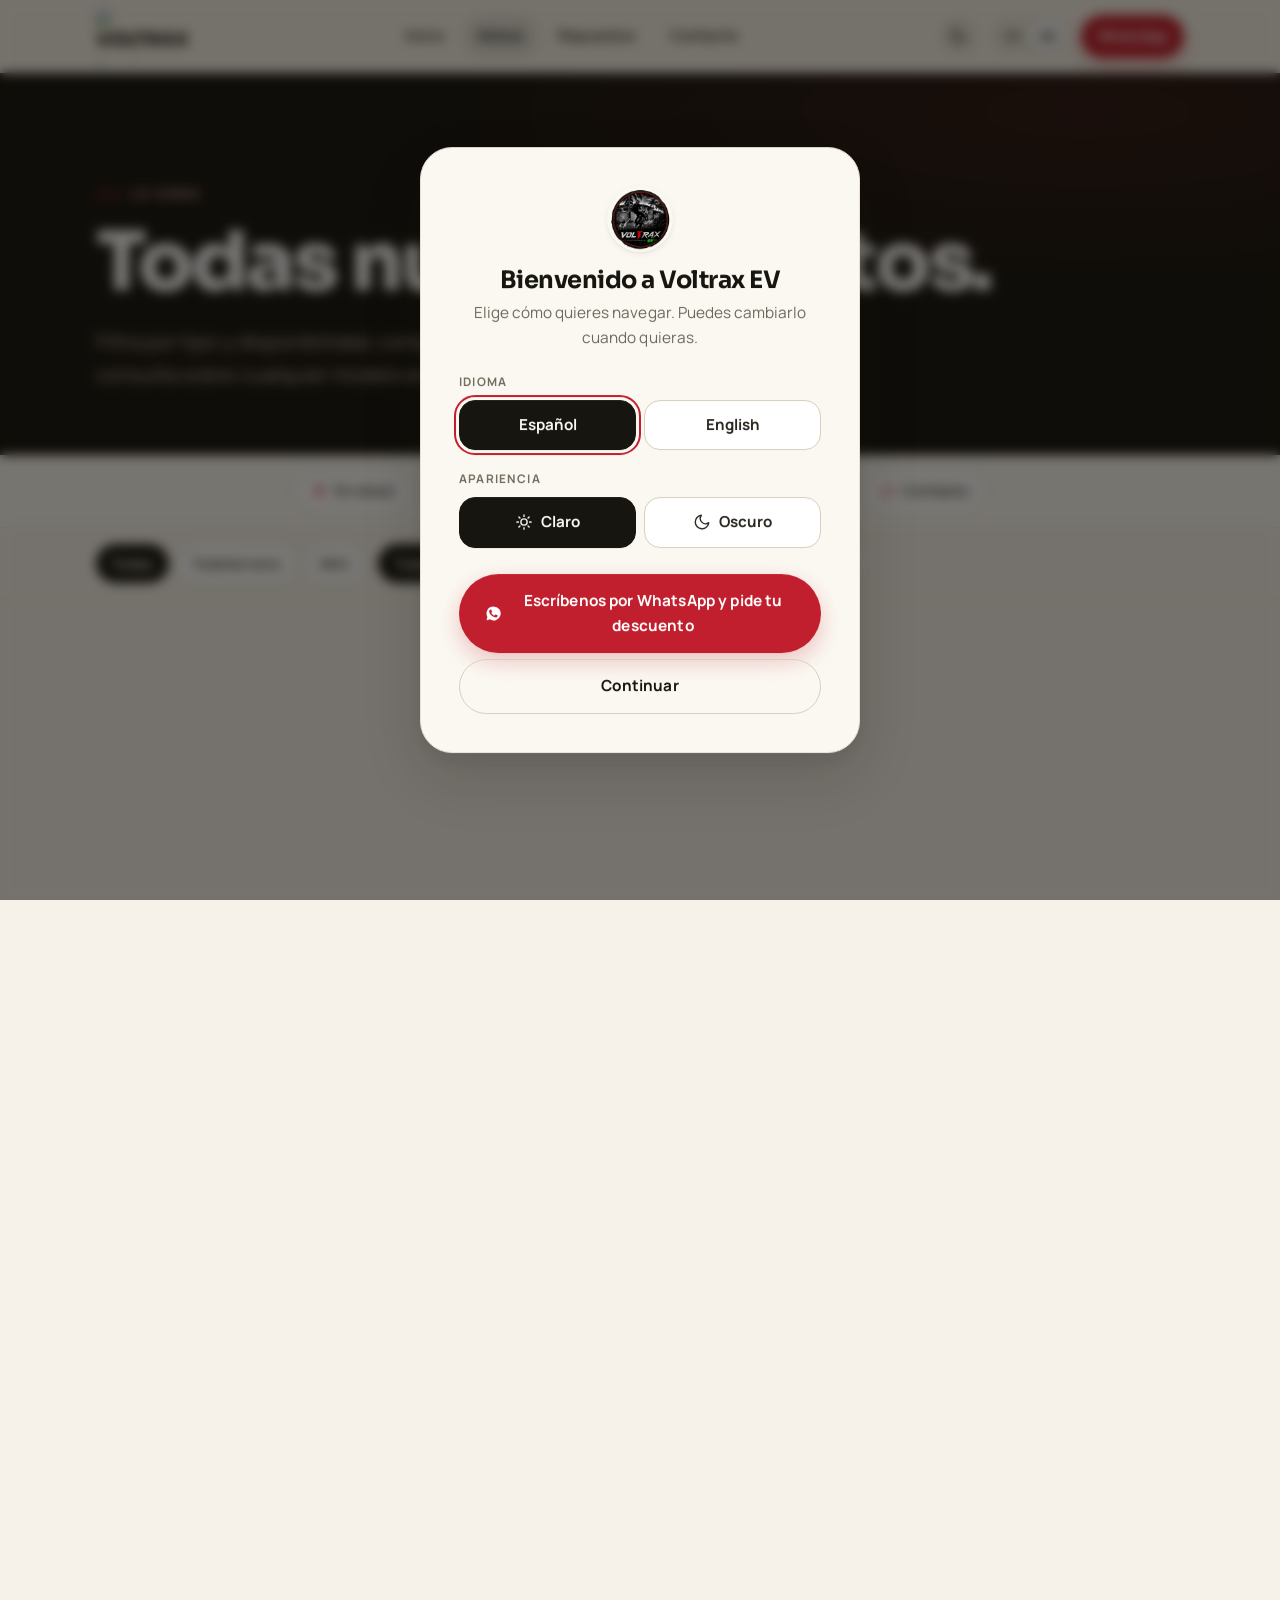
==== commit 01a05414: "Adapt layout and controls for phones, tablets and touch - Bikes filter bar holds only the chips, in " ====
--- a/bikes.html
+++ b/bikes.html
@@ -37,7 +37,7 @@
   <link rel="preconnect" href="https://fonts.googleapis.com">
   <link rel="preconnect" href="https://fonts.gstatic.com" crossorigin>
   <link href="https://fonts.googleapis.com/css2?family=Manrope:wght@400;500;600;700;800&family=Sora:wght@600;700;800&display=swap" rel="stylesheet">
-  <link rel="stylesheet" href="assets/css/styles.css?v=14">
+  <link rel="stylesheet" href="assets/css/styles.css?v=15">
   <script type="application/ld+json">
   {
     "@context": "https://schema.org",
@@ -138,23 +138,24 @@
           <button class="chip" data-avail="import" aria-pressed="false" data-i18n="filters.import">Importación</button>
           <button class="chip" data-avail="out-of-stock" aria-pressed="false" data-i18n="filters.outOfStock">Agotado</button>
         </div>
-        <div class="filters__spacer"></div>
-        <span class="result-count" id="resultCount"></span>
-        <div class="select-wrap">
-          <label class="sr-only" for="sortSelect" data-i18n="filters.sortLabel">Ordenar</label>
-          <select id="sortSelect">
-            <option value="featured" data-i18n="sort.featured">Destacadas</option>
-            <option value="top" data-i18n="sort.speed">Velocidad máx.</option>
-            <option value="range" data-i18n="sort.range">Autonomía</option>
-            <option value="power" data-i18n="sort.power">Potencia</option>
-          </select>
-        </div>
       </div>
     </div>
 
     <section class="section section--tight" id="lineup" aria-labelledby="lineupHeading">
       <div class="container">
         <h2 id="lineupHeading" class="sr-only" data-i18n="feat.title">Llévatela esta semana.</h2>
+        <div class="lineup-bar">
+          <p class="result-count" id="resultCount" aria-live="polite"></p>
+          <div class="select-wrap">
+            <label class="sr-only" for="sortSelect" data-i18n="filters.sortLabel">Ordenar</label>
+            <select id="sortSelect">
+              <option value="featured" data-i18n="sort.featured">Destacadas</option>
+              <option value="top" data-i18n="sort.speed">Velocidad máx.</option>
+              <option value="range" data-i18n="sort.range">Autonomía</option>
+              <option value="power" data-i18n="sort.power">Potencia</option>
+            </select>
+          </div>
+        </div>
         <div class="grid grid--bikes" id="bikeGrid"></div>
       </div>
     </section>
@@ -272,8 +273,8 @@
     </div>
   </div>
 
-  <script src="assets/js/data.js?v=14"></script>
-  <script src="assets/js/i18n.js?v=14"></script>
-  <script src="assets/js/app.js?v=14"></script>
+  <script src="assets/js/data.js?v=15"></script>
+  <script src="assets/js/i18n.js?v=15"></script>
+  <script src="assets/js/app.js?v=15"></script>
 </body>
 </html>
--- a/assets/css/styles.css
+++ b/assets/css/styles.css
@@ -368,6 +368,7 @@
 .contact-item .ico svg { width: 20px; height: 20px; }
 .contact-item .k { font-size: .78rem; text-transform: uppercase; letter-spacing: .08em; color: var(--muted-2); }
 .contact-item a, .contact-item p { font-weight: 600; font-size: 1.02rem; }
+.contact-item a:not(.link-arrow) { display: block; width: fit-content; }
 .contact-item a:hover { color: var(--red-text); }
 
 .card-form { background: var(--paper); border: 1px solid var(--line); border-radius: var(--r-xl); padding: clamp(24px, 3vw, 38px); box-shadow: var(--shadow-md); }
@@ -414,11 +415,14 @@
 .chip { padding: .5em 1em; border-radius: var(--r-pill); border: 1.5px solid var(--line-strong); font-weight: 600; font-size: .9rem; color: var(--ink-soft); background: var(--paper); transition: all .25s var(--ease); }
 .chip:hover { border-color: var(--ink); }
 .chip[aria-pressed="true"] { background: var(--ink); color: var(--cream-2); border-color: var(--ink); }
-.filters__spacer { flex: 1; }
 .select-wrap { position: relative; }
 .select-wrap select { appearance: none; padding: .58em 2.4em .58em 1em; border-radius: var(--r-pill); border: 1.5px solid var(--line-strong); background: var(--paper); color: var(--ink); font-weight: 600; font-size: .9rem; cursor: pointer; }
 .select-wrap::after { content: ""; position: absolute; right: 14px; top: 50%; width: 8px; height: 8px; border-right: 2px solid var(--muted); border-bottom: 2px solid var(--muted); transform: translateY(-70%) rotate(45deg); pointer-events: none; }
 .result-count { font-size: .9rem; color: var(--muted); }
+/* count + sort sit above the grid, outside the sticky bar */
+.lineup-bar { display: flex; align-items: center; justify-content: space-between; gap: 16px;
+  margin-bottom: clamp(18px, 2.4vw, 28px); }
+#lineup { padding-top: clamp(22px, 3vw, 36px); }
 .empty-state { text-align: center; padding: 60px 20px; color: var(--muted); }
 
 /* ===================================================== spec table (detail) */
@@ -434,7 +438,7 @@
 .modal.is-open .modal__scrim { opacity: 1; }
 .modal__panel {
   position: absolute; top: 50%; left: 50%; transform: translate(-50%, -46%); opacity: 0;
-  width: min(960px, 94vw); max-height: 90vh; overflow: auto; background: var(--cream-2);
+  width: min(960px, 94vw); max-height: 90vh; max-height: 90dvh; overflow: auto; background: var(--cream-2);
   border-radius: var(--r-xl); box-shadow: var(--shadow-lg); transition: transform .4s var(--ease), opacity .3s;
 }
 .modal.is-open .modal__panel { transform: translate(-50%, -50%); opacity: 1; }
@@ -688,3 +692,75 @@
 @media (prefers-reduced-motion: reduce) {
   .onboard.is-open .onboard__card, .onboard.is-open .onboard__scrim { animation: none; }
 }
+
+/* ================================================= phones, tablets, touch */
+/* filter chips: one swipeable row instead of wrapped rows (hamburger range) */
+@media (max-width: 900px) {
+  .filters { padding-block: 10px; }
+  .filters__inner {
+    flex-wrap: nowrap; gap: 10px; overflow-x: auto; overscroll-behavior-x: contain;
+    scrollbar-width: none;
+    /* alpha mask only (not a color): fades chips into the gutters */
+    -webkit-mask-image: linear-gradient(90deg, transparent, #000 12px, #000 calc(100% - 20px), transparent);
+            mask-image: linear-gradient(90deg, transparent, #000 12px, #000 calc(100% - 20px), transparent);
+  }
+  .filters__inner::-webkit-scrollbar { display: none; }
+  .chip-group { flex: none; flex-wrap: nowrap; }
+  .chip-group + .chip-group { padding-left: 10px; border-left: 1px solid var(--line-strong); }
+  .chip { flex: none; white-space: nowrap; }
+}
+/* short landscape phones: header alone is enough chrome to keep pinned */
+@media (orientation: landscape) and (max-height: 540px) {
+  .filters { position: static; }
+}
+@media (max-width: 380px) {
+  .nav { gap: 12px; }
+  .nav-right { gap: 6px; }
+}
+
+/* touch: every control reaches 44px; inputs stay ≥16px so iOS doesn't zoom */
+@media (pointer: coarse) {
+  .chip, .qbtn, .btn--sm, .select-wrap select, .link-arrow,
+  .contact-item a:not(.link-arrow) { min-height: 44px; }
+  .chip, .select-wrap select { font-size: 1rem; }
+  .contact-item a:not(.link-arrow) { display: flex; align-items: center; }
+  .lang-toggle { padding: 2px; }
+  .lang-toggle button { min-width: 44px; min-height: 40px; }
+  .theme-toggle, .modal__close, .socials a { width: 44px; height: 44px; }
+  .brand--mark, .footer-brand .brand { min-height: 44px; display: inline-flex; align-items: center; }
+  .footer-col a { min-height: 44px; display: flex; align-items: center; padding-block: 0; }
+}
+
+/* no hover on touch: lifts and zooms would stick after a tap, so press instead */
+@media (hover: none) {
+  .btn:hover, .qbtn:hover, .bike-card:hover, .adv-card:hover, .part-card:hover,
+  .socials a:hover, .pthumb:hover, .theme-toggle:hover, .modal__close:hover,
+  .brand--mark:hover img, .bike-card:hover .bike-card__img,
+  .part-card:hover .part-card__img img, .shot:hover img { transform: none; }
+  .bike-card:hover, .adv-card:hover, .part-card:hover { box-shadow: none; }
+  .btn:active, .qbtn:active, .chip:active, .seg button:active { transform: scale(.97); transition-duration: .1s; }
+  .bike-card:active, .part-card:active { transform: scale(.99); }
+}
+
+/* landscape phone: photo beside the specs instead of a full screen above them */
+@media (max-width: 900px) and (orientation: landscape) and (max-height: 540px) {
+  .modal__panel { width: 96vw; max-height: 94vh; max-height: 94dvh; }
+  .modal__grid, .modal--part .modal__grid { grid-template-columns: 1fr 1fr; }
+  .modal__media, .modal--part .modal__media { aspect-ratio: auto; min-height: 0; align-self: start;
+    position: sticky; top: 0; height: 94vh; height: 94dvh; }
+}
+
+/* WhatsApp within thumb reach on phones and tablets (the primary sales channel) */
+.wa-fab { display: none; }
+@media (max-width: 900px) {
+  .wa-fab {
+    display: inline-flex; position: fixed; z-index: 80;
+    right: max(16px, env(safe-area-inset-right)); bottom: max(16px, env(safe-area-inset-bottom));
+    min-height: 50px; padding: 0 20px 0 16px; box-shadow: var(--shadow-lg);
+    opacity: 0; visibility: hidden; transform: translateY(24px) scale(.96);
+    transition: opacity .3s var(--ease), transform .4s var(--ease), visibility 0s linear .4s;
+  }
+  .wa-fab svg { width: 1.3em; height: 1.3em; }
+  .wa-fab.is-shown { opacity: 1; visibility: visible; transform: none; transition-delay: 0s; }
+  body.nav-open .wa-fab { opacity: 0; visibility: hidden; }
+}
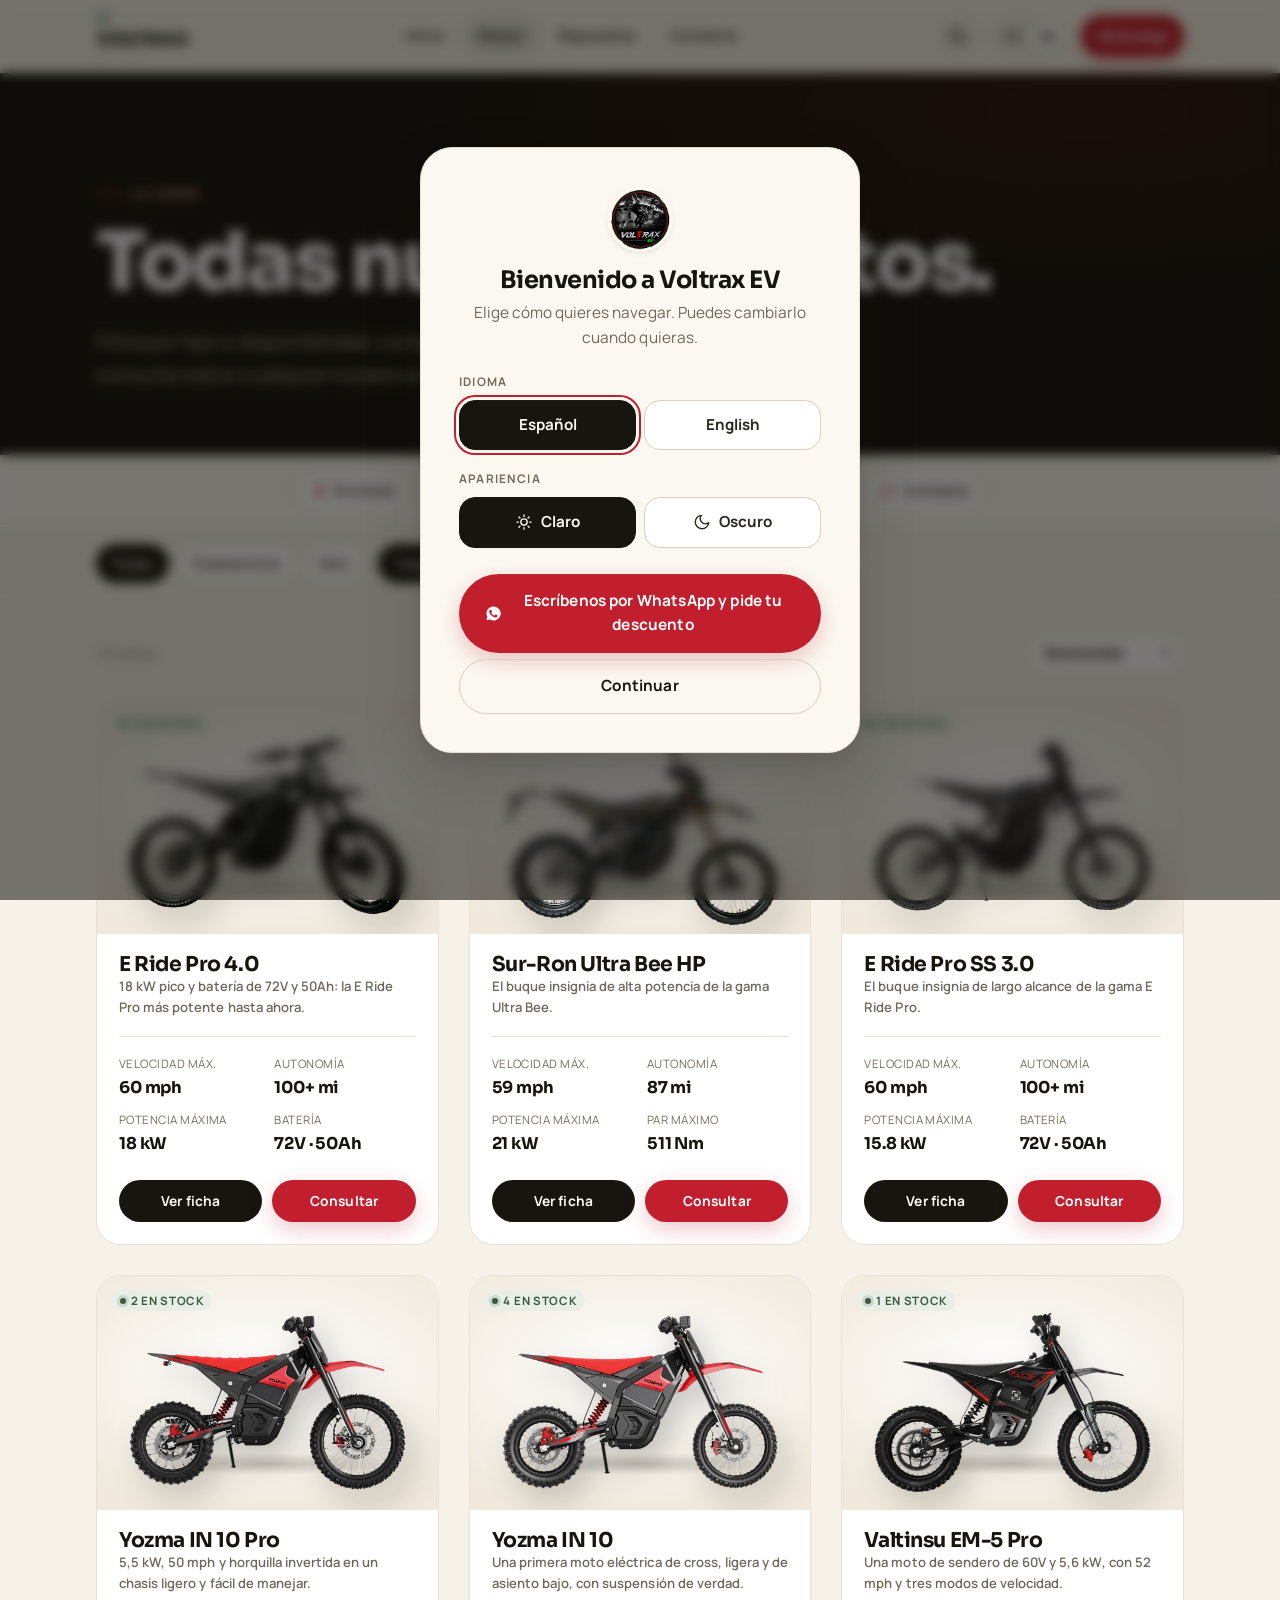
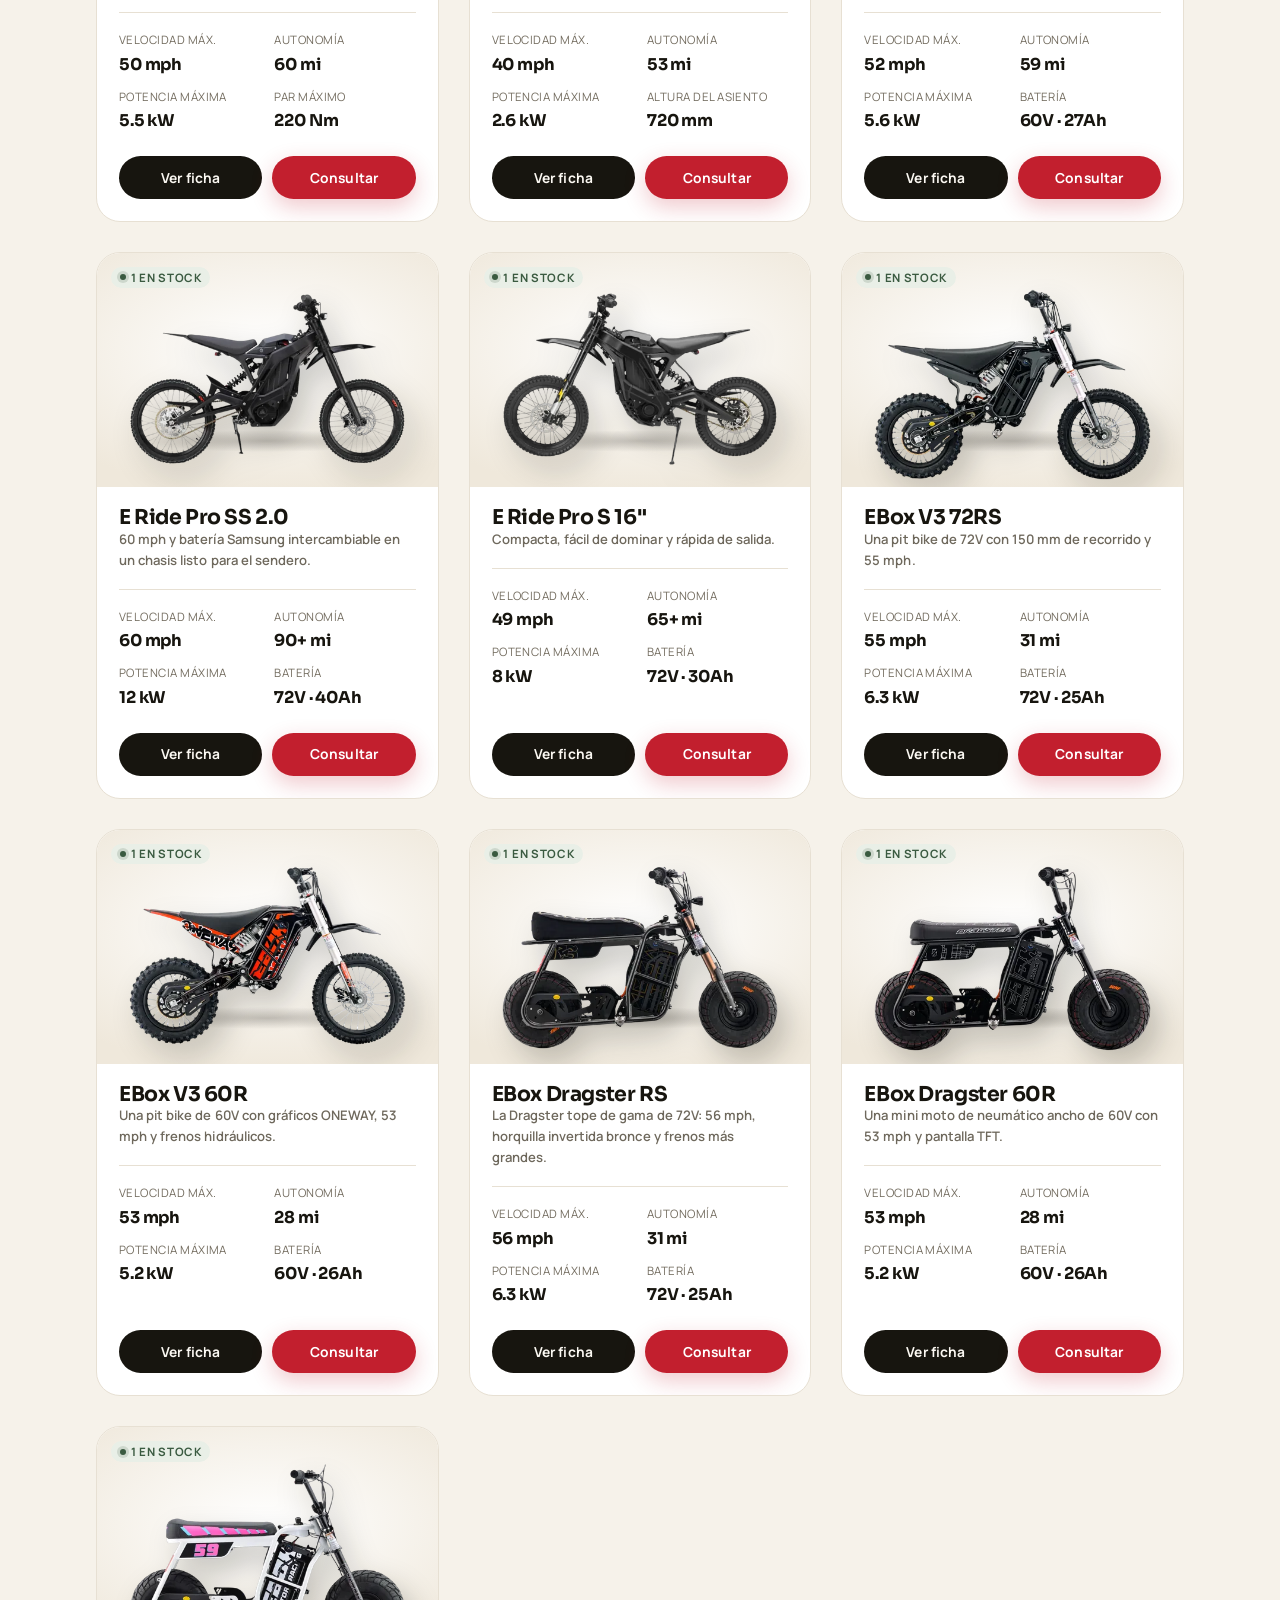
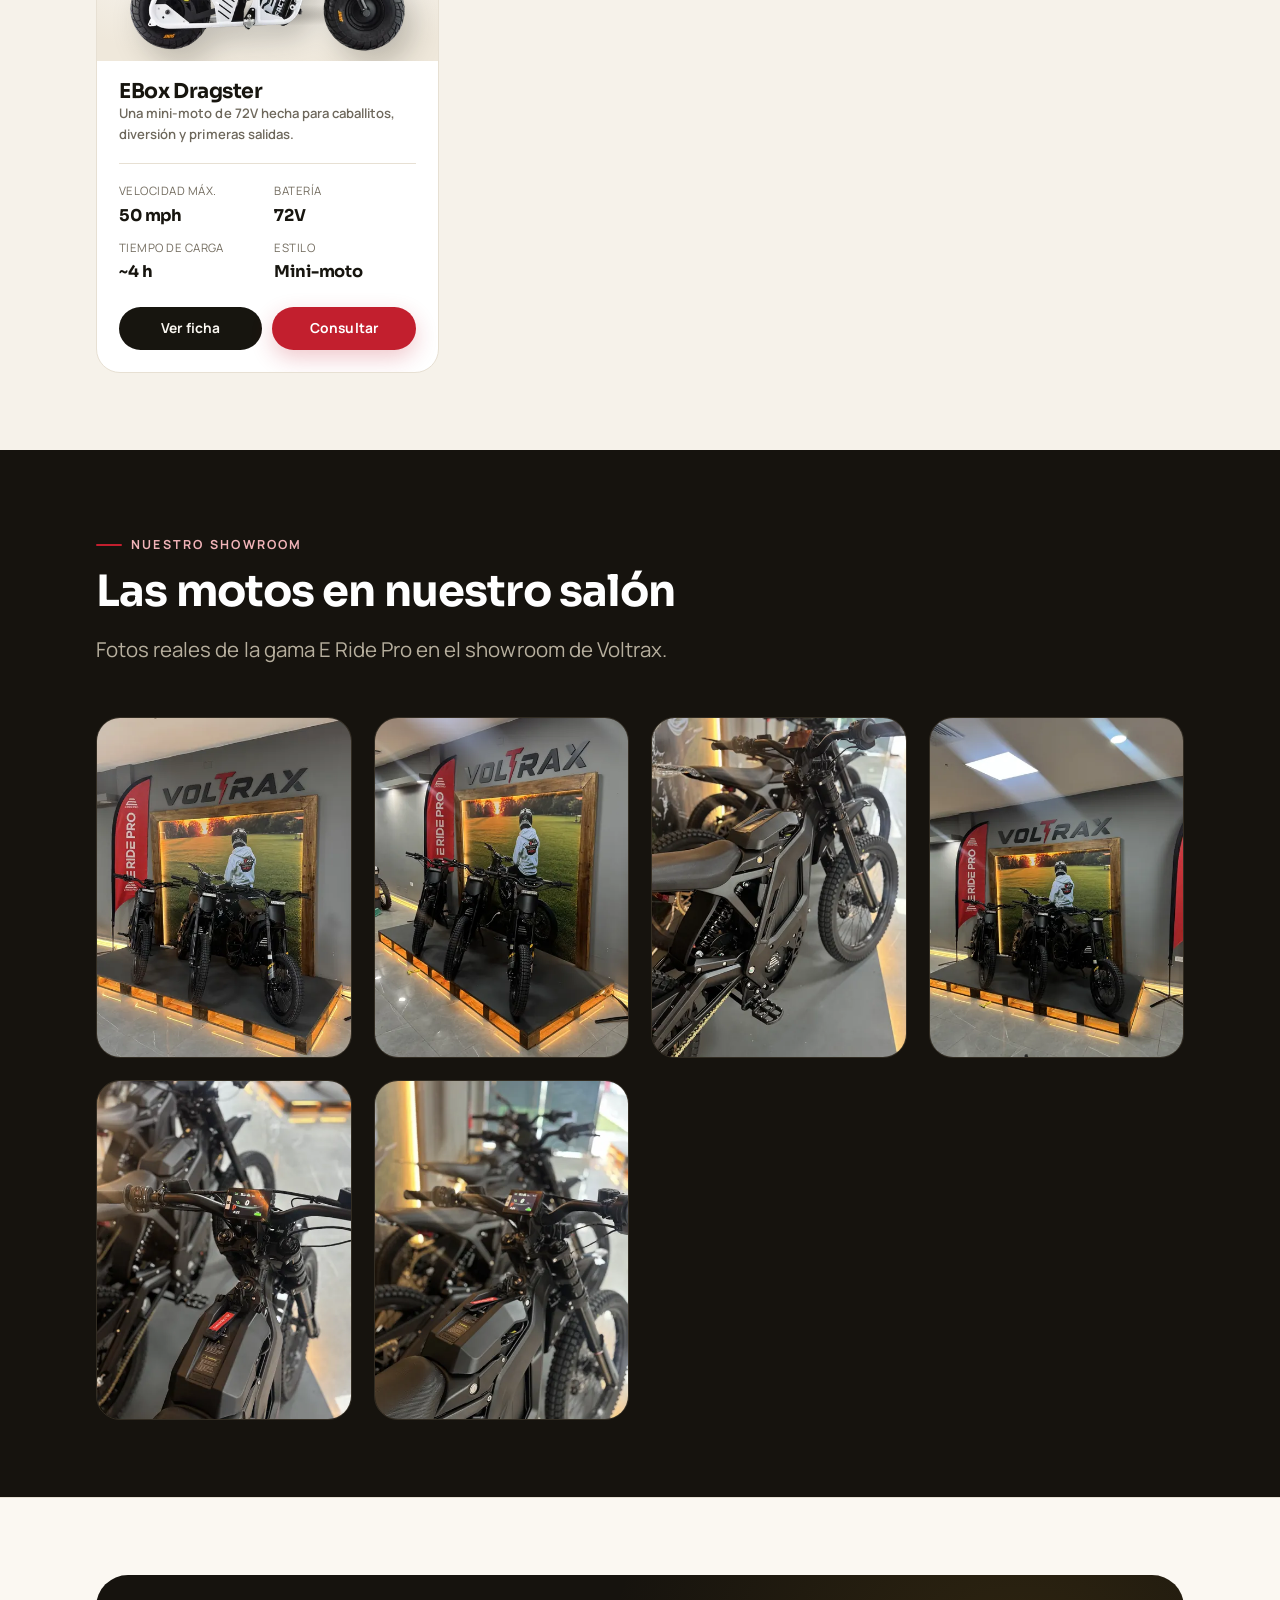
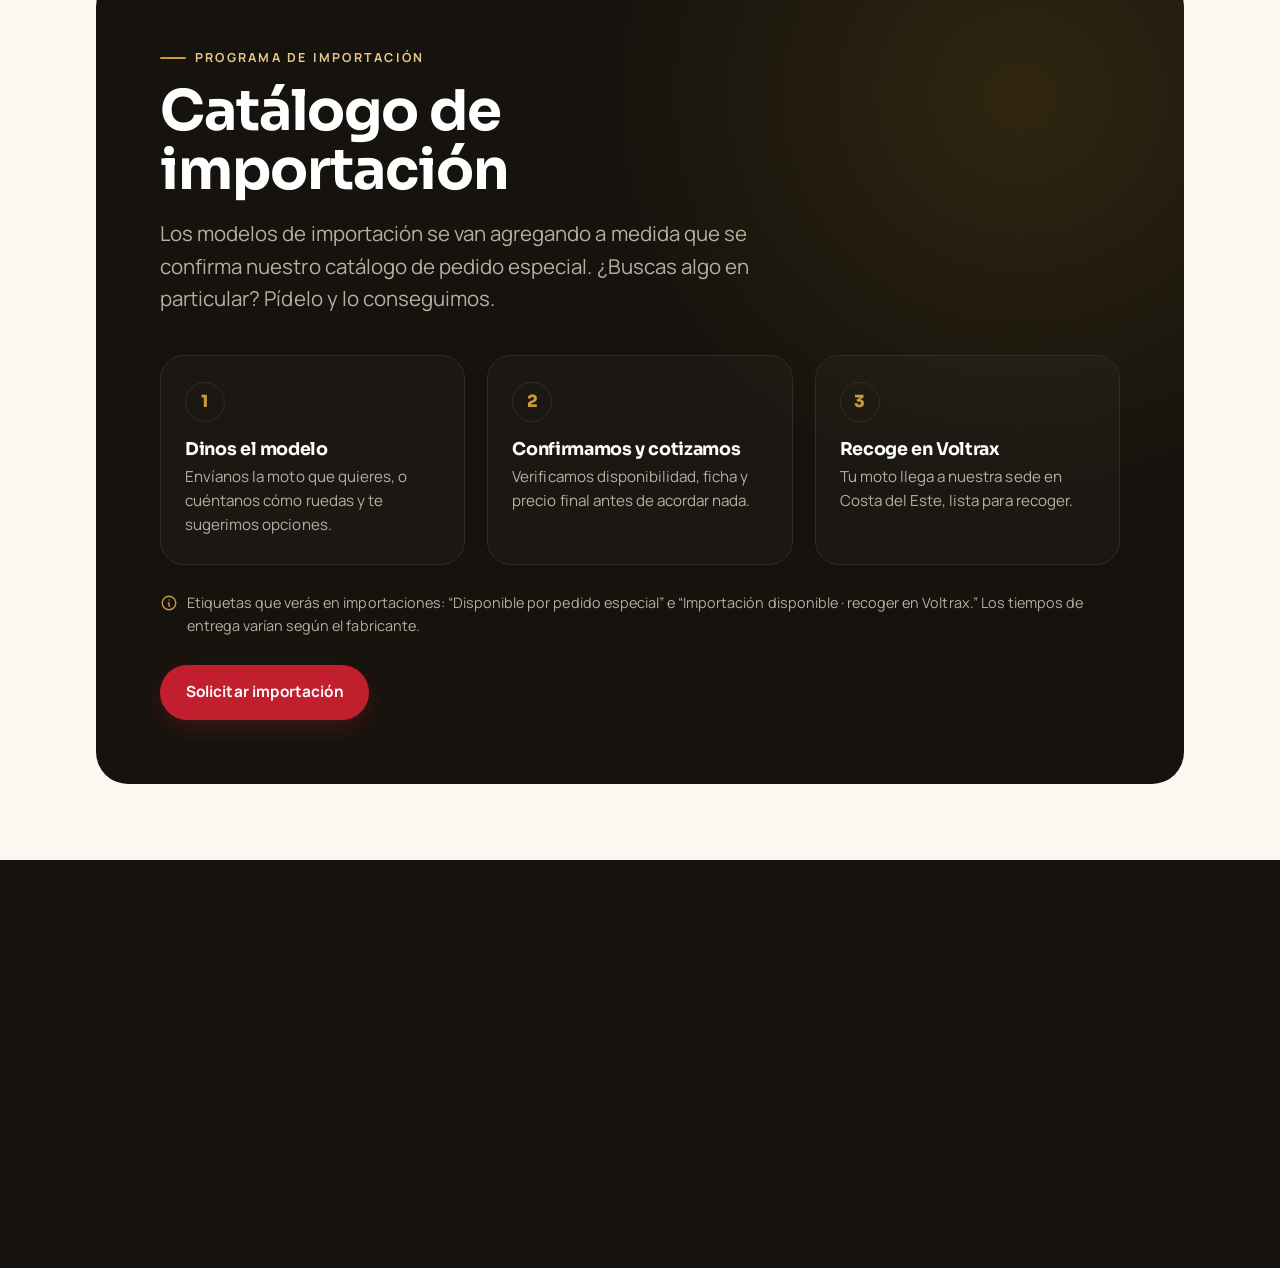
==== commit 3b27110f: "Optimize fonts, hero image, anchors and LCP on slow networks Measured on a throttled mobile profile " ====
--- a/bikes.html
+++ b/bikes.html
@@ -34,10 +34,7 @@
   <link rel="icon" href="assets/img/brand/favicon-32.png" sizes="32x32">
   <link rel="apple-touch-icon" href="assets/img/brand/favicon-180.png">
   <link rel="manifest" href="site.webmanifest">
-  <link rel="preconnect" href="https://fonts.googleapis.com">
-  <link rel="preconnect" href="https://fonts.gstatic.com" crossorigin>
-  <link href="https://fonts.googleapis.com/css2?family=Manrope:wght@400;500;600;700;800&family=Sora:wght@600;700;800&display=swap" rel="stylesheet">
-  <link rel="stylesheet" href="assets/css/styles.css?v=15">
+  <link rel="stylesheet" href="assets/css/styles.css?v=16">
   <script type="application/ld+json">
   {
     "@context": "https://schema.org",
@@ -273,8 +270,8 @@
     </div>
   </div>
 
-  <script src="assets/js/data.js?v=15"></script>
-  <script src="assets/js/i18n.js?v=15"></script>
-  <script src="assets/js/app.js?v=15"></script>
+  <script src="assets/js/data.js?v=16"></script>
+  <script src="assets/js/i18n.js?v=16"></script>
+  <script src="assets/js/app.js?v=16"></script>
 </body>
 </html>
--- a/assets/css/styles.css
+++ b/assets/css/styles.css
@@ -2,6 +2,28 @@
    Voltrax EV — Design System
    Premium, warm-neutral, motorcycle-first. Inspired by Apple / Porsche / Arc.
    ========================================================================== */
+
+/* ------------------------------------------------------------------ fonts */
+/* self-hosted variable fonts (Latin subset, covers Spanish): no third-party
+   connections before first paint. Deliberately not preloaded: on a thin
+   connection the preload competed with the CSS and delayed first paint
+   ~150ms, and the metric-matched fallbacks below make a late swap harmless. */
+@font-face { font-family: "Manrope"; font-style: normal; font-weight: 200 800; font-display: swap;
+  src: url("../fonts/manrope-latin.woff2") format("woff2"); unicode-range: U+0000-00FF, U+0131, U+0152-0153, U+02BB-02BC, U+02C6, U+02DA, U+02DC, U+0304, U+0308, U+0329, U+2000-206F, U+20AC, U+2122, U+2191, U+2193, U+2212, U+2215, U+FEFF, U+FFFD; }
+@font-face { font-family: "Sora"; font-style: normal; font-weight: 400 800; font-display: swap;
+  src: url("../fonts/sora-latin.woff2") format("woff2"); unicode-range: U+0000-00FF, U+0131, U+0152-0153, U+02BB-02BC, U+02C6, U+02DA, U+02DC, U+0304, U+0308, U+0329, U+2000-206F, U+20AC, U+2122, U+2191, U+2193, U+2212, U+2215, U+FEFF, U+FFFD; }
+/* metric-matched fallbacks: text keeps its width and line breaks if the real
+   font arrives late, so the swap doesn't shift the layout. Overrides are
+   computed from each font's Spanish-weighted average glyph width vs Arial. */
+@font-face { font-family: "Manrope Fallback"; font-weight: 200 500;
+  src: local("Arial"), local("ArialMT"), local("Helvetica Neue"), local("Helvetica"), local("Roboto");
+  size-adjust: 103.21%; ascent-override: 103.28%; descent-override: 29.07%; line-gap-override: 0%; }
+@font-face { font-family: "Manrope Fallback"; font-weight: 600 800;
+  src: local("Arial Bold"), local("Arial-BoldMT"), local("Helvetica Neue Bold"), local("Helvetica Bold"), local("Roboto Bold");
+  size-adjust: 100.80%; ascent-override: 105.75%; descent-override: 29.76%; line-gap-override: 0%; }
+@font-face { font-family: "Sora Fallback"; font-weight: 400 800;
+  src: local("Arial Bold"), local("Arial-BoldMT"), local("Helvetica Neue Bold"), local("Helvetica Bold"), local("Roboto Bold");
+  size-adjust: 107.41%; ascent-override: 90.31%; descent-override: 27.00%; line-gap-override: 0%; }
 
 :root {
   color-scheme: light;
@@ -57,8 +79,8 @@
   --r-pill: 999px;
 
   /* Type */
-  --font-display: "Sora", ui-sans-serif, system-ui, -apple-system, "Segoe UI", sans-serif;
-  --font-body: "Manrope", ui-sans-serif, system-ui, -apple-system, "Segoe UI", Roboto, sans-serif;
+  --font-display: "Sora", "Sora Fallback", ui-sans-serif, system-ui, -apple-system, "Segoe UI", sans-serif;
+  --font-body: "Manrope", "Manrope Fallback", ui-sans-serif, system-ui, -apple-system, "Segoe UI", Roboto, sans-serif;
 
   /* Layout */
   --container: 1200px;
@@ -168,7 +190,7 @@
   padding: .92em 1.6em; border-radius: var(--r-pill);
   font-family: var(--font-body); font-weight: 700; font-size: .96rem; letter-spacing: .01em;
   transition: transform .35s var(--ease), background-color .3s var(--ease), box-shadow .35s var(--ease), color .3s var(--ease), border-color .3s var(--ease);
-  will-change: transform; border: 1.5px solid transparent; text-align: center;
+  border: 1.5px solid transparent; text-align: center;
 }
 .btn svg { width: 1.1em; height: 1.1em; flex: none; }
 .btn--primary { background: var(--red); color: #fff; box-shadow: 0 8px 22px rgba(194,31,46,.24); }
@@ -602,8 +624,9 @@
 }
 
 /* ============================================ render-cost trim (perf only) */
-.section, .marquee, .site-footer { content-visibility: auto; contain-intrinsic-size: auto 600px; }
-.hero, .page-hero { content-visibility: visible; }
+/* only on blocks nothing links into: skipped sections get a guessed height,
+   which made #anchor jumps (quick nav → #contact) land 1000px+ off target */
+.marquee, .site-footer { content-visibility: auto; contain-intrinsic-size: auto 600px; }
 
 /* ===================================================== quick section nav */
 /* keep anchored sections clear of the sticky header */
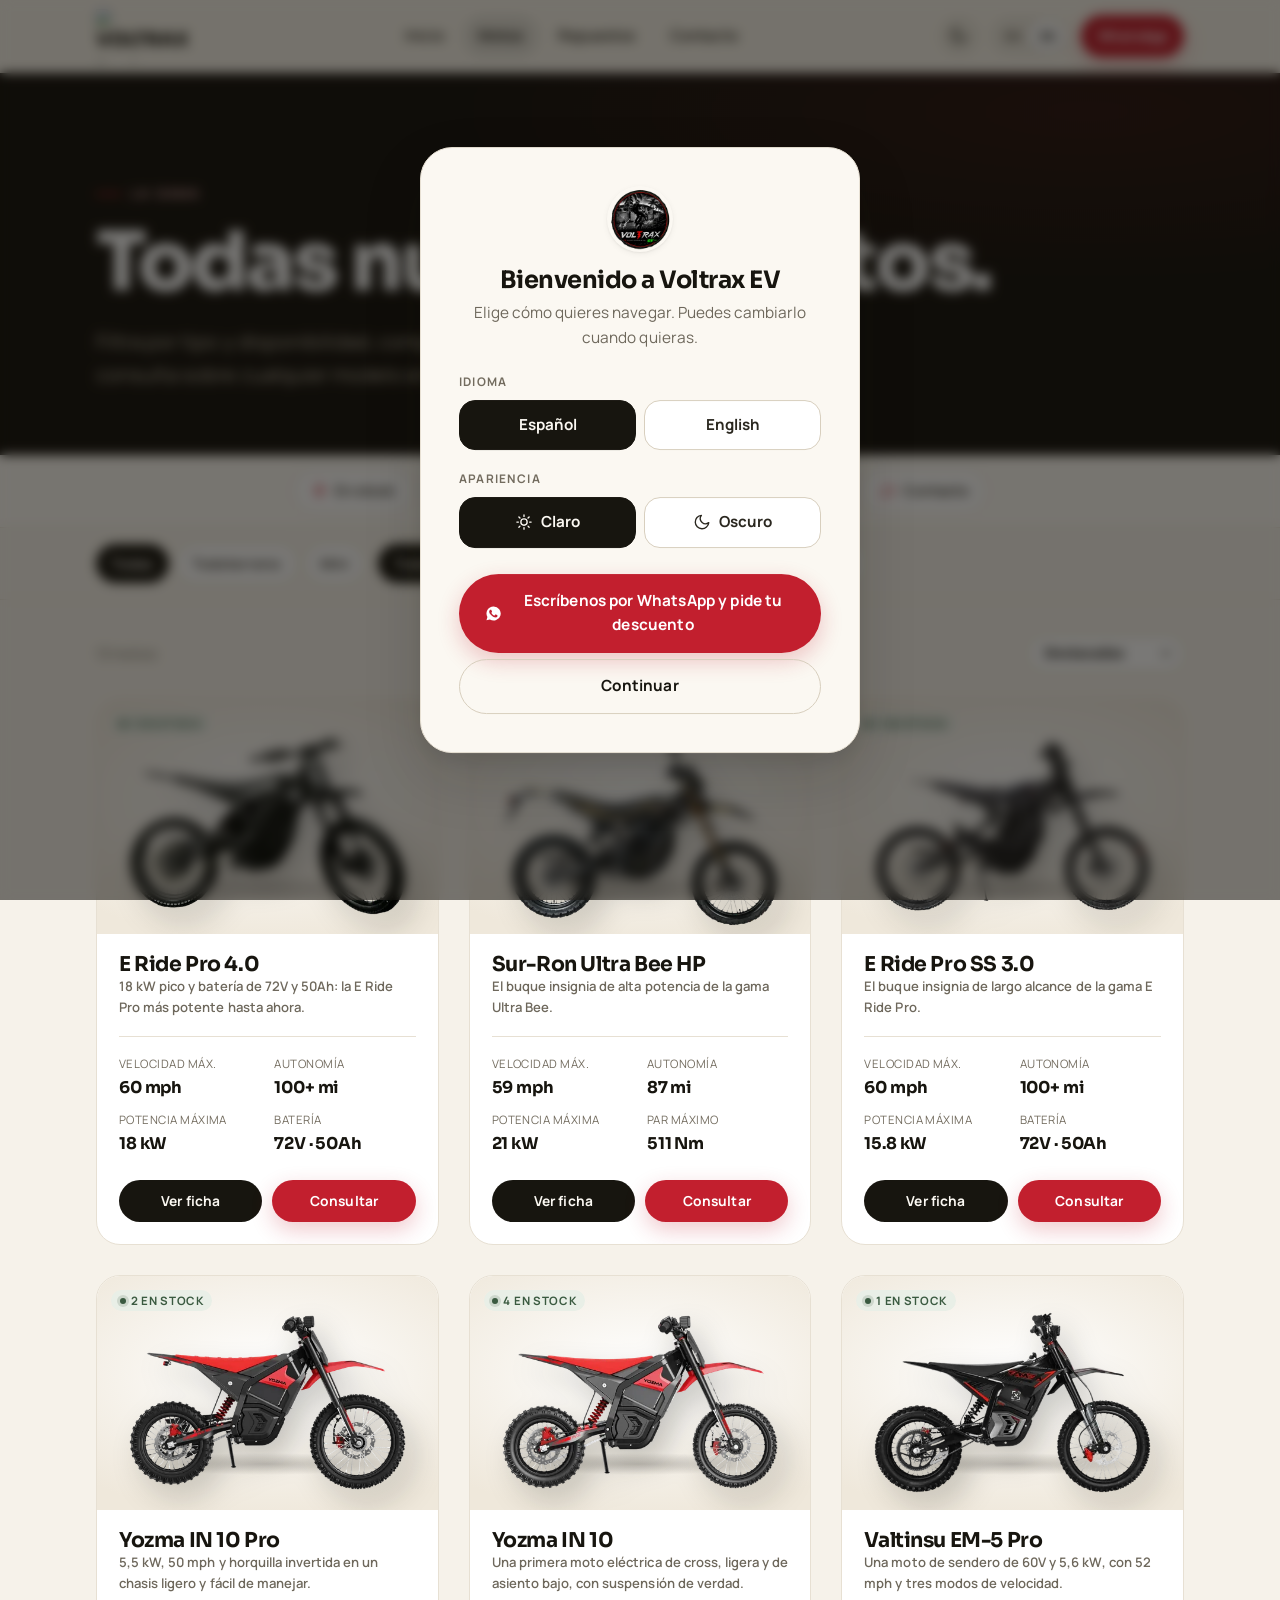
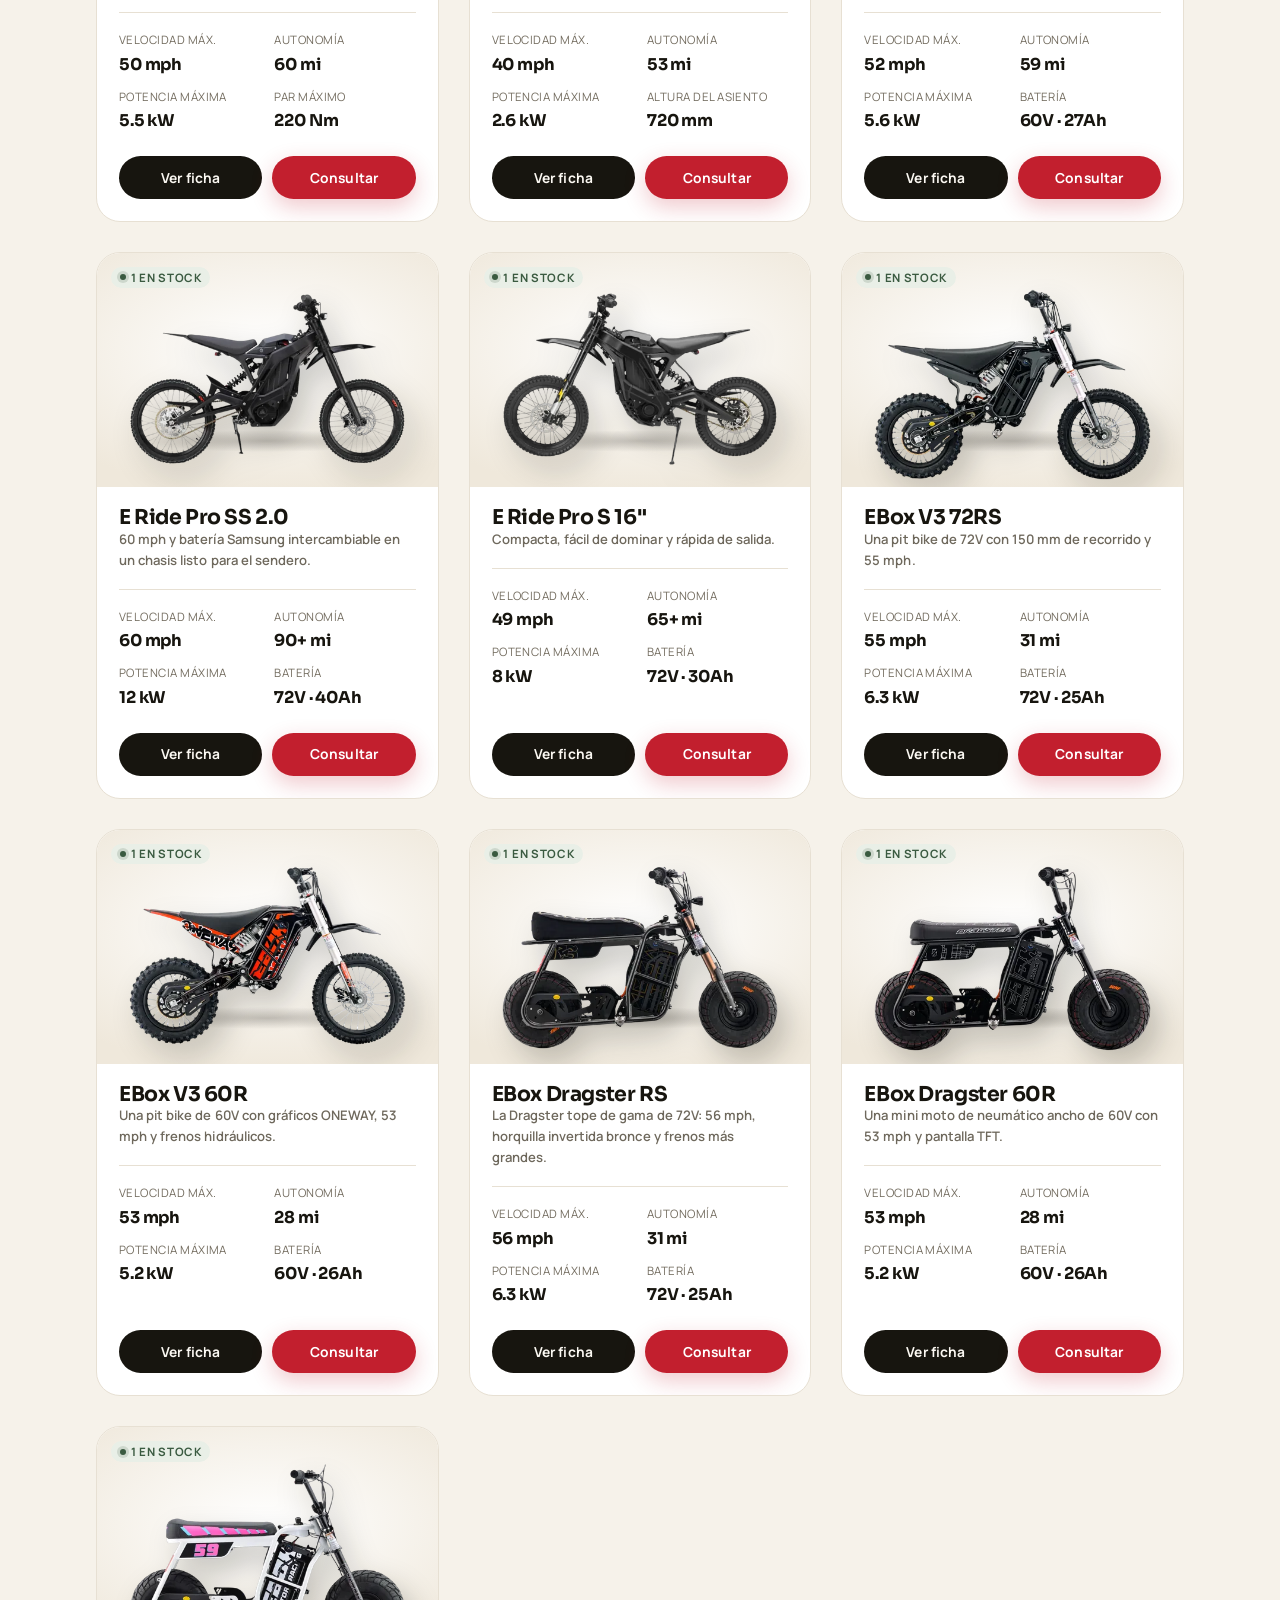
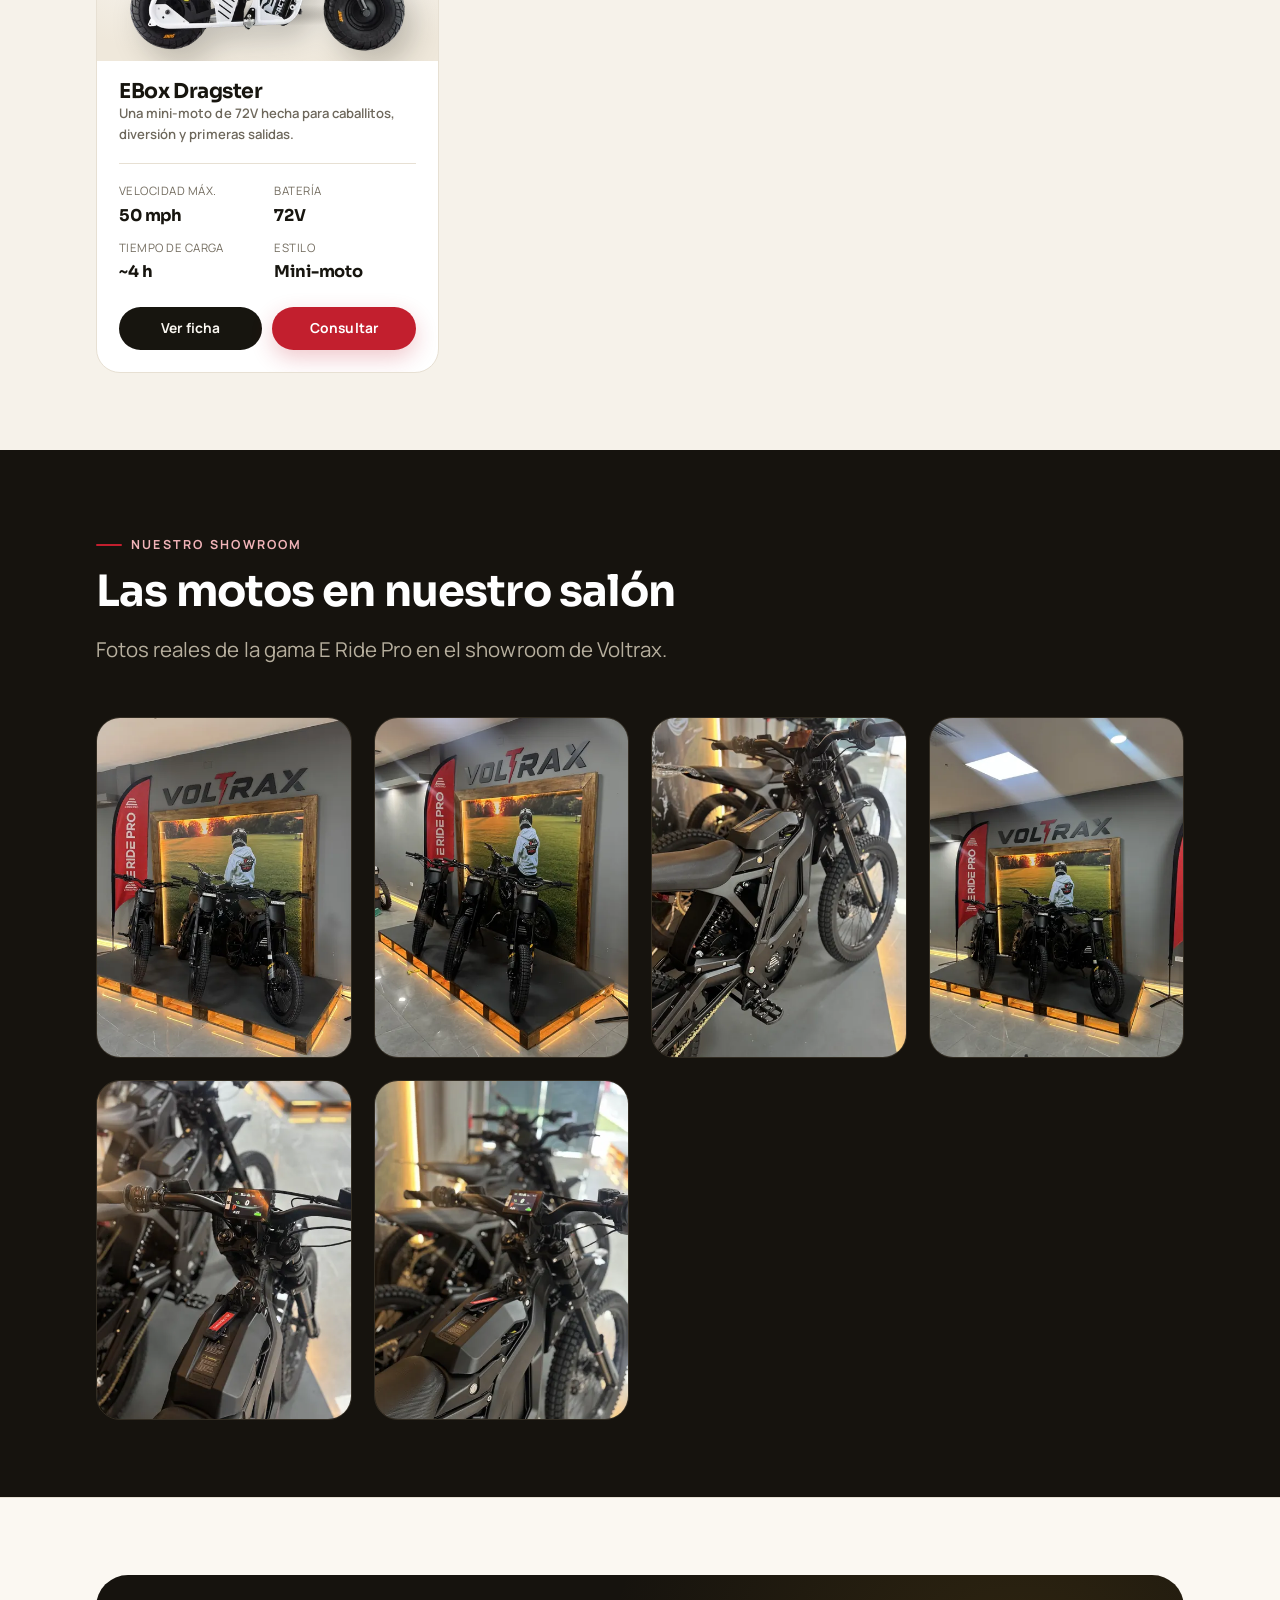
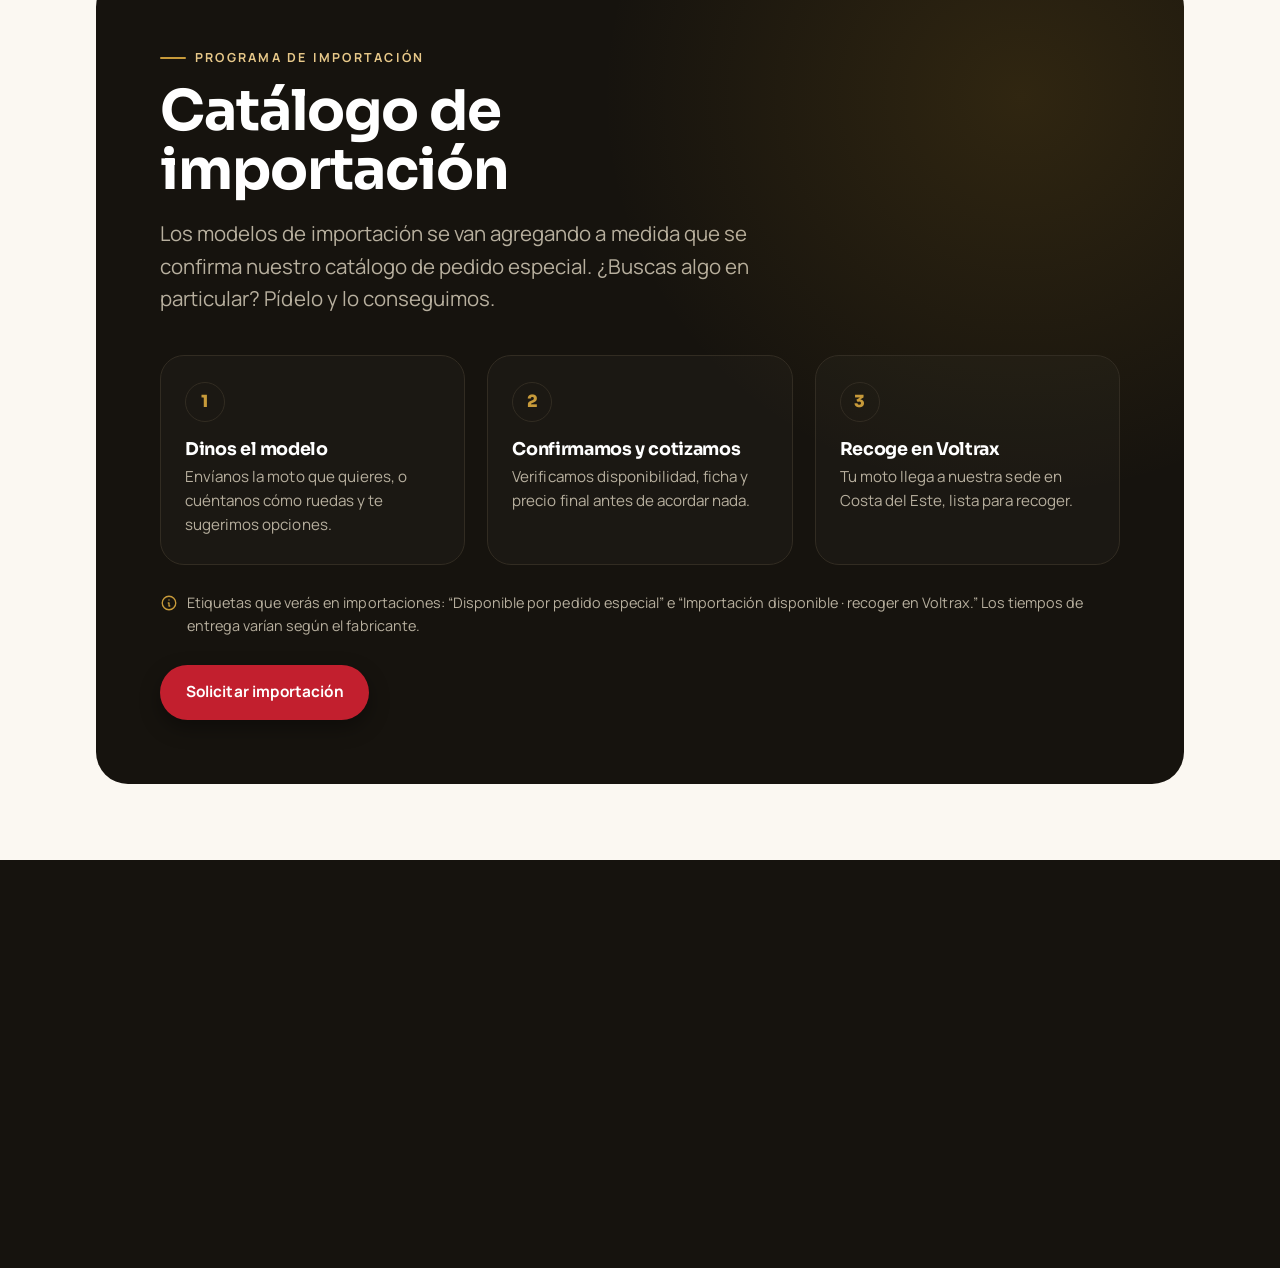
==== commit 795e3683: "Polish: detail modal photo, hero stats, parts teaser, CTA shadow - Desktop bike modal: the photo col" ====
--- a/bikes.html
+++ b/bikes.html
@@ -34,7 +34,7 @@
   <link rel="icon" href="assets/img/brand/favicon-32.png" sizes="32x32">
   <link rel="apple-touch-icon" href="assets/img/brand/favicon-180.png">
   <link rel="manifest" href="site.webmanifest">
-  <link rel="stylesheet" href="assets/css/styles.css?v=16">
+  <link rel="stylesheet" href="assets/css/styles.css?v=17">
   <script type="application/ld+json">
   {
     "@context": "https://schema.org",
@@ -270,8 +270,8 @@
     </div>
   </div>
 
-  <script src="assets/js/data.js?v=16"></script>
-  <script src="assets/js/i18n.js?v=16"></script>
-  <script src="assets/js/app.js?v=16"></script>
+  <script src="assets/js/data.js?v=17"></script>
+  <script src="assets/js/i18n.js?v=17"></script>
+  <script src="assets/js/app.js?v=17"></script>
 </body>
 </html>
--- a/assets/css/styles.css
+++ b/assets/css/styles.css
@@ -70,6 +70,10 @@
   --shadow-md: 0 6px 20px rgba(23,21,15,.08), 0 2px 6px rgba(23,21,15,.05);
   --shadow-lg: 0 24px 60px rgba(23,21,15,.14), 0 8px 20px rgba(23,21,15,.08);
   --shadow-bike: 34px 40px 44px rgba(20,16,10,.28);
+  /* primary CTA lift: red-tinted on light surfaces only; on dark ones a red
+     blur reads as a glow, so those surfaces remap it to a neutral shadow */
+  --shadow-primary: 0 8px 22px rgba(194,31,46,.24);
+  --shadow-primary-hover: 0 14px 30px rgba(194,31,46,.30);
 
   /* Geometry */
   --r-sm: 10px;
@@ -122,6 +126,11 @@
   --shadow-md: 0 6px 20px rgba(0,0,0,.45);
   --shadow-lg: 0 24px 60px rgba(0,0,0,.55);
 }
+:root[data-theme="dark"], .hero, .page-hero, .stage-dark, .import, .cta-band,
+.showroom-band, .site-footer {
+  --shadow-primary: 0 8px 20px rgba(0,0,0,.35);
+  --shadow-primary-hover: 0 12px 28px rgba(0,0,0,.45);
+}
 /* smooth theme transition */
 body, .site-header, .bike-card, .part-card, .adv-card, .card-form, .field input,
 .field select, .field textarea, .chip, .filters, .marquee { transition: background-color .35s var(--ease), border-color .35s var(--ease), color .35s var(--ease); }
@@ -193,8 +202,8 @@
   border: 1.5px solid transparent; text-align: center;
 }
 .btn svg { width: 1.1em; height: 1.1em; flex: none; }
-.btn--primary { background: var(--red); color: #fff; box-shadow: 0 8px 22px rgba(194,31,46,.24); }
-.btn--primary:hover { background: var(--red-deep); transform: translateY(-2px); box-shadow: 0 14px 30px rgba(194,31,46,.30); }
+.btn--primary { background: var(--red); color: #fff; box-shadow: var(--shadow-primary); }
+.btn--primary:hover { background: var(--red-deep); transform: translateY(-2px); box-shadow: var(--shadow-primary-hover); }
 .btn--dark { background: var(--ink); color: var(--cream-2); }
 .btn--dark:hover { background: var(--ink-soft); transform: translateY(-2px); box-shadow: var(--shadow-md); }
 .btn--ghost { background: transparent; color: var(--ink); border-color: var(--line-strong); }
@@ -290,9 +299,9 @@
 .hero-stage .disc { position: absolute; width: 78%; aspect-ratio: 1; border-radius: 50%; border: 1px solid var(--char-line); }
 .hero-stage .disc.d2 { width: 96%; opacity: .6; }
 .hero-bike { position: relative; z-index: 2; width: 100%; filter: drop-shadow(28px 30px 30px rgba(0,0,0,.55)); }
-.hero-stats { display: flex; gap: clamp(20px, 4vw, 48px); margin-top: 34px; flex-wrap: wrap; }
-.hero-stat .n { font-family: var(--font-display); font-weight: 800; font-size: clamp(1.5rem, 3vw, 2.1rem); color: #fff; letter-spacing: -.03em; }
-.hero-stat .l { font-size: .82rem; color: var(--on-char-mut); letter-spacing: .04em; }
+.hero-stats { display: grid; grid-template-columns: repeat(3, auto); justify-content: start; column-gap: clamp(20px, 4vw, 48px); margin-top: 34px; }
+.hero-stat .n { font-family: var(--font-display); font-weight: 800; font-size: clamp(1.5rem, 3vw, 2.1rem); color: #fff; letter-spacing: -.03em; white-space: nowrap; }
+.hero-stat .l { font-size: .82rem; color: var(--on-char-mut); letter-spacing: .04em; max-width: 14ch; line-height: 1.35; margin-top: 4px; }
 .hero-scroll { position: absolute; bottom: 22px; left: 50%; transform: translateX(-50%); z-index: 3; color: var(--on-char-mut); font-size: .72rem; letter-spacing: .18em; text-transform: uppercase; display: flex; flex-direction: column; align-items: center; gap: 8px; }
 .hero-scroll .mouse { width: 22px; height: 34px; border: 1.5px solid var(--on-char-mut); border-radius: 12px; position: relative; }
 .hero-scroll .mouse::after { content: ""; position: absolute; top: 6px; left: 50%; transform: translateX(-50%); width: 3px; height: 6px; border-radius: 2px; background: var(--on-char-mut); animation: mouse 1.8s var(--ease) infinite; }
@@ -481,6 +490,9 @@
 
 /* ============================================================== parts grid */
 .parts-grid { display: grid; grid-template-columns: repeat(auto-fill, minmax(260px, 1fr)); gap: clamp(16px, 2vw, 26px); }
+#partsTeaserGrid { grid-template-columns: repeat(2, 1fr); }
+@media (min-width: 1024px) { #partsTeaserGrid { grid-template-columns: repeat(4, 1fr); } }
+@media (max-width: 520px) { #partsTeaserGrid { grid-template-columns: 1fr; } }
 .part-card { background: var(--paper); border: 1px solid var(--line); border-radius: var(--r-lg); overflow: hidden; transition: transform .4s var(--ease), box-shadow .4s var(--ease); display: flex; flex-direction: column; }
 .part-card:hover { transform: translateY(-5px); box-shadow: var(--shadow-md); }
 .part-card__img { aspect-ratio: 4/3; background: radial-gradient(74% 66% at 50% 44%, var(--stage-a), var(--stage-b)); display: grid; place-items: center; padding: 12px; overflow: hidden; }
@@ -689,6 +701,7 @@
   text-align: center;
 }
 .onboard.is-open .onboard__card { animation: onboardIn .4s var(--ease) both; }
+.onboard__card:focus { outline: none; }
 @keyframes onboardFade { from { opacity: 0; } to { opacity: 1; } }
 @keyframes onboardIn {
   from { opacity: 0; transform: translate(-50%, -46%) scale(.97); }
@@ -765,6 +778,13 @@
   .bike-card:active, .part-card:active { transform: scale(.99); }
 }
 
+/* two-column detail modal: the photo column would stretch to the full spec
+   table (1300px+) and centre the bike below the fold, so pin it to the
+   visible panel height instead */
+@media (min-width: 901px) {
+  .modal__panel:not(.modal--part) .modal__media { align-self: start; position: sticky; top: 0;
+    height: 100%; max-height: 90vh; max-height: 90dvh; }
+}
 /* landscape phone: photo beside the specs instead of a full screen above them */
 @media (max-width: 900px) and (orientation: landscape) and (max-height: 540px) {
   .modal__panel { width: 96vw; max-height: 94vh; max-height: 94dvh; }
